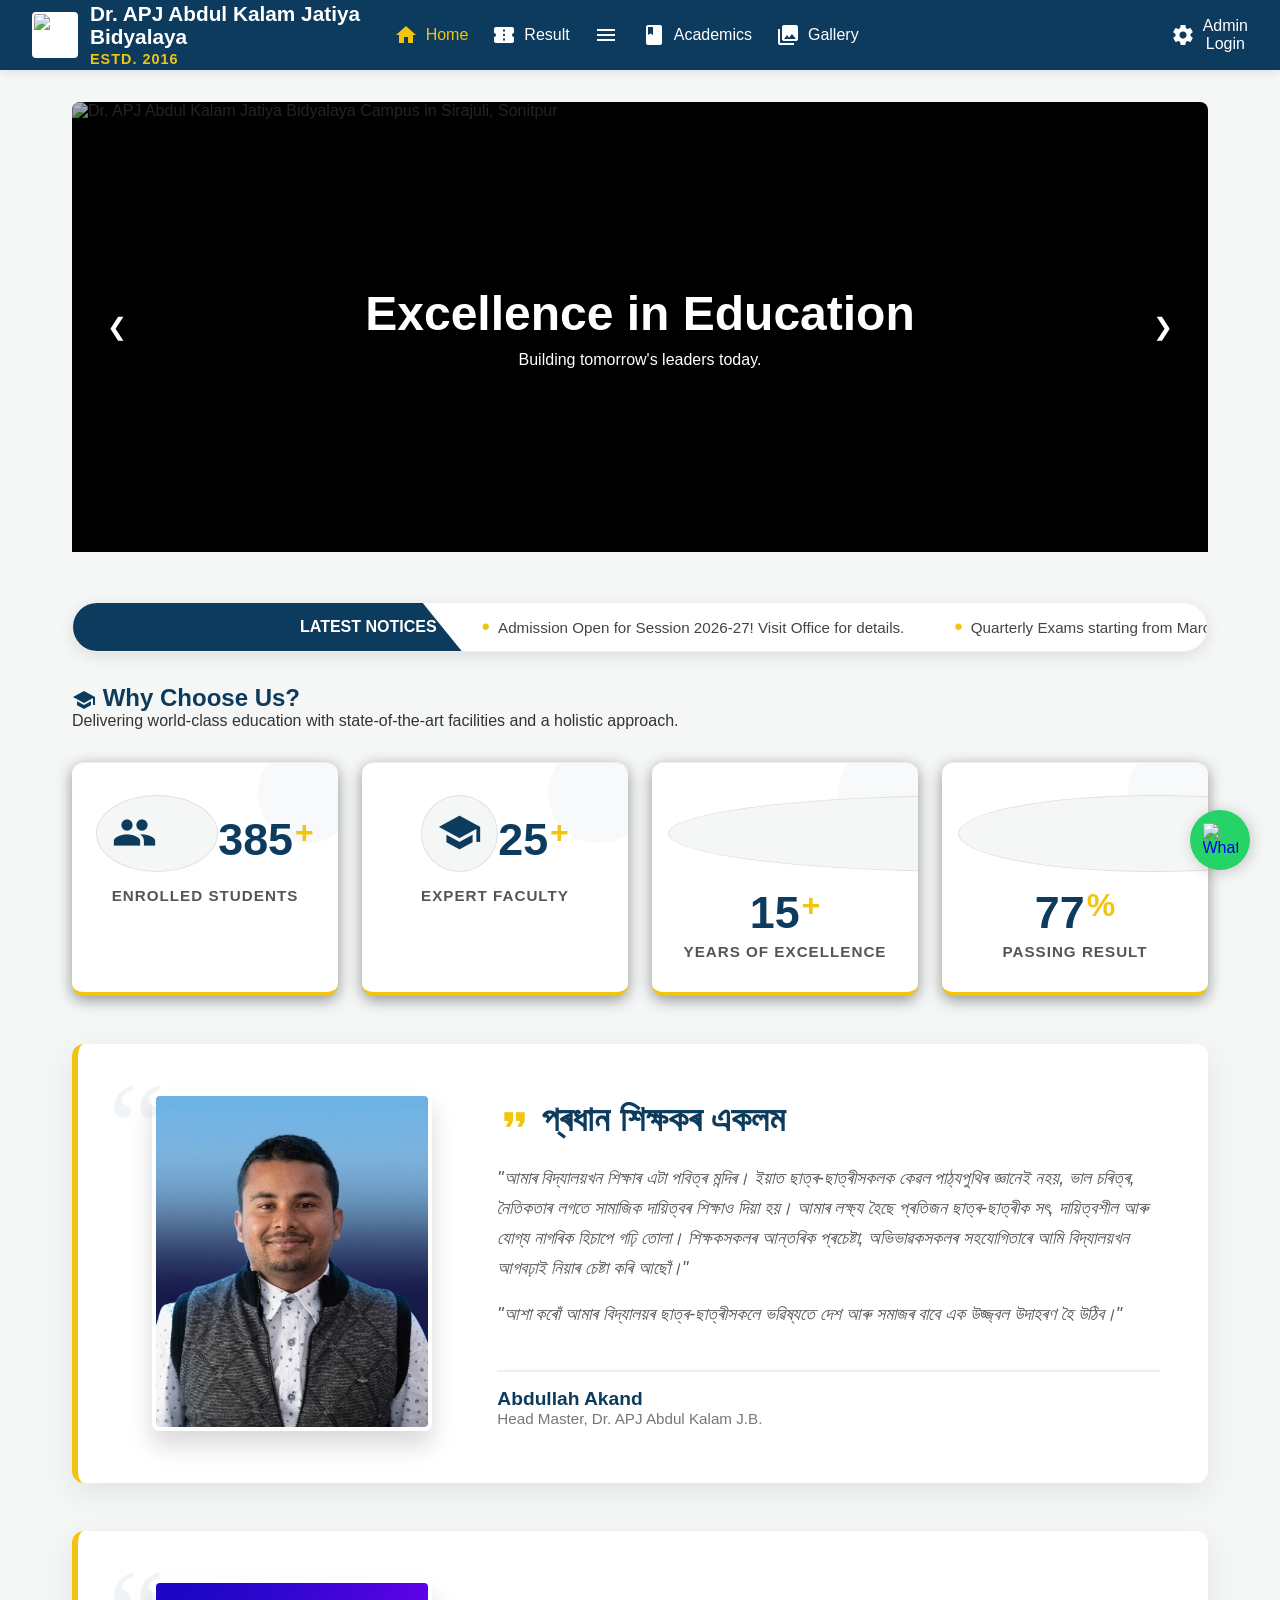
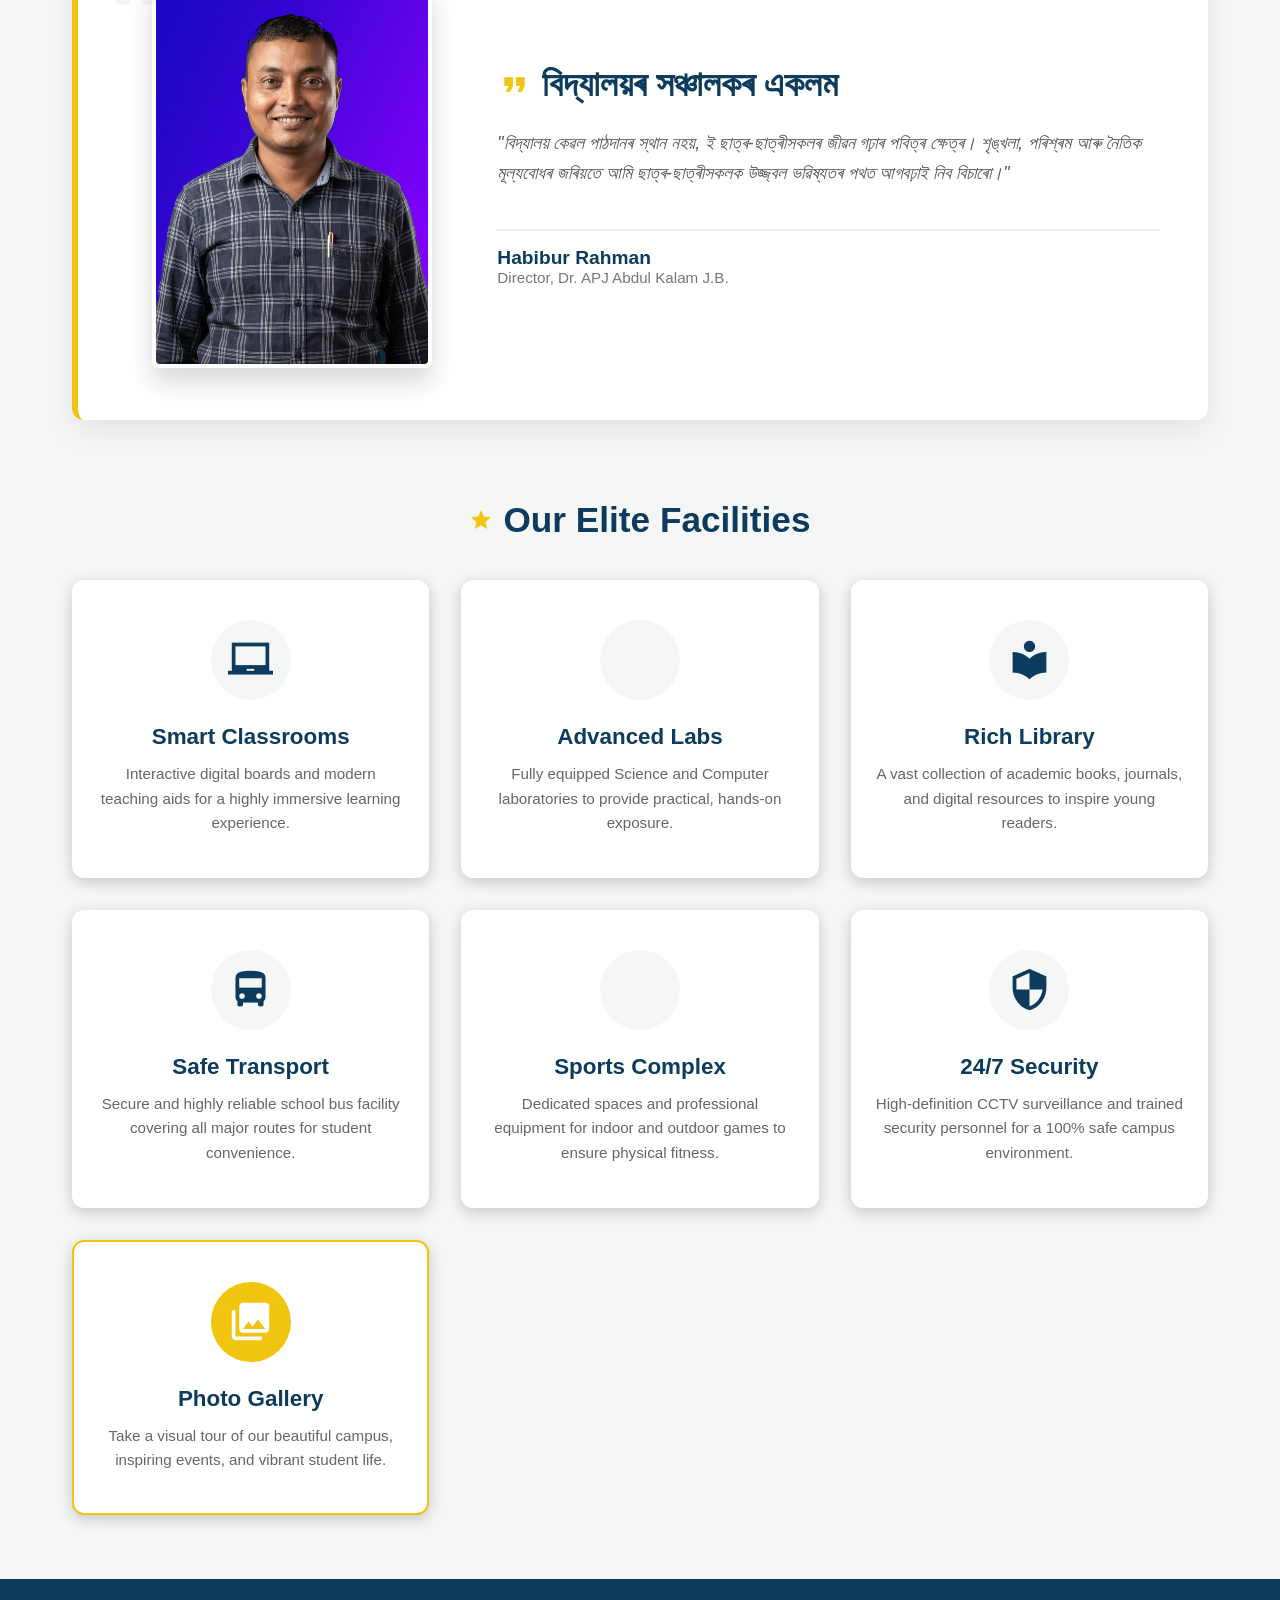
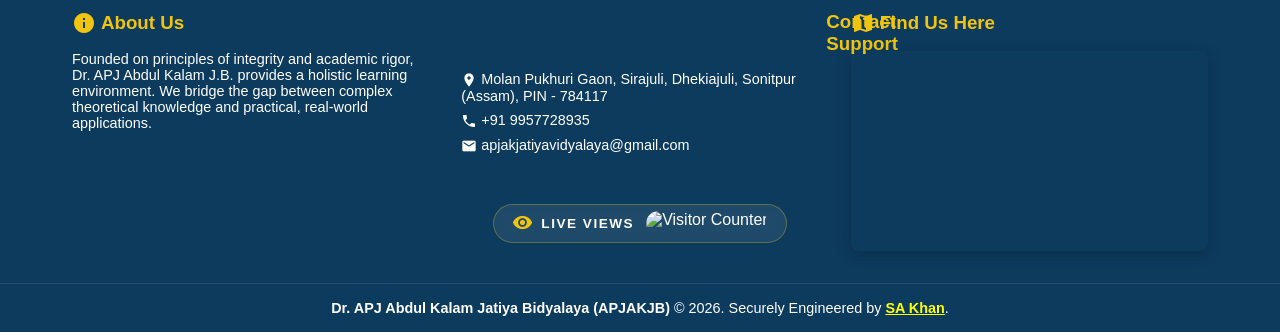
==== index.html @ 25df519a "Update index.html" ====
<!DOCTYPE html>
<html lang="en">
<head>
<meta charset="UTF-8">
    <meta name="viewport" content="width=device-width, initial-scale=1.0">
    
    <link rel="preconnect" href="https://fonts.googleapis.com">
    <link rel="preconnect" href="https://fonts.gstatic.com" crossorigin>
    
    <title>Dr. APJ Abdul Kalam Jatiya Bidyalaya (APJAKJB) | Best School in Sirajuli</title>
    <meta name="description" content="Welcome to APJAKJB - Dr. APJ Abdul Kalam Jatiya Bidyalaya, Sirajuli. We provide world-class education and a secure learning environment in Sonitpur, Assam.">
    <meta name="keywords" content="APJAKJB, apjakjb.in, Dr. APJ Abdul Kalam Jatiya Bidyalaya, Best school in Sirajuli, Schools in Sonitpur Assam, Jatiya Bidyalaya admission">
    <meta name="author" content="Dr. APJ Abdul Kalam Jatiya Bidyalaya">
    
    <meta name="robots" content="index, follow, max-image-preview:large, max-snippet:-1">
    <link rel="canonical" href="https://apjakjb.in/">
    
    <link rel="icon" type="image/png" sizes="512x512" href="https://apjakjb.in/favicon.png">
    <link rel="apple-touch-icon" href="https://apjakjb.in/favicon.png">
    
    <meta property="og:type" content="website">
    <meta property="og:url" content="https://apjakjb.in/">
    <meta property="og:site_name" content="Dr. APJ Abdul Kalam Jatiya Bidyalaya">
    <meta property="og:title" content="Dr. APJ Abdul Kalam Jatiya Bidyalaya (APJAKJB)">
    <meta property="og:description" content="Excellence in Education at Sirajuli, Sonitpur. Discover our smart classrooms, advanced labs, and secure campus.">
    <meta property="og:image" content="https://apjakjb.in/assets/campus-cover.jpg">

    <meta name="twitter:card" content="summary_large_image">
    <meta name="twitter:title" content="Dr. APJ Abdul Kalam Jatiya Bidyalaya (APJAKJB)">
    <meta name="twitter:description" content="Excellence in Education at Sirajuli, Sonitpur. Discover our smart classrooms and secure campus.">
    <meta name="twitter:image" content="https://apjakjb.in/assets/campus-cover.jpg">

    <script type="application/ld+json">
    {
      "@context": "https://schema.org",
      "@type": "EducationalOrganization",
      "name": "Dr. APJ Abdul Kalam Jatiya Bidyalaya",
      "alternateName": "APJAKJB",
      "url": "https://apjakjb.in/",
      "logo": "https://apjakjb.in/logo.png",
      "foundingDate": "2016",
      "telephone": "+91 88227 78233",
      "email": "apjakjatiyavidyalaya@gmail.com",
      "description": "A premier educational institution in Sirajuli, Sonitpur offering world-class facilities and holistic development.",
      "image": "https://apjakjb.in/assets/campus-cover.jpg",
      "address": {
        "@type": "PostalAddress",
        "streetAddress": "Santi Chowk (Sirajuli)",
        "addressLocality": "Sonitpur",
        "addressRegion": "Assam",
        "postalCode": "784117",
        "addressCountry": "IN"
      }
    }
    </script>

    <link href="https://fonts.googleapis.com/icon?family=Material+Icons" rel="stylesheet">
    <style>
        /* --- CORE VARIABLES & RESET --- */
        :root { --primary-color: #0c3b5e; --secondary-color: #f1c40f; --bg-light: #f4f7f6; --text-dark: #333; --header-height: 70px; }
        * { margin: 0; padding: 0; box-sizing: border-box; font-family: 'Segoe UI', Tahoma, sans-serif; }
        body { 
            background-color: var(--bg-light); color: var(--text-dark); display: flex; flex-direction: column; min-height: 100vh; 
            /* 👇 NAYA CODE: Text Selection Disabled 👇 */
            -webkit-user-select: none; /* Safari */
            -moz-user-select: none; /* Firefox */
            -ms-user-select: none; /* IE10+/Edge */
            user-select: none; /* Standard */
        }
        /* Admin forms ke andar typing allow karne ke liye */
        input, textarea, select { -webkit-user-select: auto; -moz-user-select: auto; -ms-user-select: auto; user-select: auto; }

        /* --- HEADER & NAVIGATION --- */
        header { position: fixed; top: 0; width: 100%; height: var(--header-height); background: var(--primary-color); color: white; display: flex; align-items: center; justify-content: space-between; padding: 0 2rem; z-index: 1000; box-shadow: 0 2px 10px rgba(0,0,0,0.1); }
        .logo-area { display: flex; align-items: center; gap: 12px; }
        .school-logo { height: 46px; border-radius: 4px; background: white; padding: 2px; }
        .school-title-box { display: flex; flex-direction: column; justify-content: center; }
        .school-name { font-size: 1.3rem; font-weight: bold; line-height: 1.1; }
        .est-year { font-size: 0.9rem; color: var(--secondary-color); font-weight: 600; letter-spacing: 1px; margin-top: 3px; }
        .top-nav { display: flex; gap: 1.5rem; }
        .top-nav button { background: none; border: none; color: white; font-size: 1rem; cursor: pointer; display: flex; align-items: center; gap: 0.5rem; transition: color 0.3s; }
        .top-nav button:hover, .top-nav button.active-link { color: var(--secondary-color); }
        .mobile-menu-btn { display: none; background: none; border: none; color: white; font-size: 1.5rem; cursor: pointer; }
        [data-auth="private"] { display: none !important; }

        /* --- MAIN LAYOUT --- */
        main { flex: 1; margin-top: var(--header-height);}
        .page { display: none; animation: fadeIn 0.4s ease-in-out; }
        .page.active { display: block; }
        @keyframes fadeIn { from { opacity: 0; transform: translateY(10px); } to { opacity: 1; transform: translateY(0); } }
        .container { max-width: 1200px; margin: 2rem auto; padding: 0 2rem; }

        /* --- FIXED IMAGE SLIDER --- */
        .slider-container { position: relative; height: 450px; border-radius: 8px 8px 0 0; overflow: hidden; background: #000; }
        .slides { display: flex; width: 300%; height: 100%; transition: transform 0.6s ease-in-out; }
        .slide { width: 33.333%; height: 100%; position: relative; }
        .slide img { width: 100%; height: 100%; object-fit: cover; opacity: 0.7; }
        .slide-text { position: absolute; top: 50%; left: 50%; transform: translate(-50%, -50%); color: white; text-align: center; width: 80%; }
        .slide-text h1 { font-size: 3rem; margin-bottom: 10px; text-shadow: 2px 2px 8px rgba(0,0,0,0.8); }
        .slider-btn { position: absolute; top: 50%; transform: translateY(-50%); background: rgba(0,0,0,0.5); color: white; border: none; padding: 15px; cursor: pointer; border-radius: 50%; z-index: 10; font-size: 1.5rem; }
        .slider-btn:hover { background: var(--primary-color); }
        .prev { left: 20px; } .next { right: 20px; }

        /* --- INTERACTIVE NOTICE BOARD --- */
        .notice-container { max-width: 1136px; margin: 2rem auto; display: grid; grid-template-columns: auto 1fr; background: white; border-radius: 50px; overflow: hidden; box-shadow: 0 4px 15px rgba(0,0,0,0.1); border: 1px solid #eee; align-items: center; }
        .notice-title { background: var(--primary-color); color: white; padding: 12px 25px; font-weight: bold; display: flex; align-items: center; gap: 10px; z-index: 2; white-space: nowrap; clip-path: polygon(0 0, 90% 0, 100% 100%, 0% 100%); }
        .notice-content { padding: 10px 20px; overflow: hidden; position: relative; }
        .notice-marquee { display: flex; gap: 50px; white-space: nowrap; animation: marquee-scroll 25s linear infinite; }
        .notice-marquee span { color: #444; font-weight: 500; font-size: 0.95rem; display: flex; align-items: center; gap: 8px; }
        .notice-marquee span::before { content: '•'; color: var(--secondary-color); font-size: 1.5rem; }
        @keyframes marquee-scroll { 0% { transform: translateX(100%); } 100% { transform: translateX(-100%); } }

        /* --- AUTH & DASHBOARD --- */
        .auth-wrapper { position: relative; min-height: calc(100vh - var(--header-height)); display: flex; align-items: center; justify-content: center; padding: 2rem; }
        .auth-bg { position: absolute; top: 0; left: 0; right: 0; bottom: 0; background: url('https://images.unsplash.com/photo-1541339907198-e08756dedf3f?auto=format&fit=crop&w=1920&q=80') center/cover no-repeat; filter: blur(8px); z-index: 1; }
        .auth-overlay { position: absolute; top: 0; left: 0; right: 0; bottom: 0; background: rgba(12, 59, 94, 0.6); z-index: 2; }
        .auth-card { background: white; width: 100%; max-width: 450px; z-index: 3; padding: 2.5rem; border-radius: 8px; box-shadow: 0 10px 30px rgba(0,0,0,0.4); border-top: 5px solid var(--primary-color); }
        .auth-header { text-align: center; margin-bottom: 2rem; color: var(--primary-color); }
        .form-group { margin-bottom: 1.2rem; }
        .form-group label { display: block; font-weight: 500; margin-bottom: 5px; font-size: 0.9rem; }
        .form-control { width: 100%; padding: 0.8rem; border: 1px solid #ccc; border-radius: 4px; font-size: 1rem; }
        .btn-submit { width: 100%; background: var(--primary-color); color: white; border: none; padding: 1rem; font-size: 1rem; font-weight: bold; border-radius: 4px; cursor: pointer; display: flex; justify-content: center; gap: 8px; }
        .btn-submit:hover { background: #082a44; }
        .dashboard-header { background: white; padding: 2rem; border-radius: 8px; box-shadow: 0 4px 10px rgba(0,0,0,0.05); margin-bottom: 2rem; border-left: 5px solid var(--secondary-color); }
        .admin-form-card { background: white; padding: 2rem; border-radius: 8px; box-shadow: 0 4px 15px rgba(0,0,0,0.4); border-top: 5px solid var(--primary-color); }
        .section-title { background: #f0f4f8; padding: 10px; border-left: 4px solid var(--primary-color); margin: 1.5rem 0 1rem; font-weight: bold; color: var(--primary-color); }
        .form-grid { display: grid; grid-template-columns: repeat(auto-fit, minmax(250px, 1fr)); gap: 1rem; }
        .loader { display: none; text-align: center; margin-top: 10px; color: var(--primary-color); font-weight: bold; }

        /* --- STATS, PRINCIPAL & FACILITIES --- */
        .stats-section { 
        max-width: 1200px; /* Baaki container jaisa width */
        margin: 1rem auto 3rem auto; /* Center align karne ke liye auto margin */
        padding: 0 2rem; /* Normal horizontal padding */
        background-color: transparent; 
            }
        .stats-grid { display: grid; grid-template-columns: repeat(auto-fit, minmax(220px, 1fr)); gap: 1.5rem; }
        .stat-item { background: white; padding: 2rem 1rem; border-radius: 12px; text-align: center; box-shadow: 0 4px 15px rgba(0,0,0,0.4); border-bottom: 4px solid var(--secondary-color); border-top: 1px solid #eee; transition: transform 0.3s ease, box-shadow 0.3s ease; position: relative; overflow: hidden; }
        .stat-item:hover { transform: translateY(-10px); box-shadow: 0 12px 25px rgba(0,0,0,0.12); }
        .stat-item::before { content: ''; position: absolute; top: -20px; right: -20px; width: 100px; height: 100px; background: var(--primary-color); opacity: 0.03; border-radius: 50%; z-index: 0; }
        .stat-item .material-icons { font-size: 2.8rem; color: var(--primary-color); margin-bottom: 15px; position: relative; z-index: 1; background: #f4f7f6; padding: 15px; border-radius: 50%; border: 1px solid #e0e0e0; }
        .stat-item h2 { font-size: 2.8rem; color: var(--primary-color); margin-bottom: 5px; font-weight: 800; position: relative; z-index: 1; display: inline-block; }
        .stat-item:not(.percentage) h2::after { content: '+'; color: var(--secondary-color); font-size: 2rem; vertical-align: top; margin-left: 2px; }
        .stat-item.percentage h2::after { content: '%'; color: var(--secondary-color); font-size: 2rem; vertical-align: top; margin-left: 2px; }
        .stat-item p { font-size: 0.95rem; color: #555; text-transform: uppercase; letter-spacing: 1px; font-weight: 600; position: relative; z-index: 1; }

        .principal-desk { display: flex; flex-wrap: wrap; gap: 2.5rem; background: white; padding: 3rem; border-radius: 12px; box-shadow: 0 10px 30px rgba(0,0,0,0.08); max-width: 1136px; margin: 3rem auto; width: calc(100% - 4rem); border-left: 6px solid var(--secondary-color); position: relative; }
        .principal-desk::before { content: '“'; position: absolute; top: 10px; left: 30px; font-size: 8rem; color: var(--primary-color); opacity: 0.05; font-family: serif; }
        .principal-image-box { flex: 1; min-width: 250px; text-align: center; }
        .principal-image-box img { width: 100%; max-width: 280px; border-radius: 8px; box-shadow: 0 15px 25px rgba(0,0,0,0.15); border: 4px solid white; }
        .principal-msg { flex: 2; min-width: 300px; display: flex; flex-direction: column; justify-content: center; z-index: 1; }
        .principal-msg h2 { color: var(--primary-color); margin-bottom: 1.5rem; font-size: 2.2rem; display: flex; align-items: center; gap: 10px; }
        .principal-msg p { font-size: 1.1rem; line-height: 1.7; color: #555; margin-bottom: 1rem; font-style: italic; }
        .principal-signature { margin-top: 1.5rem; border-top: 2px solid #eee; padding-top: 1rem; }
        .principal-signature h4 { font-size: 1.2rem; color: var(--primary-color); font-family: 'Segoe UI', Tahoma, sans-serif; }
        .principal-signature span { font-size: 0.95rem; color: #777; font-weight: 500; }

        .facilities-section { padding: 2rem 0 4rem 0; text-align: center; }
        .facilities-section h2 { color: var(--primary-color); margin-bottom: 2.5rem; font-size: 2.2rem; display: flex; align-items: center; justify-content: center; gap: 10px; }
        .facilities-grid { display: grid; grid-template-columns: repeat(auto-fit, minmax(280px, 1fr)); gap: 2rem; max-width: 1136px; margin: 0 auto; }
        .facility-card { background: white; padding: 2.5rem 1.5rem; border-radius: 12px; box-shadow: 0 4px 15px rgba(0,0,0,0.2); transition: all 0.3s ease; border-bottom: 3px solid transparent; }
        .facility-card:hover { transform: translateY(-8px); box-shadow: 0 15px 30px rgba(0,0,0,0.1); border-bottom: 3px solid var(--secondary-color); }
        .facility-icon { width: 80px; height: 80px; background: #f4f7f6; color: var(--primary-color); border-radius: 50%; display: flex; align-items: center; justify-content: center; margin: 0 auto 1.5rem auto; transition: all 0.3s ease; }
        .facility-card:hover .facility-icon { background: var(--primary-color); color: white; transform: scale(1.1); }
        .facility-icon .material-icons { font-size: 2.8rem; }
        .facility-card h3 { color: var(--primary-color); margin-bottom: 12px; font-size: 1.4rem; }
        .facility-card p { color: #666; font-size: 0.95rem; line-height: 1.6; }

        /* --- ACADEMICS TABBED UI CSS --- */
        .academics-header { text-align: center; margin-bottom: 3rem; }
        .academics-header h1 { color: var(--primary-color); font-size: 2.5rem; margin-bottom: 15px; }
        .academics-header p { color: #666; max-width: 800px; margin: 0 auto; font-size: 1.1rem; line-height: 1.6; }
        .tab-container { max-width: 1000px; margin: 0 auto; background: white; border-radius: 12px; box-shadow: 0 10px 30px rgba(0,0,0,0.08); overflow: hidden; }
        .tab-buttons { display: flex; background: var(--primary-color); }
        .tab-btn { flex: 1; padding: 1.2rem; background: transparent; color: rgba(255,255,255,0.7); border: none; font-size: 1.1rem; font-weight: bold; cursor: pointer; transition: all 0.3s; display: flex; align-items: center; justify-content: center; gap: 8px; }
        .tab-btn:hover { color: white; background: rgba(255,255,255,0.1); }
        .tab-btn.active { background: white; color: var(--primary-color); }
        .tab-content { display: none; padding: 3rem; animation: fadeIn 0.4s; }
        .tab-content.active { display: block; }
        .academic-grid { display: grid; grid-template-columns: 1fr 1fr; gap: 2rem; align-items: center; }
        .academic-text h2 { color: var(--primary-color); margin-bottom: 1rem; font-size: 1.8rem; }
        .academic-text p { color: #555; line-height: 1.7; margin-bottom: 1rem; }
        .academic-text ul { list-style: none; margin-top: 1rem; }
        .academic-text ul li { margin-bottom: 12px; display: flex; align-items: center; gap: 10px; color: #444; font-weight: 500; font-size: 1.05rem; }
        .academic-text ul li::before { content: 'check_circle'; font-family: 'Material Icons'; color: var(--secondary-color); font-size: 1.3rem; }
        .academic-image img { width: 100%; height: 350px; object-fit: cover; border-radius: 8px; box-shadow: 0 10px 20px rgba(0,0,0,0.1); }

        /* --- DATABASE TABLE --- */
        .table-responsive { overflow-x: auto; margin-top: 1.5rem; }
        .data-table { width: 100%; border-collapse: collapse; min-width: 700px; }
        .data-table th, .data-table td { padding: 12px 15px; border: 1px solid #ddd; text-align: left; }
        .data-table th { background-color: var(--primary-color); color: white; font-weight: 500; }
        .data-table tr:nth-child(even) { background-color: #f9f9f9; }
        .data-table tr:hover { background-color: #f1f1f1; }
        .status-badge { padding: 4px 8px; border-radius: 4px; font-size: 0.8rem; font-weight: bold; }
        .status-paid { background: #d4edda; color: #155724; }
        .status-due { background: #f8d7da; color: #721c24; }

        /* --- FOOTER --- */
        footer { background: var(--primary-color); color: white; margin-top: auto; }
        .footer-content { max-width: 1200px; margin: auto; padding: 2rem; display: grid; grid-template-columns: repeat(auto-fit, minmax(300px, 1fr)); gap: 2rem; }
        .footer-col h3 { color: var(--secondary-color); margin-bottom: 1rem; display: flex; align-items: center; gap: 5px; }
        .footer-col p { font-size: 0.9rem; margin-bottom: 0.5rem; }
        .footer-bottom { text-align: center; padding: 1rem; border-top: 1px solid rgba(255,255,255,0.1); font-size: 0.9rem; }

        /* --- FLOATING WHATSAPP & FEE PREVIEW --- */
        .floating-whatsapp { position: fixed; bottom: 30px; right: 30px; width: 60px; height: 60px; background-color: #25d366; border-radius: 50%; box-shadow: 2px 2px 15px rgba(0, 0, 0, 0.2); display: flex; justify-content: center; align-items: center; z-index: 9999; transition: transform 0.3s ease, box-shadow 0.3s ease; text-decoration: none; }
        .floating-whatsapp:hover { transform: scale(1.1); box-shadow: 2px 2px 20px rgba(37, 211, 102, 0.5); }
        .floating-whatsapp img { width: 35px; height: 35px; }

        .receipt-preview { background: #fff; padding: 2rem; border: 1px dashed #ccc; border-radius: 8px; margin-top: 1.5rem; display: none; }
        .receipt-preview h3 { color: var(--primary-color); border-bottom: 2px solid var(--secondary-color); padding-bottom: 5px; margin-bottom: 15px; }
        .preview-row { display: flex; justify-content: space-between; margin-bottom: 8px; font-size: 0.95rem; }
        .preview-row.bold { font-weight: bold; font-size: 1.1rem; color: var(--primary-color); border-top: 1px solid #eee; padding-top: 10px; margin-top: 10px; }
        
        .gpay-overlay { position: fixed; top: 0; left: 0; width: 100%; height: 100%; background: rgba(255,255,255,0.95); z-index: 9999; display: none; flex-direction: column; justify-content: center; align-items: center; }
        .success-checkmark { width: 80px; height: 115px; margin: 0 auto; }
        .check-icon { width: 80px; height: 80px; position: relative; border-radius: 50%; box-sizing: content-box; border: 4px solid #4CAF50; }
        .check-icon::before { top: 3px; left: -2px; width: 30px; transform-origin: 100% 50%; border-radius: 100px 0 0 100px; }
        .check-icon::after { top: 0; left: 30px; width: 60px; transform-origin: 0 50%; border-radius: 0 100px 100px 0; animation: rotateCircle 4.25s ease-in; }
        .check-icon::before, .check-icon::after { content: ''; height: 100px; position: absolute; background: #fff; transform: rotate(-45deg); }
        .icon-line { height: 5px; background-color: #4CAF50; display: block; border-radius: 2px; position: absolute; z-index: 10; }
        .icon-line.line-tip { top: 46px; left: 14px; width: 25px; transform: rotate(45deg); animation: iconLineTip 0.75s; }
        .icon-line.line-long { top: 38px; right: 8px; width: 47px; transform: rotate(-45deg); animation: iconLineLong 0.75s; }
        .icon-circle { top: -4px; left: -4px; z-index: 10; width: 80px; height: 80px; border-radius: 50%; position: absolute; box-sizing: content-box; border: 4px solid rgba(76, 175, 80, 0.5); }
        .icon-fix { top: 8px; width: 5px; left: 26px; z-index: 1; height: 85px; position: absolute; transform: rotate(-45deg); background-color: #fff; }
        @keyframes rotateCircle { 0% { transform: rotate(-45deg); } 5% { transform: rotate(-45deg); } 12% { transform: rotate(-405deg); } 100% { transform: rotate(-405deg); } }
        @keyframes iconLineTip { 0% { width: 0; left: 1px; top: 19px; } 54% { width: 0; left: 1px; top: 19px; } 70% { width: 50px; left: -8px; top: 37px; } 84% { width: 17px; left: 21px; top: 48px; } 100% { width: 25px; left: 14px; top: 46px; } }
        @keyframes iconLineLong { 0% { width: 0; right: 46px; top: 54px; } 65% { width: 0; right: 46px; top: 54px; } 84% { width: 55px; right: 0px; top: 35px; } 100% { width: 47px; right: 8px; top: 38px; } }

        /* --- PREMIUM DOCUMENT UPLOAD UI --- */
        .upload-grid { display: grid; grid-template-columns: repeat(auto-fit, minmax(180px, 1fr)); gap: 1.2rem; margin-top: 1rem; }
        .upload-box { border: 2px dashed #ccc; border-radius: 8px; padding: 1.5rem 1rem; text-align: center; cursor: pointer; transition: all 0.3s ease; background: #fafafa; position: relative; display: flex; flex-direction: column; align-items: center; justify-content: center; min-height: 140px; }
        .upload-box:hover { border-color: var(--primary-color); background: #f0f4f8; transform: translateY(-3px); box-shadow: 0 5px 15px rgba(0,0,0,0.05); }
        .upload-box input[type="file"] { display: none; }
        .upload-icon { font-size: 2.5rem; color: var(--primary-color); margin-bottom: 8px; transition: transform 0.3s; }
        .upload-box:hover .upload-icon { transform: scale(1.1); }
        .upload-text { font-size: 0.85rem; color: #444; font-weight: 600; line-height: 1.3; }
        .upload-status { margin-top: 8px; font-size: 0.8rem; font-weight: bold; display: flex; align-items: center; justify-content: center; gap: 5px; }
        .status-pending { color: #888; }
        .status-uploading { color: #f39c12; }
        .status-success { color: #2ecc71; }
        .status-error { color: #e74c3c; }
        .spinner { animation: spin 1s linear infinite; font-size: 1.2rem !important; }
        @keyframes spin { 100% { transform: rotate(360deg); } }

        @media (max-width: 768px) {
            .top-nav { display: none; flex-direction: column; position: absolute; top: var(--header-height); left: 0; width: 100%; background: var(--primary-color); padding: 1rem 0; }
            .top-nav.show { display: flex !important; }
            .top-nav button { padding: 10px 2rem; width: 100%; justify-content: flex-start; }
            .mobile-menu-btn { display: block; }
            .slide-text h1 { font-size: 2rem; }
            .stats-section { padding: 1rem 1rem 2rem 1rem !important; }
            .notice-container { grid-template-columns: 1fr; border-radius: 10px; margin: 1rem; }
            .notice-title { clip-path: none; justify-content: center; border-radius: 10px 10px 0 0; }
            .tab-buttons { flex-direction: column; }
            .academic-grid { grid-template-columns: 1fr; }
            .tab-content { padding: 1.5rem; }
        }




        /* ========================================== */
        /* PREMIUM RECEIPT PRINT ENGINE               */
        /* ========================================== */
        #premium-receipt-template { display: none; }

        @media print {
            @page { size: A4; margin: 0; }
            
            /* Hide the entire website when printing */
            body * { visibility: hidden; }
            
            /* Show ONLY the receipt template */
            #premium-receipt-template, #premium-receipt-template * { visibility: visible; }
            
            #premium-receipt-template {
                display: block !important;
                position: absolute;
                left: 0;
                top: 0;
                width: 210mm;
                height: 297mm;
                margin: 0;
                padding: 0;
                background: white;
                /* Force background colors and SVG patterns to print */
                -webkit-print-color-adjust: exact !important;
                print-color-adjust: exact !important;
                color-adjust: exact !important;
            }
            
            /* Marksheet Design Border Replicated */
            .receipt-print-wrapper {
                width: 210mm; height: 297mm; background: #0f2c59; padding: 12px; box-sizing: border-box;
            }

            .receipt-print-inner {
                background-color: white; width: 100%; height: 100%; box-sizing: border-box; padding: 35px;
                /* The beautiful SVG Brick Border */
                background-image: url("data:image/svg+xml,%3Csvg xmlns='http://www.w3.org/2000/svg' width='100%25' height='100%25'%3E%3Cdefs%3E%3Cpattern id='h-brick' width='70' height='22' patternUnits='userSpaceOnUse'%3E%3Crect width='70' height='22' fill='%23ffffff' stroke='%230f2c59' stroke-width='1'/%3E%3Ctext x='35' y='15' font-family='monospace' font-size='11' font-weight='bold' fill='%230f2c59' text-anchor='middle'%3EAPJAKJB%3C/text%3E%3C/pattern%3E%3Cpattern id='v-brick' width='22' height='70' patternUnits='userSpaceOnUse'%3E%3Crect width='22' height='70' fill='%23ffffff' stroke='%230f2c59' stroke-width='1'/%3E%3Ctext x='-35' y='15' font-family='monospace' font-size='11' font-weight='bold' fill='%230f2c59' text-anchor='middle' transform='rotate(-90)'%3EAPJAKJB%3C/text%3E%3C/pattern%3E%3C/defs%3E%3Crect x='0' y='0' width='100%25' height='22' fill='url(%23h-brick)'/%3E%3Crect x='0' y='calc(100%25 - 22px)' width='100%25' height='22' fill='url(%23h-brick)'/%3E%3Crect x='0' y='22' width='22' height='calc(100%25 - 44px)' fill='url(%23v-brick)'/%3E%3Crect x='calc(100%25 - 22px)' y='22' width='22' height='calc(100%25 - 44px)' fill='url(%23v-brick)'/%3E%3C/svg%3E");
                background-size: 100% 100%; background-repeat: no-repeat; background-position: center;
            }

            .receipt-print-content {
                background: white; height: 100%; border: 1px solid #c5a880; padding: 30px;
                box-sizing: border-box; display: flex; flex-direction: column; overflow: hidden; 
            }

            .receipt-layer { position: relative; z-index: 1; display: flex; flex-direction: column; height: 100%; }
        }
    </style>
</head>
<body>

<header>
        <div class="logo-area" onclick="navigateTo('home')" style="cursor: pointer;" title="Go to Home">
            <img src="https://lh3.googleusercontent.com/u/0/d/1DDQ6K4IWtRrqop6qW1H_aTr7w2A5sd1S" alt="Logo" class="school-logo" loading="lazy">
            <div class="school-title-box">
                <span class="school-name">Dr. APJ Abdul Kalam Jatiya Bidyalaya</span>
                <span class="est-year">ESTD. 2016</span> 
            </div>
        </div>
        <button class="mobile-menu-btn" onclick="toggleMobileMenu()"><span class="material-icons">menu</span></button>
        <nav class="top-nav" id="top-nav">
            <button class="nav-btn active-link" onclick="navigateTo('home')" data-auth="public"><span class="material-icons">home</span> Home</button>
            <button class="nav-btn" onclick="window.location.href='Marksheet updates.html'" data-auth="public">
                <span class="material-icons">confirmation_number</span> Result
            </button>
            <button class="nav-btn" onclick="navigateTo('academics')" data-auth="public"><span class="material-icons">menu_book</span> Academics</button>
            <button class="nav-btn" onclick="window.location.href='all assets/gallery.html'" data-auth="public">
    <span class="material-icons">photo_library</span> Gallery
</button>
            <button class="nav-btn" onclick="navigateTo('login-section')" data-auth="public" id="nav-login-btn"><span class="material-icons">admin_panel_settings</span> Admin Login</button>
            
            <button class="nav-btn" onclick="navigateTo('admin-dashboard')" data-auth="private"><span class="material-icons">dashboard</span> Dashboard</button>
            <button class="nav-btn" onclick="navigateTo('admission-form-view')" data-auth="private"><span class="material-icons">how_to_reg</span> New Admission</button>
            <button class="nav-btn" onclick="logout()" data-auth="private" style="color: #ff6b6b;"><span class="material-icons">logout</span> Logout</button>
        </nav>
    </header>

    <main>
        <section id="home" class="page active">
            <div class="container">
                <div class="slider-container">
                    <div class="slides" id="slider-track">
                        <div class="slide">
                            <img src="https://lh3.googleusercontent.com/u/0/d/1UDouWfcot0LOeathEC-gBIEIlU49veDp" alt="Dr. APJ Abdul Kalam Jatiya Bidyalaya Campus in Sirajuli, Sonitpur" loading="lazy">
                            <div class="slide-text"><h1>Excellence in Education</h1><p>Building tomorrow's leaders today.</p></div>
                        </div>
                        <div class="slide">
                            <img src="https://lh3.googleusercontent.com/u/0/d/1KdFDjk6ufIgreFUD9HMsFBd9rEw5rKsJ" alt="Smart Classrooms at Best School in Assam" loading="lazy">
                            <div class="slide-text"><h1>Inspirational Events</h1><p>Fostering innovation and critical thinking.</p></div>
                        </div>
                        <div class="slide">
                            <img src="https://lh3.googleusercontent.com/u/0/d/1HTV1Or-XtMWzwByYuKrg6LmdQ1abo0XX" alt="innovation with the motivational speakers" loading="lazy">
                            <div class="slide-text"><h1>A Brighter Future</h1><p>Join our elite academic community.</p></div>
                        </div>
                    </div>
                    <button class="slider-btn prev" onclick="moveSlide(-1)">❮</button>
                    <button class="slider-btn next" onclick="moveSlide(1)">❯</button>
                </div>
                <br>
                <div class="notice-container">
                    <div class="notice-title"><span class="material-icons">campaign</span> LATEST NOTICES</div>
                    <div class="notice-content">
                        <div class="notice-marquee">
                            <span>Admission Open for Session 2026-27! Visit Office for details.</span>
                            <span>Quarterly Exams starting from March 15th. Check syllabus in portal.</span>
                            <span>Annual Sports Meet scheduled for next Friday. Prepare your teams!</span>
                            <span>New Smart Classrooms inaugurated. Tech-driven learning begins.</span>
                        </div>
                    </div>
                </div>

                <h2 style="color:var(--primary-color);"><span class="material-icons" style="vertical-align: middle;">school</span> Why Choose Us?</h2>
                <p>Delivering world-class education with state-of-the-art facilities and a holistic approach.</p>
            </div>

            <div class="stats-section">
                <div class="stats-grid">
                    <div class="stat-item">
                        <span class="material-icons">groups</span><h2 class="counter" data-target="500">0</h2><p>Enrolled Students</p>
                    </div>
                    <div class="stat-item">
                        <span class="material-icons">school</span><h2 class="counter" data-target="25">0</h2><p>Expert Faculty</p>
                    </div>
                    <div class="stat-item">
                        <span class="material-icons">military_tech</span><h2 class="counter" data-target="15">0</h2><p>Years of Excellence</p>
                    </div>
                    <div class="stat-item percentage">
                        <span class="material-icons">emoji_events</span><h2 class="counter" data-target="100">0</h2><p>Passing Result</p>
                    </div>
                </div>
            </div>
        
            <div class="principal-desk">
                <div class="principal-image-box">
                    <img src="images/principals.jpg" alt="The highly qualified principal" loading="lazy">
                </div>
                <div class="principal-msg">
                    <h2><span class="material-icons" style="font-size: 2.2rem; color: var(--secondary-color);">format_quote</span> প্ৰধান শিক্ষকৰ একলম</h2>
                    <p>"আমাৰ বিদ্যালয়খন শিক্ষাৰ এটা পবিত্ৰ মন্দিৰ। ইয়াত ছাত্ৰ-ছাত্ৰীসকলক কেৱল পাঠ্যপুথিৰ জ্ঞানেই নহয়, ভাল চৰিত্ৰ, নৈতিকতাৰ লগতে সামাজিক দায়িত্বৰ শিক্ষাও দিয়া হয়। আমাৰ লক্ষ্য হৈছে প্ৰতিজন ছাত্ৰ-ছাত্ৰীক সৎ, দায়িত্বশীল আৰু যোগ্য নাগৰিক হিচাপে গঢ়ি তোলা। শিক্ষকসকলৰ আন্তৰিক প্ৰচেষ্টা, অভিভাৱকসকলৰ সহযোগিতাৰে আমি বিদ্যালয়খন আগবঢ়াই নিয়াৰ চেষ্টা কৰি আছোঁ।"</p>
                    <p>"আশা কৰোঁ আমাৰ বিদ্যালয়ৰ ছাত্ৰ-ছাত্ৰীসকলে ভৱিষ্যতে দেশ আৰু সমাজৰ বাবে এক উজ্জ্বল উদাহৰণ হৈ উঠিব।"</p>
                    <div class="principal-signature">
                        <h4>Abdullah Akand</h4><span>Head Master, Dr. APJ Abdul Kalam J.B.</span>
                    </div>
                </div>
            </div>

            <div class="principal-desk">
                <div class="principal-image-box">
                    <img src="images/directors.jpg" alt="The highly qualified principal" loading="lazy">
                </div>
                <div class="principal-msg">
                    <h2><span class="material-icons" style="font-size: 2.2rem; color: var(--secondary-color);">format_quote</span> বিদ্যালয়ৰ সঞ্চালকৰ একলম</h2>
                    <p>"বিদ্যালয় কেৱল পাঠদানৰ স্থান নহয়, ই ছাত্ৰ-ছাত্ৰীসকলৰ জীৱন গঢ়াৰ পবিত্ৰ ক্ষেত্ৰ। শৃঙ্খলা, পৰিশ্ৰম আৰু নৈতিক মূল্যবোধৰ জৰিয়তে আমি ছাত্ৰ-ছাত্ৰীসকলক উজ্জ্বল ভৱিষ্যতৰ পথত আগবঢ়াই নিব বিচাৰো।"</p>
                    <div class="principal-signature">
                        <h4>Habibur Rahman</h4><span>Director, Dr. APJ Abdul Kalam J.B.</span>
                    </div>
                </div>
            </div>

            <div class="facilities-section">
                <h2><span class="material-icons" style="color: var(--secondary-color);">star</span> Our Elite Facilities</h2>
                <div class="facilities-grid">
                    <div class="facility-card"><div class="facility-icon"><span class="material-icons">laptop_chromebook</span></div><h3>Smart Classrooms</h3><p>Interactive digital boards and modern teaching aids for a highly immersive learning experience.</p></div>
                    <div class="facility-card"><div class="facility-icon"><span class="material-icons">science</span></div><h3>Advanced Labs</h3><p>Fully equipped Science and Computer laboratories to provide practical, hands-on exposure.</p></div>
                    <div class="facility-card"><div class="facility-icon"><span class="material-icons">local_library</span></div><h3>Rich Library</h3><p>A vast collection of academic books, journals, and digital resources to inspire young readers.</p></div>
                    <div class="facility-card"><div class="facility-icon"><span class="material-icons">directions_bus</span></div><h3>Safe Transport</h3><p>Secure and highly reliable school bus facility covering all major routes for student convenience.</p></div>
                    <div class="facility-card"><div class="facility-icon"><span class="material-icons">sports_soccer</span></div><h3>Sports Complex</h3><p>Dedicated spaces and professional equipment for indoor and outdoor games to ensure physical fitness.</p></div>
                    <div class="facility-card"><div class="facility-icon"><span class="material-icons">security</span></div><h3>24/7 Security</h3><p>High-definition CCTV surveillance and trained security personnel for a 100% safe campus environment.</p></div>

                    <div class="facility-card" style="cursor: pointer; border: 2px solid var(--secondary-color);" onclick="window.location.href='all assets/gallery.html'">
    <div class="facility-icon" style="background: var(--secondary-color); color: white;">
        <span class="material-icons">collections</span>
    </div>
    <h3>Photo Gallery</h3>
    <p>Take a visual tour of our beautiful campus, inspiring events, and vibrant student life.</p>
</div>
                </div>
            </div>

            <a href="https://wa.me/919957728935?text=Hello%20Dr.%20APJ%20Abdul%20Kalam%20J.B.!%20I%20would%20like%20to%20know%20more%20about%20admissions." class="floating-whatsapp" target="_blank"><img src="https://upload.wikimedia.org/wikipedia/commons/6/6b/WhatsApp.svg" alt="WhatsApp-icon" loading="lazy"></a>
        </section>

        <section id="academics" class="page">
            <div class="container">
                <div class="academics-header">
                    <h1><span class="material-icons" style="vertical-align: middle; font-size: 2.5rem; color: var(--secondary-color);">menu_book</span> Academic Programs</h1>
                    <p>At Dr. APJ Abdul Kalam Jatiya Bidyalaya, we follow a scientifically designed curriculum that balances traditional values with modern, tech-driven pedagogy to build tomorrow's innovators.</p>
                </div>

                <div class="tab-container">
                    <div class="tab-buttons">
                        <button class="tab-btn active" onclick="switchTab(event, 'primary-wing')"><span class="material-icons">child_care</span> Primary Wing</button>
                        <button class="tab-btn" onclick="switchTab(event, 'senior-wing')"><span class="material-icons">science</span> Senior Wing</button>
                        <button class="tab-btn" onclick="switchTab(event, 'assessment')"><span class="material-icons">assignment</span> Assessment</button>
                    </div>

                    <div id="primary-wing" class="tab-content active">
                        <div class="academic-grid">
                            <div class="academic-text">
                                <h2>Foundation Years (LKG - Class 5)</h2>
                                <p>Our primary curriculum is designed around the 'Play-Way' method and experiential learning. We focus on building a strong foundation in languages, mathematics, and environmental awareness.</p>
                                <ul>
                                    <li>Activity-based interactive learning modules</li>
                                    <li>Focus on phonetic skills, reading, and writing</li>
                                    <li>Basic computer literacy from an early age</li>
                                    <li>Engagement through Smart Classrooms</li>
                                </ul>
                            </div>
                            <div class="academic-image"><img src="https://images.unsplash.com/photo-1503676260728-1c00da094a0b?auto=format&fit=crop&w=600&q=80" alt="Primary" loading="lazy"></div>
                        </div>
                    </div>

                    <div id="senior-wing" class="tab-content">
                        <div class="academic-grid">
                            <div class="academic-text">
                                <h2>Middle & Senior Years (Class 6 - 10)</h2>
                                <p>As students transition to higher classes, our focus shifts to concept-based learning, critical thinking, and practical applications in Science and Mathematics.</p>
                                <ul>
                                    <li>Strictly aligned with state educational boards</li>
                                    <li>Practical experiments in Advanced Laboratories</li>
                                    <li>IT skill development and logic building</li>
                                    <li>Debates, seminars, and personality development</li>
                                </ul>
                            </div>
                            <div class="academic-image"><img src="https://images.unsplash.com/photo-1427504494785-3a9ca7044f45?auto=format&fit=crop&w=600&q=80" alt="Senior" loading="lazy"></div>
                        </div>
                    </div>

                    <div id="assessment" class="tab-content">
                        <div class="academic-grid">
                            <div class="academic-text">
                                <h2>Examination & Evaluation</h2>
                                <p>We believe in Continuous and Comprehensive Evaluation (CCE) to ensure students are learning effectively without the stress of rote memorization.</p>
                                <ul>
                                    <li>Weekly unit tests for continuous tracking</li>
                                    <li>Half-yearly and Annual Term Examinations</li>
                                    <li>Project-based internal assignments</li>
                                    <li>Regular Parent-Teacher Meetings (PTMs)</li>
                                </ul>
                            </div>
                            <div class="academic-image"><img src="https://images.unsplash.com/photo-1434030216411-0b793f4b4173?auto=format&fit=crop&w=600&q=80" alt="Exams" loading="lazy"></div>
                        </div>
                    </div>
                </div>
            </div>
        </section>

        <section id="login-section" class="page" data-nosnippet>
            <div class="auth-wrapper">
                <div class="auth-bg"></div><div class="auth-overlay"></div>
                <div class="auth-card">
                    <div class="auth-header"><h2><span class="material-icons" style="font-size: 2.2rem;">admin_panel_settings</span> Secure Login</h2><p style="color:#666; font-size:0.9rem;">Authorized Personnel Only</p></div>
                    <form onsubmit="handleLogin(event)">
                        <div class="form-group"><label>Admin Email ID</label><input type="email" id="loginEmail" class="form-control" required placeholder="admin@sakhanacademy.edu"></div>
                        <div class="form-group"><label>Password</label><input type="password" id="loginPass" class="form-control" required placeholder="••••••••"></div>
                        <button type="submit" class="btn-submit"><span class="material-icons">lock_open</span> Authenticate</button>
                        <div class="loader" id="loginLoader">Verifying Credentials...</div>
                    </form>
                </div>
            </div>
        </section>

        <section id="admin-dashboard" class="page" data-nosnippet>
            <div style="text-align: center; margin-top: 30px; display: flex; justify-content: center; gap: 15px; flex-wrap: wrap;">
                    <button onclick="openQrModal()" style="background: linear-gradient(135deg, #4a6bff, #3b5bdb); color: white; border: none; padding: 15px 30px; border-radius: 12px; cursor: pointer; font-weight: 600; font-size: 1.1rem; box-shadow: 0 4px 15px rgba(74, 107, 255, 0.3); transition: transform 0.2s;">
                        <span class="material-icons" style="vertical-align: middle;">qr_code_2</span> Generate Daily QR
                    </button>

                    <button onclick="declareSchoolOff(event)" style="background: linear-gradient(135deg, #e74c3c, #c0392b); color: white; border: none; padding: 15px 30px; border-radius: 12px; cursor: pointer; font-weight: 600; font-size: 1.1rem; box-shadow: 0 4px 15px rgba(231, 76, 60, 0.3); transition: transform 0.2s;">
                        <span class="material-icons" style="vertical-align: middle;">event_busy</span> Declare School Off
                    </button>
                </div>

                <div id="qrModalOverlay" style="display: none; position: fixed; top: 0; left: 0; width: 100vw; height: 100vh; background: rgba(0, 0, 0, 0.4); backdrop-filter: blur(5px); z-index: 1000; align-items: center; justify-content: center; opacity: 0; transition: opacity 0.3s ease;">
                    
                    <div id="qrModalBox" style="background: white; width: 90%; max-width: 380px; padding: 30px; border-radius: 24px; box-shadow: 0 20px 50px rgba(0,0,0,0.2); text-align: center; transform: translateY(20px); transition: transform 0.3s ease;">
                        
                        <h2 style="color: var(--primary-color); margin-bottom: 5px; font-weight: 700; font-size: 1.4rem;">Staff Attendance</h2>
                        <p id="qrDateText" style="color: #888; font-size: 0.9rem; margin-bottom: 20px; font-weight: 500;">Generating secure code...</p>
                        
                        <div style="background: #f8f9fc; padding: 20px; border-radius: 16px; margin-bottom: 25px; border: 1px dashed #caddff;">
                            <div class="loader" id="qrLoader" style="border: 3px solid #f3f3f3; border-top: 3px solid #4a6bff; border-radius: 50%; width: 30px; height: 30px; animation: spin 1s linear infinite; margin: 50px auto; display: block;"></div>
                            <img id="qrImage" src="" alt="Secure QR" style="display: none; width: 100%; max-width: 220px; height: auto; margin: 0 auto; border-radius: 8px;">
                        </div>
                        
                        <button onclick="printQR()" style="width: 100%; background: #2ecc71; color: white; border: none; padding: 14px; border-radius: 12px; cursor: pointer; font-weight: 600; font-size: 1rem; margin-bottom: 10px; box-shadow: 0 4px 15px rgba(46, 204, 113, 0.3);">
                            <span class="material-icons" style="vertical-align: middle; font-size: 1.2rem;">print</span> Print For Today
                        </button>
                        
                        <button onclick="closeQrModal()" style="width: 100%; background: #f1f3f5; color: #555; border: none; padding: 14px; border-radius: 12px; cursor: pointer; font-weight: 600; font-size: 1rem;">
                            Close
                        </button>
                    </div>
                </div>
            <div class="container">
                <div class="dashboard-header">
                    <h1 style="color:var(--primary-color); margin-bottom: 5px;"><span class="material-icons">dashboard</span> Admin Dashboard</h1><p style="color: #555;">Welcome to the secure control panel. Your session is active.</p>
                </div>
                <div class="form-grid">
                    <div class="admin-form-card" style="text-align: center; cursor: pointer;" onclick="navigateTo('admission-form-view')"><span class="material-icons" style="font-size: 4rem; color: var(--primary-color);">person_add</span><h3 style="margin-top: 10px; color: var(--primary-color);">New Admission</h3><p style="font-size: 0.9rem; color: #666;">Enroll a new student and generate receipt</p></div>
                    <div class="admin-form-card" style="text-align: center; cursor: pointer;" onclick="navigateTo('receipt-download-view')"><span class="material-icons" style="font-size: 4rem; color: var(--primary-color);">receipt_long</span><h3 style="margin-top: 10px; color: var(--primary-color);">Admission Receipt</h3><p style="font-size: 0.9rem; color: #666;">Search by Class & ID to print</p></div>
                    <div class="admin-form-card" style="text-align: center; cursor: pointer;" onclick="navigateTo('database-records-view')"><span class="material-icons" style="font-size: 4rem; color: var(--primary-color);">inventory</span><h3 style="margin-top: 10px; color: var(--primary-color);">Student Records</h3><p style="font-size: 0.9rem; color: #666;">View all admitted students list</p></div>
                    <div class="admin-form-card" style="text-align: center; cursor: pointer;" onclick="navigateTo('monthly-fee-view')"><span class="material-icons" style="font-size: 4rem; color: var(--primary-color);">payments</span><h3 style="margin-top: 10px; color: var(--primary-color);">Student Monthly Fee</h3><p style="font-size: 0.9rem; color: #666;">Collect fees & generate receipt</p></div>
                    <div class="admin-form-card" style="text-align: center; cursor: pointer;" onclick="navigateTo('staff-management-menu')">
                        <span class="material-icons" style="font-size: 4rem; color: var(--primary-color);">badge</span>
                        <h3 style="margin-top: 10px; color: var(--primary-color);">Staff Management</h3>
                        <p style="font-size: 0.9rem; color: #666;">View all staff facilities</p>
                    </div>
                </div>
            </div>
        </section>

        <section id="admission-form-view" class="page">
            <div class="container">
                <div class="admin-form-card">
                    <h2 style="color:var(--primary-color); display:flex; align-items:center; gap:10px; border-bottom: 2px solid #eee; padding-bottom: 10px;"><span class="material-icons" style="font-size: 2rem;">how_to_reg</span> Official Admission Form</h2>
                    <form onsubmit="handleAdmissionSubmit(event)" style="margin-top: 1.5rem;">
                        <div class="section-title">Section A: Personal Details</div>
                        <div class="form-grid">
                            <div class="form-group"><label>Student Full Name</label><input type="text" id="stuName" class="form-control" required></div>
                            <div class="form-group"><label>Date of Birth</label><input type="date" id="stuDob" class="form-control" required></div>
                            <div class="form-group"><label>Father's Name</label><input type="text" id="fatName" class="form-control" required></div>
                            <div class="form-group"><label>Mother's Name</label><input type="text" id="motName" class="form-control" required></div>
                            <div class="form-group"><label>Parent Mobile No.</label><input type="tel" id="mobile" class="form-control" required pattern="[0-9]{10}"></div>
                            <div class="form-group"><label>Aadhaar Card No.</label><input type="text" id="aadhaar" class="form-control" required></div>
                            <div class="form-group" style="grid-column: 1 / -1;"><label>Present Address</label><input type="text" id="address" class="form-control" required></div>
                            <div class="form-group">
                                <label>Admission Class</label>
                                <select id="admClass" class="form-control" required>
                                    <option value="">-- Select Class --</option>
                                    <option value="LKG">LKG</option><option value="UKG">UKG</option>
                                    <option value="Class 1">Class 1</option><option value="Class 2">Class 2</option>
                                    <option value="Class 3">Class 3</option><option value="Class 4">Class 4</option>
                                    <option value="Class 5">Class 5</option><option value="Class 6">Class 6</option>
                                    <option value="Class 7">Class 7</option><option value="Class 8">Class 8</option>
                                    <option value="Class 9">Class 9</option><option value="Class 10">Class 10</option>
                                </select>
                            </div>
                        </div>

                        <div class="section-title">Section B: Fee Structure (₹)</div>
                        <div class="form-grid">
                            <div class="form-group"><label>Admission Fee</label><input type="number" id="adFee" class="form-control fee-input" value="0" min="0" required></div>
                            <div class="form-group"><label>Book Fee</label><input type="number" id="bkFee" class="form-control fee-input" value="0" min="0" required></div>
                            <div class="form-group"><label>Computer Class Fee</label><input type="number" id="cpFee" class="form-control fee-input" value="0" min="0" required></div>
                            <div class="form-group"><label>Other Fee</label><input type="number" id="otFee" class="form-control fee-input" value="0" min="0" required></div>
                            <div class="form-group"><label>Total Fee (Auto)</label><input type="number" id="totalFee" class="form-control" value="0" readonly style="background:#eee; font-weight:bold;"></div>
                            <div class="form-group"><label>Paid Amount</label><input type="number" id="paidFee" class="form-control" value="0" min="0" required></div>
                        </div>

                        <div class="section-title">Section C: Document Uploads</div>
                        <p style="font-size: 0.85rem; color: #666; margin-bottom: 15px;">Files will automatically upload to the secure server when selected. Max size: 1MB per file.</p>
                        
                        <div class="upload-grid">
                            <label class="upload-box" id="box-urlDob">
                                <input type="file" accept="image/*,.pdf" onchange="handleAsyncUpload(this, 'urlDob', 'DOB')">
                                <span class="material-icons upload-icon">child_care</span>
                                <div class="upload-text">Student Birth Certificate</div>
                                <div class="upload-status status-pending" id="status-urlDob"><span class="material-icons" style="font-size:1rem;">touch_app</span> Select File</div>
                            </label>

                            <label class="upload-box" id="box-urlStuAadhaar">
                                <input type="file" accept="image/*,.pdf" onchange="handleAsyncUpload(this, 'urlStuAadhaar', 'STU_AADHAAR')">
                                <span class="material-icons upload-icon">badge</span>
                                <div class="upload-text">Student Aadhaar Card</div>
                                <div class="upload-status status-pending" id="status-urlStuAadhaar"><span class="material-icons" style="font-size:1rem;">touch_app</span> Select File</div>
                            </label>

                            <label class="upload-box" id="box-urlPhoto">
                                <input type="file" accept="image/*" onchange="handleAsyncUpload(this, 'urlPhoto', 'PHOTO')">
                                <span class="material-icons upload-icon">add_a_photo</span>
                                <div class="upload-text">Student Passport Photo</div>
                                <div class="upload-status status-pending" id="status-urlPhoto"><span class="material-icons" style="font-size:1rem;">touch_app</span> Select File</div>
                            </label>

                            <label class="upload-box" id="box-urlFatherAadhaar">
                                <input type="file" accept="image/*,.pdf" onchange="handleAsyncUpload(this, 'urlFatherAadhaar', 'FATHER_AADHAAR')">
                                <span class="material-icons upload-icon">person</span>
                                <div class="upload-text">Father's Aadhaar Card</div>
                                <div class="upload-status status-pending" id="status-urlFatherAadhaar"><span class="material-icons" style="font-size:1rem;">touch_app</span> Select File</div>
                            </label>

                            <label class="upload-box" id="box-urlMotherAadhaar">
                                <input type="file" accept="image/*,.pdf" onchange="handleAsyncUpload(this, 'urlMotherAadhaar', 'MOTHER_AADHAAR')">
                                <span class="material-icons upload-icon">face_3</span>
                                <div class="upload-text">Mother's Aadhaar Card</div>
                                <div class="upload-status status-pending" id="status-urlMotherAadhaar"><span class="material-icons" style="font-size:1rem;">touch_app</span> Select File</div>
                            </label>
                        </div>


                        <button type="submit" class="btn-submit" style="margin-top: 1rem;"><span class="material-icons">save</span> Submit to Database & Print Receipt</button>
                        <div class="loader" id="admLoader">Uploading Database & Generating Receipt...</div>
                    </form>
                </div>
            </div>
        </section>

        <section id="receipt-download-view" class="page">
            <div class="container">
                <div class="admin-form-card" style="max-width: 500px; margin: 0 auto;">
                    <h2 style="color:var(--primary-color); display:flex; align-items:center; gap:10px; border-bottom: 2px solid #eee; padding-bottom: 10px;"><span class="material-icons" style="font-size: 2rem;">search</span> Find & Download Receipt</h2>
                    <form onsubmit="handleReceiptDownload(event)" style="margin-top: 1.5rem;">
                        <div class="form-group">
                            <label>Admission Class</label>
                            <select id="searchClass" class="form-control" required>
                                <option value="">-- Select Class --</option>
                                <option value="LKG">LKG</option><option value="UKG">UKG</option>
                                <option value="Class 1">Class 1</option><option value="Class 2">Class 2</option>
                                <option value="Class 3">Class 3</option><option value="Class 4">Class 4</option>
                                <option value="Class 5">Class 5</option><option value="Class 6">Class 6</option>
                                <option value="Class 7">Class 7</option><option value="Class 8">Class 8</option>
                                <option value="Class 9">Class 9</option><option value="Class 10">Class 10</option>
                            </select>
                        </div>
                        <div class="form-group"><label>Student ID</label><input type="number" id="searchId" class="form-control" required placeholder="e.g. 101"></div>
                        <button type="submit" class="btn-submit" style="margin-top: 1rem;"><span class="material-icons">download</span> Fetch & Download PDF</button>
                        <div class="loader" id="searchLoader">Searching Database... Please wait.</div>
                    </form>
                </div>
            </div>
        </section>

        <section id="database-records-view" class="page">
            <div class="container">
                <div class="admin-form-card">
                    <h2 style="color:var(--primary-color); display:flex; align-items:center; gap:10px; border-bottom: 2px solid #eee; padding-bottom: 10px;"><span class="material-icons" style="font-size: 2rem;">inventory</span> Class-wise Complete Student Records</h2>
                    <form onsubmit="handleFetchRecords(event)" style="margin-top: 1.5rem; display: flex; gap: 1rem; align-items: flex-end; flex-wrap: wrap;">
                        <div class="form-group" style="flex: 1; min-width: 250px; margin-bottom: 0;">
                            <label>Select Class to View</label>
                            <select id="viewClass" class="form-control" required>
                                <option value="">-- Select Class --</option>
                                <option value="LKG">LKG</option><option value="UKG">UKG</option>
                                <option value="Class 1">Class 1</option><option value="Class 2">Class 2</option>
                                <option value="Class 3">Class 3</option><option value="Class 4">Class 4</option>
                                <option value="Class 5">Class 5</option><option value="Class 6">Class 6</option>
                                <option value="Class 7">Class 7</option><option value="Class 8">Class 8</option>
                                <option value="Class 9">Class 9</option><option value="Class 10">Class 10</option>
                            </select>
                        </div>
                        <button type="submit" class="btn-submit" style="width: auto; padding: 0.8rem 1.5rem;"><span class="material-icons">visibility</span> View Records</button>
                    </form>
                    
                    <div class="loader" id="dbLoader">Fetching records from secure database...</div>
                    <div id="table-container" class="table-responsive" style="display: none;">
                        <table class="data-table" id="studentTable">
                            <thead><tr><th>Date</th><th>Student ID</th><th>Name</th><th>Mobile No.</th><th>Total Fee (Till Now)</th><th>Paid Fee (Overall)</th><th>Status</th></tr></thead>
                            <tbody id="studentTableBody"></tbody>
                        </table>
                    </div>
                </div>
            </div>
        </section>

        <section id="monthly-fee-view" class="page">
            <div class="container">
                <div class="admin-form-card" style="max-width: 600px; margin: 0 auto;">
                    <h2 style="color:var(--primary-color); display:flex; align-items:center; gap:10px; border-bottom: 2px solid #eee; padding-bottom: 10px;"><span class="material-icons" style="font-size: 2rem;">payments</span> Collect Monthly Fee</h2>
                    
                    <form onsubmit="handleFeeSearch(event)" style="margin-top: 1.5rem;">
                        <div class="form-grid">
                            <div class="form-group">
                                <label>Admission Class</label>
                                <select id="feeClass" class="form-control" required>
                                    <option value="">-- Select Class --</option>
                                    <option value="LKG">LKG</option><option value="UKG">UKG</option>
                                    <option value="Class 1">Class 1</option><option value="Class 2">Class 2</option>
                                    <option value="Class 3">Class 3</option><option value="Class 4">Class 4</option>
                                    <option value="Class 5">Class 5</option><option value="Class 6">Class 6</option>
                                    <option value="Class 7">Class 7</option><option value="Class 8">Class 8</option>
                                    <option value="Class 9">Class 9</option><option value="Class 10">Class 10</option>
                                </select>
                            </div>
                            <div class="form-group"><label>Student ID</label><input type="number" id="feeStudentId" class="form-control" required placeholder="e.g. 101"></div>
                        </div>
                        <button type="submit" class="btn-submit"><span class="material-icons">search</span> Find Student Dues</button>
                        <div class="loader" id="feeLoader">Fetching records...</div>
                    </form>

                    <div id="receiptPreview" class="receipt-preview">
                        <h3>Section A (Student Details)</h3>
                        <div class="preview-row"><span>Student Name:</span> <strong id="prevName"></strong></div>
                        <div class="preview-row"><span>Parent's Name:</span> <strong id="prevParent"></strong></div>
                        <div class="preview-row"><span>Class & ID:</span> <strong id="prevClassId"></strong></div>
                        
                        <h3 style="margin-top: 20px;">Section B (Fee Structure)</h3>
                        <div class="preview-row"><span>Admission Due Fee:</span> <strong id="prevAdTotal"></strong></div>
                        <div id="prevMonthsBreakdown"></div>
                        
                        <div class="preview-row bold"><span>Total Due Fee:</span> <span id="prevTotalDue" style="color: red;"></span></div>
                        
                        <form onsubmit="processFeePayment(event)" style="margin-top: 20px;">
                            <div class="form-group">
                                <label style="color: var(--primary-color); font-weight: bold;">Enter Amount Received (Rs.)</label>
                                <input type="number" id="feeAmountReceived" class="form-control" required min="1" oninput="calculateIndexedDue()">
                            </div>
                            <div class="preview-row bold" style="background: #eef; padding: 10px; border-radius: 4px;">
                                <span>Automatic Total Due Fee Indexed:</span> <span id="prevIndexedDue" style="color: var(--primary-color);"></span>
                            </div>
                            <input type="hidden" id="feeRowIndex">
                            <button type="submit" class="btn-submit" style="background: #28a745; margin-top:15px;"><span class="material-icons">verified</span> Payment Received</button>
                        </form>
                    </div>
                </div>
            </div>
            
            <div id="gpayOverlay" class="gpay-overlay">
                <div class="success-checkmark">
                    <div class="check-icon"><span class="icon-line line-tip"></span><span class="icon-line line-long"></span><div class="icon-circle"></div><div class="icon-fix"></div></div>
                </div>
                <h2 style="color:#4CAF50; margin-top:20px; font-family:sans-serif;">Payment Successful!</h2><p>Downloading Receipt...</p>
            </div>
        </section>

        <section id="staff-management-menu" class="page">
            <div class="container">
                <div class="dashboard-header" style="display:flex; justify-content:space-between; align-items:center; flex-wrap: wrap; gap: 15px;">
                    <div>
                        <h1 style="color:var(--primary-color); margin-bottom: 5px;"><span class="material-icons">badge</span> Staff Management System</h1>
                        <p style="color: #555;">Manage employee enrollment, records, and payroll from here.</p>
                    </div>
                    <button onclick="navigateTo('admin-dashboard')" class="btn-submit" style="width:auto; padding:10px 20px; background:#6c757d; border-radius: 8px;">
                        <span class="material-icons">arrow_back</span> Back to Dashboard
                    </button>
                </div>
                
                <div class="form-grid">
                    <div class="admin-form-card" style="text-align: center; cursor: pointer;" onclick="navigateTo('staff-enrollment-view')">
                        <span class="material-icons" style="font-size: 4rem; color: var(--primary-color);">person_add_alt_1</span>
                        <h3 style="margin-top: 10px; color: var(--primary-color);">Staff Enrollment</h3>
                        <p style="font-size: 0.9rem; color: #666;">Register a new teacher or staff</p>
                    </div>
                    <div class="admin-form-card" style="text-align: center; cursor: pointer;" onclick="navigateTo('staff-records-view'); fetchStaffRecords();">
                        <span class="material-icons" style="font-size: 4rem; color: var(--primary-color);">groups</span>
                        <h3 style="margin-top: 10px; color: var(--primary-color);">View All Staff</h3>
                        <p style="font-size: 0.9rem; color: #666;">Check staff list & details</p>
                    </div>
                </div>
            </div>
        </section>

        <section id="staff-enrollment-view" class="page">
            <div class="container">
                <div class="dashboard-header" style="display:flex; justify-content:space-between; align-items:center; flex-wrap: wrap; gap: 15px;">
                    <div>
                        <h1 style="color:var(--primary-color); margin-bottom: 5px;"><span class="material-icons">person_add</span> Staff Enrollment</h1>
                        <p style="color: #555;">Create a new profile and generate app login credentials.</p>
                    </div>
                    <button onclick="navigateTo('staff-management-menu')" class="btn-submit" style="width:auto; padding:10px 20px; background:#6c757d; border-radius: 8px;">
                        <span class="material-icons">arrow_back</span> Back to Menu
                    </button>
                </div>
                
                <div class="admin-form-card">
                    <form onsubmit="handleStaffEnrollment(event)" style="margin-top: 1rem;">
                        <div class="section-title">Official Details</div>
                        <div class="form-grid">
                            <div class="form-group"><label>Staff Full Name</label><input type="text" id="staffName" class="form-control" required placeholder="e.g. John Doe"></div>
                            <div class="form-group"><label>Mobile Number (App Login ID)</label><input type="tel" id="staffPhone" class="form-control" required pattern="[0-9]{10}" placeholder="10-digit mobile no"></div>
                            <div class="form-group"><label>App Login Password</label><input type="text" id="staffPass" class="form-control" required placeholder="Set a secure password"></div>
                            <div class="form-group">
                                <label>Designation / Role</label>
                                <select id="staffRole" class="form-control" required>
                                    <option value="">-- Select Role --</option>
                                    <option value="Teacher">Teacher</option>
                                    <option value="Accountant">Accountant</option>
                                    <option value="Admin Staff">Admin Staff</option>
                                    <option value="Support Staff">Support Staff</option>
                                </select>
                            </div>
                            <div class="form-group"><label>Basic Salary (₹)</label><input type="number" id="staffSalary" class="form-control" required min="0" placeholder="e.g. 15000"></div>
                        </div>
                        <button type="submit" class="btn-submit" style="margin-top: 1rem;">
                            <span class="material-icons">how_to_reg</span> Register Staff Member
                        </button>
                        <div class="loader" id="staffLoader" style="display:none; text-align:center; margin-top:10px; color:var(--primary-color);">Encrypting & Saving to Database...</div>
                    </form>
                </div>
            </div>
        </section>

        <section id="staff-records-view" class="page">
            <div class="container">
                <div class="dashboard-header" style="display:flex; justify-content:space-between; align-items:center; flex-wrap: wrap; gap: 15px;">
                    <div>
                        <h1 style="color:var(--primary-color); margin-bottom: 5px;"><span class="material-icons">groups</span> Staff Records</h1>
                        <p style="color: #555;">Complete list of all registered teachers and staff members.</p>
                    </div>
                    <div>
                        <button onclick="fetchStaffRecords()" class="btn-submit" style="display:inline-flex; width:auto; padding:10px 15px; background:#2ecc71; margin-right:10px; border-radius: 8px;">
                            <span class="material-icons">refresh</span> Refresh
                        </button>
                        <button onclick="navigateTo('staff-management-menu')" class="btn-submit" style="display:inline-flex; width:auto; padding:10px 15px; background:#6c757d; border-radius: 8px;">
                            <span class="material-icons">arrow_back</span> Back
                        </button>
                    </div>
                </div>
                
                <div class="admin-form-card">
                    <div class="loader" id="staffListLoader" style="display:none; text-align:center; color:var(--primary-color);">Fetching secure records...</div>
                    <div id="staffTableContainer" class="table-responsive" style="display: none;">
                        <table class="data-table" id="staffTable">
                            <thead>
                                <tr>
                                    <th>ID</th>
                                    <th>Name</th>
                                    <th>Mobile (Login ID)</th>
                                    <th>App Password</th>
                                    <th>Designation</th>
                                    <th>Basic Salary</th>
                                    <th style="text-align: center;">Action</th>
                                </tr>
                            </thead>
                            <tbody id="staffTableBody"></tbody>
                        </table>
                    </div>
                </div>
            </div>
        </section>

    </main>

    <div id="customConfirmOverlay" style="display: none; position: fixed; top: 0; left: 0; width: 100vw; height: 100vh; background: rgba(0, 0, 0, 0.5); backdrop-filter: blur(5px); z-index: 9999; align-items: center; justify-content: center; opacity: 0; transition: opacity 0.3s ease;">
        <div id="customConfirmBox" style="background: white; width: 90%; max-width: 400px; padding: 30px; border-radius: 20px; box-shadow: 0 20px 50px rgba(0,0,0,0.2); text-align: center; transform: translateY(20px); transition: transform 0.3s ease;">
            <span class="material-icons" id="confirmIcon" style="font-size: 4.5rem; color: #e74c3c; margin-bottom: 10px;">warning_amber</span>
            <h2 id="confirmTitle" style="color: #333; margin-bottom: 10px; font-weight: 700; font-size: 1.5rem;">Are you sure?</h2>
            <p id="confirmMessage" style="color: #666; margin-bottom: 25px; line-height: 1.5; font-size: 0.95rem;">Action cannot be undone.</p>
            <div style="display: flex; gap: 15px; justify-content: center;">
                <button id="confirmCancelBtn" style="flex: 1; background: #f1f3f5; color: #555; border: none; padding: 14px; border-radius: 12px; cursor: pointer; font-weight: 600; font-size: 1rem; transition: background 0.2s;">Cancel</button>
                <button id="confirmProceedBtn" style="flex: 1; background: #e74c3c; color: white; border: none; padding: 14px; border-radius: 12px; cursor: pointer; font-weight: 600; font-size: 1rem; box-shadow: 0 4px 15px rgba(231, 76, 60, 0.3); transition: transform 0.2s;">Yes, Proceed</button>
            </div>
        </div>
    </div>

    <div id="customAlertOverlay" style="display: none; position: fixed; top: 0; left: 0; width: 100vw; height: 100vh; background: rgba(0, 0, 0, 0.5); backdrop-filter: blur(5px); z-index: 9999; align-items: center; justify-content: center; opacity: 0; transition: opacity 0.3s ease;">
        <div id="customAlertBox" style="background: white; width: 90%; max-width: 380px; padding: 30px; border-radius: 20px; box-shadow: 0 20px 50px rgba(0,0,0,0.2); text-align: center; transform: translateY(20px); transition: transform 0.3s ease;">
            <span class="material-icons" id="alertIcon" style="font-size: 4.5rem; margin-bottom: 10px;">info</span>
            <h2 id="alertTitle" style="margin-bottom: 10px; font-weight: 700; font-size: 1.5rem;">Notice</h2>
            <p id="alertMessage" style="color: #666; margin-bottom: 25px; line-height: 1.5; font-size: 0.95rem;">Message goes here.</p>
            <button onclick="closeCustomAlert()" style="width: 100%; background: #4a6bff; color: white; border: none; padding: 14px; border-radius: 12px; cursor: pointer; font-weight: 600; font-size: 1rem; box-shadow: 0 4px 15px rgba(74, 107, 255, 0.3);">OK</button>
        </div>
    </div>








    <div id="premium-receipt-template" style="display: none;">
        <div class="receipt-print-wrapper">
            <div class="receipt-print-inner">
                <div class="receipt-print-content">
                    <div class="receipt-layer">
                        
                        <div style="text-align: center; margin-bottom: 10px; width: 100%;">
                            <h1 style="font-family: 'Playfair Display', serif; color: #0f2c59; font-size: 38px; margin: 0; font-weight: 700;">Dr. APJ ABDUL KALAM J.B.</h1>
                        </div>

                        <div style="display: flex; justify-content: space-between; align-items: center; border-bottom: 2px solid #0f2c59; padding-bottom: 15px; margin-bottom: 20px; margin-top: 15px;">
                            
                            <div style="width: 100px; height: 100px; border: 2px dashed #e2e8f0; border-radius: 50%; display: flex; align-items: center; justify-content: center; overflow: hidden; background: white; padding: 5px;">
                                <img src="https://lh3.googleusercontent.com/u/0/d/1DDQ6K4IWtRrqop6qW1H_aTr7w2A5sd1S" alt="School Logo" style="width: 100%; height: 100%; object-fit: contain;">
                            </div>
                            
                            <div style="flex: 1; text-align: center; padding: 0 15px;">
                                <p style="margin: 0; font-size: 15px; color: #4b5563; font-weight: bold;">ESTD - 2016</p>
                                <p style="margin: 5px 0; font-size: 14px; color: #4b5563;">Molanpukhuri, Sirajuli, Sonitpur, Assam - 784117</p>
                                <p style="margin-top: 15px; font-weight: 800; letter-spacing: 3px; color: #c5a880; font-size: 24px; margin-bottom: 0;">OFFICIAL ADMISSION RECEIPT</p>
                            </div>

                            <div style="display: flex; flex-direction: column; align-items: center;">
                                <div style="width: 90px; height: 110px; border: 2px solid #0f2c59; background: #f8fafc; padding: 3px; box-shadow: 0 4px 6px rgba(0,0,0,0.1);">
                                    <img id="print-photo" src="" alt="Student Photo" style="width: 100%; height: 100%; object-fit: cover; display: none;">
                                    <div id="print-photo-placeholder" style="width: 100%; height: 100%; display: flex; align-items: center; justify-content: center; color: #ccc; font-size: 10px; text-align: center;">No Photo<br>Uploaded</div>
                                </div>
                                <div style="font-size: 10px; font-weight: 700; color: #4b5563; margin-top: 5px;">STUDENT ID</div>
                                <div id="print-id" style="font-family: monospace; font-size: 16px; font-weight: 700; color: #ef4444;">---</div>
                            </div>
                        </div>

                        <div style="text-align: right; font-weight: bold; color: #0f2c59; font-size: 14px; margin-bottom: 15px;">
                            Date: <span id="print-date"></span>
                        </div>

                        <div style="display: grid; grid-template-columns: 1fr 1fr; column-gap: 40px; row-gap: 15px; margin-bottom: 30px; background: rgba(255, 255, 255, 0.8);">
                            <div style="display: flex; font-size: 14px; border-bottom: 1px solid #e2e8f0; padding-bottom: 4px;">
                                <strong style="width: 130px; color: #0f2c59;">Student Name:</strong><span id="print-name" style="flex: 1; color: #1f2937; font-weight: 600;"></span>
                            </div>
                            <div style="display: flex; font-size: 14px; border-bottom: 1px solid #e2e8f0; padding-bottom: 4px;">
                                <strong style="width: 130px; color: #0f2c59;">Admission Class:</strong><span id="print-class" style="flex: 1; color: #1f2937; font-weight: 600;"></span>
                            </div>
                            <div style="display: flex; font-size: 14px; border-bottom: 1px solid #e2e8f0; padding-bottom: 4px;">
                                <strong style="width: 130px; color: #0f2c59;">Date of Birth:</strong><span id="print-dob" style="flex: 1; color: #1f2937; font-weight: 600;"></span>
                            </div>
                            <div style="display: flex; font-size: 14px; border-bottom: 1px solid #e2e8f0; padding-bottom: 4px;">
                                <strong style="width: 130px; color: #0f2c59;">Mobile No:</strong><span id="print-mobile" style="flex: 1; color: #1f2937; font-weight: 600;"></span>
                            </div>
                            <div style="display: flex; font-size: 14px; border-bottom: 1px solid #e2e8f0; padding-bottom: 4px;">
                                <strong style="width: 130px; color: #0f2c59;">Father's Name:</strong><span id="print-father" style="flex: 1; color: #1f2937; font-weight: 600;"></span>
                            </div>
                            <div style="display: flex; font-size: 14px; border-bottom: 1px solid #e2e8f0; padding-bottom: 4px;">
                                <strong style="width: 130px; color: #0f2c59;">Mother's Name:</strong><span id="print-mother" style="flex: 1; color: #1f2937; font-weight: 600;"></span>
                            </div>
                        </div>

                        <table style="width: 100%; border-collapse: collapse; margin-bottom: 40px; background: rgba(255, 255, 255, 0.9);">
                            <thead>
                                <tr>
                                    <th style="background: #E0DEDE; color: #0646A1; font-weight: 600; padding: 12px; font-size: 14px; border: 1px solid grey; text-align: left;">Fee Particulars</th>
                                    <th style="background: #E0DEDE; color: #0646A1; font-weight: 600; padding: 12px; font-size: 14px; border: 1px solid grey; text-align: center; width: 150px;">Amount (₹)</th>
                                </tr>
                            </thead>
                            <tbody>
                                <tr>
                                    <td style="border: 1px solid #cbd5e0; padding: 10px 12px; font-size: 14px; color: #1f2937;">Admission Fee</td>
                                    <td style="border: 1px solid #cbd5e0; padding: 10px 12px; font-size: 14px; color: #1f2937; text-align: center;" id="print-adFee"></td>
                                </tr>
                                <tr style="background-color: rgba(243, 244, 246, 0.4);">
                                    <td style="border: 1px solid #cbd5e0; padding: 10px 12px; font-size: 14px; color: #1f2937;">Book Fee</td>
                                    <td style="border: 1px solid #cbd5e0; padding: 10px 12px; font-size: 14px; color: #1f2937; text-align: center;" id="print-bkFee"></td>
                                </tr>
                                <tr>
                                    <td style="border: 1px solid #cbd5e0; padding: 10px 12px; font-size: 14px; color: #1f2937;">Computer Class Fee</td>
                                    <td style="border: 1px solid #cbd5e0; padding: 10px 12px; font-size: 14px; color: #1f2937; text-align: center;" id="print-cpFee"></td>
                                </tr>
                                <tr style="background-color: rgba(243, 244, 246, 0.4);">
                                    <td style="border: 1px solid #cbd5e0; padding: 10px 12px; font-size: 14px; color: #1f2937;">Other Fee</td>
                                    <td style="border: 1px solid #cbd5e0; padding: 10px 12px; font-size: 14px; color: #1f2937; text-align: center;" id="print-otFee"></td>
                                </tr>
                                <tr style="background-color: rgba(248, 250, 252, 0.9); font-weight: 700;">
                                    <td style="border: 1px solid #cbd5e0; padding: 10px 12px; font-size: 14px; color: #0f2c59; text-align: right;">GRAND TOTAL</td>
                                    <td style="border: 1px solid #cbd5e0; padding: 10px 12px; font-size: 16px; color: #0f2c59; text-align: center;" id="print-totalFee"></td>
                                </tr>
                                <tr style="background-color: rgba(248, 250, 252, 0.9); font-weight: 700;">
                                    <td style="border: 1px solid #cbd5e0; padding: 10px 12px; font-size: 14px; color: #059669; text-align: right;">AMOUNT PAID</td>
                                    <td style="border: 1px solid #cbd5e0; padding: 10px 12px; font-size: 16px; color: #059669; text-align: center;" id="print-paidFee"></td>
                                </tr>
                            </tbody>
                        </table>

                        <div style="display: flex; justify-content: space-between; margin-top: auto; padding-top: 50px;">
                            <div style="text-align: center; width: 250px;">
                                <div style="border-top: 1px solid #0f2c59; padding-top: 8px; font-size: 14px; font-weight: 600; color: #0f2c59;">Parent/Guardian Signature</div>
                            </div>
                            <div style="text-align: center; width: 250px;">
                                <div style="border-top: 1px solid #0f2c59; padding-top: 8px; font-size: 14px; font-weight: 600; color: #0f2c59;">Authorized Signature</div>
                                <div style="font-size: 11px; color: #4b5563; margin-top: 3px;">Dr. APJ Abdul Kalam J.B.</div>
                            </div>
                        </div>

                        <div style="display: flex; justify-content: space-between; align-items: center; margin-top: 30px; padding-top: 15px; border-top: 1px dashed #c5a880; font-size: 13px; color: #0f2c59;">
                            <span style="font-weight: 600; color: #1f2937;">* Keep this receipt safely for future reference.</span>
                            <span style="font-family: 'Playfair Display', serif; font-style: italic;">Official Website: https://apjakjb.in/</span>
                        </div>

                    </div>
                </div>
            </div>
        </div>
    </div>






















    <footer>
        <div class="footer-content">
            <div class="footer-col">
                <h3><span class="material-icons">info</span> About Us</h3>
                <p>Founded on principles of integrity and academic rigor, Dr. APJ Abdul Kalam J.B. provides a holistic learning environment. We bridge the gap between complex theoretical knowledge and practical, real-world applications.</p>
            </div>
            <div class="footer-col">
                <h3><span class="material-icons">contact_support</span> Contact Support</h3>
                <p><span class="material-icons" style="font-size:1rem; vertical-align:middle;">location_on</span> Molan Pukhuri Gaon, Sirajuli, Dhekiajuli, Sonitpur (Assam), PIN - 784117</p>
                <p><span class="material-icons" style="font-size:1rem; vertical-align:middle;">phone</span> +91 9957728935</p>
                <p><span class="material-icons" style="font-size:1rem; vertical-align:middle;">email</span> apjakjatiyavidyalaya@gmail.com</p>

                <div style="display: flex; justify-content: center; margin-top: 50px;">
                    <div style="display: inline-flex; align-items: center; background: rgba(255, 255, 255, 0.08); padding: 6px 18px; border-radius: 50px; border: 1px solid rgba(241, 196, 15, 0.3);  backdrop-filter: blur(5px); transition: transform 0.3s ease; cursor: default;" onmouseover="this.style.transform='translateY(-3px)'" onmouseout="this.style.transform='translateY(0)'">
        
                    <span class="material-icons" style="color: #f1c40f; font-size: 1.3rem; margin-right: 8px;">visibility</span>
        
                    <span style="color: #ffffff; font-size: 0.85rem; font-weight: 600; letter-spacing: 1.5px; margin-right: 12px; font-family: 'Segoe UI', sans-serif;">LIVE VIEWS</span>
        
                    <img src="https://api.visitorbadge.io/api/visitors?path=https%3A%2F%2Fapjakjb.in%2Fofficial&countColor=%23f1c40f&style=flat-square " alt="Visitor Counter" style="border-radius: 15px; height: 25px;">       
                    </div>
                </div>



                
            </div>
            <div class="footer-col">
                <h3><span class="material-icons">map</span> Find Us Here</h3>
                <div class="map-container" style="margin-top: 10px; border-radius: 8px; overflow: hidden; box-shadow: 0 4px 15px rgba(0,0,0,0.2);">
                    <iframe 
                        src="https://www.google.com/maps/embed?pb=!1m18!1m12!1m3!1d3564.2749242098466!2d92.4004951!3d26.7036627!2m3!1f0!2f0!3f0!3m2!1i1024!2i768!4f13.1!3m3!1m2!1s0x375b350b772fe137%3A0x7f23698f76a529e3!2sDr.%20APJ%20ABDUL%20KALAM%20JATIYA%20BIDYALAYA!5e0!3m2!1sen!2sin!4v1772785703672!5m2!1sen!2sin" 
                        width="100%" 
                        height="200" 
                        style="border:0; display: block;" 
                        allowfullscreen="" 
                        loading="lazy" 
                        referrerpolicy="no-referrer-when-downgrade">
                    </iframe>
                </div>
            </div>
        </div>
        <div class="footer-bottom"> <strong>Dr. APJ Abdul Kalam Jatiya Bidyalaya (APJAKJB)</strong> © 2026. Securely Engineered by <a href="https://www.instagram.com/sahabbarali_08/" target="_blank" rel="noopener noreferrer" style="color: yellow;"><strong>SA Khan</strong></a>.</div>
    </footer>

    <script>
        // ------------------------------------
        // CONFIG: PASTE GOOGLE SCRIPT URL HERE
        // ------------------------------------
        const APPS_SCRIPT_URL = "https://script.google.com/macros/s/AKfycbz4sL62kyi7ptnjT-eiY4lRfcW-8oJuNrvkzhaW47bnVTn6Fe6qMFwdVIYDWUKnex_pBg/exec"; 
        
        function checkAuth() { return sessionStorage.getItem('isLoggedIn') === 'true'; }

        function updateNavUI() {
            if (checkAuth()) {
                document.querySelectorAll('[data-auth="public"]').forEach(el => { if(el.id === 'nav-login-btn') el.style.setProperty('display', 'none', 'important'); });
                document.querySelectorAll('[data-auth="private"]').forEach(el => { el.style.setProperty('display', 'flex', 'important'); });
            } else {
                document.querySelectorAll('[data-auth="private"]').forEach(el => el.style.setProperty('display', 'none', 'important'));
                const loginBtn = document.getElementById('nav-login-btn');
                if(loginBtn) loginBtn.style.setProperty('display', 'flex', 'important');
            }
        }

        // ==========================================
        // 🌟 GLOBAL CUSTOM POPUP LOGIC
        // ==========================================
        function showCustomAlert(title, message, type = 'info') {
            const overlay = document.getElementById('customAlertOverlay');
            const box = document.getElementById('customAlertBox');
            const icon = document.getElementById('alertIcon');
            const titleEl = document.getElementById('alertTitle');
            
            titleEl.innerText = title;
            document.getElementById('alertMessage').innerText = message;
            
            if(type === 'success') { icon.innerText = 'task_alt'; icon.style.color = '#2ecc71'; titleEl.style.color = '#2ecc71'; }
            else if(type === 'error') { icon.innerText = 'error_outline'; icon.style.color = '#e74c3c'; titleEl.style.color = '#e74c3c'; }
            else { icon.innerText = 'info'; icon.style.color = '#4a6bff'; titleEl.style.color = '#4a6bff'; }
            
            overlay.style.display = 'flex';
            setTimeout(() => { overlay.style.opacity = '1'; box.style.transform = 'translateY(0)'; }, 10);
        }

        function closeCustomAlert() {
            const overlay = document.getElementById('customAlertOverlay');
            const box = document.getElementById('customAlertBox');
            overlay.style.opacity = '0'; box.style.transform = 'translateY(20px)';
            setTimeout(() => { overlay.style.display = 'none'; }, 300);
        }

        function showCustomConfirm(title, message, proceedCallback) {
            const overlay = document.getElementById('customConfirmOverlay');
            const box = document.getElementById('customConfirmBox');
            
            document.getElementById('confirmTitle').innerText = title;
            document.getElementById('confirmMessage').innerText = message;
            
            const cancelBtn = document.getElementById('confirmCancelBtn');
            const proceedBtn = document.getElementById('confirmProceedBtn');
            
            const newCancelBtn = cancelBtn.cloneNode(true);
            const newProceedBtn = proceedBtn.cloneNode(true);
            cancelBtn.parentNode.replaceChild(newCancelBtn, cancelBtn);
            proceedBtn.parentNode.replaceChild(newProceedBtn, proceedBtn);
            
            newCancelBtn.onclick = () => {
                overlay.style.opacity = '0'; box.style.transform = 'translateY(20px)';
                setTimeout(() => { overlay.style.display = 'none'; }, 300);
            };
            
            newProceedBtn.onclick = () => {
                overlay.style.opacity = '0'; box.style.transform = 'translateY(20px)';
                setTimeout(() => { overlay.style.display = 'none'; proceedCallback(); }, 300);
            };
            
            overlay.style.display = 'flex';
            setTimeout(() => { overlay.style.opacity = '1'; box.style.transform = 'translateY(0)'; }, 10);
        }

        // --- ACADEMICS TAB LOGIC ---
        function switchTab(evt, tabName) {
            const tabContents = document.querySelectorAll(".tab-content");
            tabContents.forEach(tab => tab.classList.remove("active"));
            const tabBtns = document.querySelectorAll(".tab-btn");
            tabBtns.forEach(btn => btn.classList.remove("active"));
            
            document.getElementById(tabName).classList.add("active");
            evt.currentTarget.classList.add("active");
        }

        let currentSlide = 0; const sliderTrack = document.getElementById('slider-track'); let slideInterval;
        function updateSlider() { sliderTrack.style.transform = `translateX(-${currentSlide * 33.333}%)`; }
        function moveSlide(direction) { currentSlide = (currentSlide + direction + 3) % 3; updateSlider(); resetSliderTimer(); }
        function resetSliderTimer() { clearInterval(slideInterval); slideInterval = setInterval(() => { moveSlide(1); }, 4000); }
        resetSliderTimer(); 

        function toggleMobileMenu() { document.getElementById('top-nav').classList.toggle('show'); }

        function navigateTo(pageId) {
            const privatePages = ['admin-dashboard', 'admission-form-view', 'receipt-download-view', 'database-records-view', 'monthly-fee-view', 'staff-management-menu', 'staff-enrollment-view', 'staff-records-view'];
            if (privatePages.includes(pageId) && !checkAuth()) { 
                showCustomAlert("Restricted Area", "Please login to access this panel.", "error"); 
                pageId = 'login-section'; 
            }
            
            // 👇 NAYA SEO HASH ROUTING 👇
            if (window.location.hash !== '#' + pageId) {
                window.location.hash = pageId; 
            }
            
            sessionStorage.setItem('currentPage', pageId);
            document.querySelectorAll('.page').forEach(page => page.classList.remove('active'));
            document.getElementById(pageId).classList.add('active');
            document.querySelectorAll('.nav-btn').forEach(btn => {
                btn.classList.remove('active-link');
                if(btn.getAttribute('onclick') && btn.getAttribute('onclick').includes(pageId)) btn.classList.add('active-link');
            });
            document.getElementById('top-nav').classList.remove('show');
            window.scrollTo({ top: 0, behavior: 'smooth' });
        }

        async function handleLogin(e) {
            e.preventDefault();
            const email = document.getElementById('loginEmail').value; 
            const pass = document.getElementById('loginPass').value;
            
            if(APPS_SCRIPT_URL === "YOUR_WEB_APP_URL_HERE") { 
                showCustomAlert("Developer Error", "Please paste Apps Script URL in HTML.", "error"); 
                return; 
            }
            
            document.getElementById('loginLoader').style.display = 'block';
            
            try {
                const response = await fetch(APPS_SCRIPT_URL, { 
                    method: 'POST', 
                    body: JSON.stringify({ action: 'login', email: email, password: pass }) 
                });
                const result = await response.json();
                document.getElementById('loginLoader').style.display = 'none';
                
                if (result.status === 'success') {
                    // --- THE CORRECT LOGIN SUCCESS LOGIC ---
                    sessionStorage.setItem('isLoggedIn', 'true');
                    sessionStorage.setItem('authToken', result.token);
                    updateNavUI();
                    document.getElementById('loginEmail').value = '';
                    document.getElementById('loginPass').value = '';
                    showCustomAlert("Access Granted", "Welcome to the Admin Dashboard.", "success");
                    navigateTo('admin-dashboard');
                } else { 
                    showCustomAlert("Access Denied", result.message, "error"); 
                }
            } catch (err) { 
                document.getElementById('loginLoader').style.display = 'none'; 
                showCustomAlert("System Error", "Could not complete login. Please try again.", "error"); 
            }
        }

        function logout() { 
            sessionStorage.removeItem('isLoggedIn'); 
            sessionStorage.removeItem('currentPage'); 
            sessionStorage.removeItem('authToken'); 
            updateNavUI(); 
            showCustomAlert("Logged Out", "Securely logged out.", "success"); 
            navigateTo('home'); 
        }

        document.querySelectorAll('.fee-input').forEach(input => {
            input.addEventListener('input', () => {
                const total = ['adFee', 'bkFee', 'cpFee', 'otFee'].reduce((sum, id) => sum + (parseFloat(document.getElementById(id).value) || 0), 0);
                document.getElementById('totalFee').value = total;
            });
        });

        // ==========================================
        // DOCUMENT UPLOAD SYSTEM ENGINE
        // ==========================================
        
        // Object to store the final Drive URLs of the uploaded documents
        const uploadedDocuments = {
            urlDob: "", urlStuAadhaar: "", urlPhoto: "", urlFatherAadhaar: "", urlMotherAadhaar: ""
        };

        // Helper: Convert File to Base64 for Google Apps Script
        function getBase64(file) {
            return new Promise((resolve, reject) => {
                const reader = new FileReader();
                reader.readAsDataURL(file);
                reader.onload = () => resolve(reader.result.split(',')[1]); // Extract base64 part
                reader.onerror = error => reject(error);
            });
        }

        // Main Async Upload Function triggered when a file is selected
        async function handleAsyncUpload(inputElement, docKey, prefix) {
            const file = inputElement.files[0];
            if (!file) return;

            // UI Update: Switch to "Uploading..." State
            const statusDiv = document.getElementById(`status-${docKey}`);
            const boxDiv = document.getElementById(`box-${docKey}`);
            statusDiv.className = "upload-status status-uploading";
            statusDiv.innerHTML = `<span class="material-icons spinner">autorenew</span> Uploading...`;
            boxDiv.style.borderColor = "#f39c12";

            try {
                const base64Data = await getBase64(file);
                const payload = {
                    action: 'upload_async',
                    token: sessionStorage.getItem('authToken'), // Securing the upload
                    fileData: base64Data,
                    mimeType: file.type,
                    fileName: file.name,
                    prefix: prefix
                };

                const response = await fetch(APPS_SCRIPT_URL, {
                    method: 'POST',
                    body: JSON.stringify(payload)
                });
                
                const result = await response.json();

                if (result.status === 'success') {
                    // UI Update: Switch to "Success" State
                    uploadedDocuments[docKey] = result.fileUrl;
                    statusDiv.className = "upload-status status-success";
                    statusDiv.innerHTML = `<span class="material-icons" style="font-size:1.2rem;">task_alt</span> Uploaded`;
                    boxDiv.style.borderColor = "#2ecc71";
                    boxDiv.style.background = "#eafaf1";
                } else {
                    throw new Error(result.message);
                }
            } catch (error) {
                // UI Update: Switch to "Error" State
                statusDiv.className = "upload-status status-error";
                statusDiv.innerHTML = `<span class="material-icons" style="font-size:1.2rem;">error</span> Failed`;
                boxDiv.style.borderColor = "#e74c3c";
                showCustomAlert("Upload Failed", "Could not upload document. Please try again.", "error");
            }
        }

        async function handleAdmissionSubmit(e) {
            e.preventDefault();
            if(!checkAuth()) return;
            document.getElementById('admLoader').style.display = 'block';
            
            const payload = {
                action: 'admission_final', 
                token: sessionStorage.getItem('authToken'),
                studentName: document.getElementById('stuName').value, 
                dob: document.getElementById('stuDob').value,
                fatherName: document.getElementById('fatName').value, 
                motherName: document.getElementById('motName').value,
                mobile: document.getElementById('mobile').value, 
                aadhaar: document.getElementById('aadhaar').value, 
                address: document.getElementById('address').value,
                className: document.getElementById('admClass').value, 
                admissionFee: document.getElementById('adFee').value, 
                bookFee: document.getElementById('bkFee').value,
                computerFee: document.getElementById('cpFee').value, 
                otherFee: document.getElementById('otFee').value, 
                totalFee: document.getElementById('totalFee').value,
                paidFee: document.getElementById('paidFee').value,
                urlDob: uploadedDocuments.urlDob,
                urlStuAadhaar: uploadedDocuments.urlStuAadhaar,
                urlPhoto: uploadedDocuments.urlPhoto,
                urlFatherAadhaar: uploadedDocuments.urlFatherAadhaar,
                urlMotherAadhaar: uploadedDocuments.urlMotherAadhaar
            };
            
            try {
                const response = await fetch(APPS_SCRIPT_URL, { method: 'POST', body: JSON.stringify(payload) });
                const result = await response.json();
                document.getElementById('admLoader').style.display = 'none';
                
                if (result.status === 'success') {
                    showCustomAlert("Admission Successful!", "Student ID: " + result.studentId + "\nGenerating PDF Receipt...", "success");
                    
                    // 1. Generate PDF
                    generatePDFReceipt(payload, result.studentId);
                    
                    // 2. Reset Main Form
                    e.target.reset(); 
                    document.getElementById('totalFee').value = 0; 
                    
                    // 3. Reset Section C Upload Boxes
                    Object.keys(uploadedDocuments).forEach(key => uploadedDocuments[key] = "");
                    document.querySelectorAll('.upload-status').forEach(el => {
                        el.className = 'upload-status status-pending';
                        el.innerHTML = '<span class="material-icons" style="font-size:1rem;">touch_app</span> Select File';
                    });
                    document.querySelectorAll('.upload-box').forEach(box => {
                        box.style.borderColor = '#ccc';
                        box.style.background = '#fafafa';
                    });

                    // 4. Redirect
                    navigateTo('admin-dashboard');
                } else { 
                    showCustomAlert("Database Error", result.message, "error"); 
                }
            } catch (err) { 
                document.getElementById('admLoader').style.display = 'none'; 
                showCustomAlert("Network Error", "Data could not be sent.", "error"); 
            }
        }

        async function handleReceiptDownload(e) {
            e.preventDefault(); if(!checkAuth()) return;
            const searchClass = document.getElementById('searchClass').value; const searchId = document.getElementById('searchId').value;
            document.getElementById('searchLoader').style.display = 'block';
            try {
                const response = await fetch(APPS_SCRIPT_URL, { method: 'POST', body: JSON.stringify({ action: 'get_student', token: sessionStorage.getItem('authToken'), className: searchClass, studentId: searchId }) });
                const result = await response.json();
                document.getElementById('searchLoader').style.display = 'none';
                if (result.status === 'success') {
                    generatePDFReceipt(result.data, searchId); 
                    showCustomAlert("Success", "Receipt Found & Downloaded Successfully!", "success"); 
                    e.target.reset(); 
                } else { 
                    showCustomAlert("Not Found", result.message, "error"); 
                }
            } catch (err) { 
                document.getElementById('searchLoader').style.display = 'none'; 
                showCustomAlert("Network Error", "Please try again.", "error"); 
            }
        }



        function generatePDFReceipt(data, id) {
            // 1. Populate Text Data
            document.getElementById('print-id').innerText = id;
            document.getElementById('print-date').innerText = new Date().toLocaleDateString('en-GB');
            document.getElementById('print-name').innerText = (data.studentName || data.name).toUpperCase();
            document.getElementById('print-class').innerText = (data.className).toUpperCase();
            let rawDob = data.dob || "";
            let formattedDob = rawDob;
            if (rawDob.includes("-")) {
                let parts = rawDob.split("T")[0].split("-");
                if (parts.length === 3) {
                    // Agar format YYYY-MM-DD hai, toh usko DD/MM/YYYY bana do
                    formattedDob = `${parts[2]}/${parts[1]}/${parts[0]}`;
                }
            }
            document.getElementById('print-dob').innerText = formattedDob;
            document.getElementById('print-mobile').innerText = data.mobile;
            document.getElementById('print-father').innerText = (data.fatherName).toUpperCase();
            document.getElementById('print-mother').innerText = (data.motherName).toUpperCase();
            
            document.getElementById('print-adFee').innerText = data.admissionFee;
            document.getElementById('print-bkFee').innerText = data.bookFee;
            document.getElementById('print-cpFee').innerText = data.computerFee;
            document.getElementById('print-otFee').innerText = data.otherFee;
            document.getElementById('print-totalFee').innerText = data.totalFee;
            document.getElementById('print-paidFee').innerText = data.paidFee;

            // 2. Handle the Student Passport Photo dynamically (100% WORKING LOGIC)
            const photoEl = document.getElementById('print-photo');
            const placeholderEl = document.getElementById('print-photo-placeholder');
            const photoInput = document.querySelector('#box-urlPhoto input[type="file"]');
            
            // PRIORITY 1: New Admission (Immediate Print se pehle local file show karo - Super Fast)
            if (photoInput && photoInput.files && photoInput.files[0]) {
                photoEl.src = URL.createObjectURL(photoInput.files[0]);
                photoEl.style.display = 'block';
                placeholderEl.style.display = 'none';
            } 
            // PRIORITY 2: Old Receipt Download (Database se Drive link fetch karo)
            else if (data.urlPhoto && data.urlPhoto.trim() !== "") {
                let match = data.urlPhoto.match(/[-\w]{25,}/);
                if (match) {
                    // Google Drive ka secure thumbnail API use kiya hai taaki block na ho
                    photoEl.src = "https://drive.google.com/thumbnail?id=" + match[0] + "&sz=w400";
                    photoEl.style.display = 'block';
                    placeholderEl.style.display = 'none';
                }
            } 
            // FALLBACK: Agar photo nahi hai
            else {
                photoEl.style.display = 'none';
                placeholderEl.style.display = 'flex';
            }

            // 3. Trigger High-Quality Native Print
            setTimeout(() => {
                window.print();
            }, 800); // 800ms ka delay diya hai taaki HD photo properly render ho jaye print se pehle
        }

        window.onload = () => {
            updateNavUI();
            
            // 👇 NAYA SEO BROWSER BACK BUTTON FIX 👇
            const hashPage = window.location.hash.substring(1); 
            const savedPage = hashPage || sessionStorage.getItem('currentPage') || 'home';
            
            const privatePages = ['admin-dashboard', 'admission-form-view', 'receipt-download-view', 'database-records-view', 'monthly-fee-view', 'staff-management-menu', 'staff-enrollment-view', 'staff-records-view'];
            if (privatePages.includes(savedPage) && !checkAuth()) { navigateTo('home'); } else { navigateTo(savedPage); }
        };

        // 👇 BROWSER BACK BUTTON EVENT LISTENER 👇
        window.addEventListener('hashchange', () => {
            const hashPage = window.location.hash.substring(1) || 'home';
            if (sessionStorage.getItem('currentPage') !== hashPage) {
                navigateTo(hashPage);
            }
        });

        async function handleFetchRecords(e) {
            e.preventDefault(); if(!checkAuth()) return;
            const viewClass = document.getElementById('viewClass').value;
            document.getElementById('dbLoader').style.display = 'block'; document.getElementById('table-container').style.display = 'none';
            try {
                const response = await fetch(APPS_SCRIPT_URL, { method: 'POST', body: JSON.stringify({ action: 'get_all_students', token: sessionStorage.getItem('authToken'), className: viewClass }) });
                const result = await response.json();
                document.getElementById('dbLoader').style.display = 'none';
                if (result.status === 'success') {
                    const tbody = document.getElementById('studentTableBody'); tbody.innerHTML = '';
                    if (result.data.length === 0) { tbody.innerHTML = '<tr><td colspan="7" style="text-align:center;">No students found in this class.</td></tr>'; } 
                    else {
                        result.data.forEach(student => {
                            let statusHtml = "";
                            if (student.remainingDue < 0) { statusHtml = `<span class="status-badge" style="background:#d4edda; color:#155724;">Advance: Rs. ${Math.abs(student.remainingDue)}</span>`; } 
                            else if (student.remainingDue === 0) { statusHtml = `<span class="status-badge status-paid">Clear</span>`; } 
                            else { statusHtml = `<span class="status-badge status-due">Due: Rs. ${student.remainingDue}</span>`; }
                            const row = `<tr><td>${student.date}</td><td><strong>${student.id}</strong></td><td>${student.name}</td><td>${student.mobile}</td><td style="font-weight:bold; color:var(--primary-color);">Rs. ${student.totalFeeTillNow}</td><td style="font-weight:bold; color:green;">Rs. ${student.paidFee}</td><td>${statusHtml}</td></tr>`;
                            tbody.innerHTML += row;
                        });
                    }
                    document.getElementById('table-container').style.display = 'block';
                } else { 
                    showCustomAlert("Notice", result.message, "info"); 
                }
            } catch (err) { 
                document.getElementById('dbLoader').style.display = 'none'; 
                showCustomAlert("Network Error", "Please try again.", "error"); 
            }
        }

        let currentStudentData = null;

        async function handleFeeSearch(e) {
            e.preventDefault(); if(!checkAuth()) return;
            const className = document.getElementById('feeClass').value; const studentId = document.getElementById('feeStudentId').value;
            document.getElementById('feeLoader').style.display = 'block'; document.getElementById('receiptPreview').style.display = 'none';
            try {
                const response = await fetch(APPS_SCRIPT_URL, { method: 'POST', body: JSON.stringify({ action: 'get_fee_details', token: sessionStorage.getItem('authToken'), className: className, studentId: studentId }) });
                const result = await response.json();
                document.getElementById('feeLoader').style.display = 'none';
                if (result.status === 'success') {
                    currentStudentData = result.data; currentStudentData.studentId = studentId; currentStudentData.className = className;
                    document.getElementById('prevName').innerText = result.data.name; document.getElementById('prevParent').innerText = result.data.fatherName; document.getElementById('prevClassId').innerText = className + " | ID: " + studentId;

                    let remainingPaid = parseFloat(result.data.totalPaidSoFar) || 0; let admTotal = parseFloat(result.data.admissionTotal) || 0;
                    let admDue = admTotal - remainingPaid;
                    if (admDue < 0) { remainingPaid = Math.abs(admDue); admDue = 0; } else { remainingPaid = 0; }
                    document.getElementById('prevAdTotal').innerText = "Rs. " + admDue;
                    
                    let breakdownHtml = "";
                    result.data.breakdown.forEach(b => {
                        let monthAmount = parseFloat(b.amount); let monthDue = monthAmount - remainingPaid;
                        if (monthDue < 0) { remainingPaid = Math.abs(monthDue); monthDue = 0; } else { remainingPaid = 0; }
                        breakdownHtml += `<div class="preview-row"><span>${b.month} Due Fee:</span> <strong>Rs. ${monthDue}</strong></div>`;
                    });
                    document.getElementById('prevMonthsBreakdown').innerHTML = breakdownHtml;

                    let totalRemaining = parseFloat(result.data.currentRemainingDue) || 0; let totalDueEl = document.getElementById('prevTotalDue');
                    if (totalRemaining < 0) { totalDueEl.innerText = "Advance: Rs. " + Math.abs(totalRemaining); totalDueEl.style.color = "green"; } 
                    else { totalDueEl.innerText = "Rs. " + totalRemaining; totalDueEl.style.color = "red"; }
                    
                    document.getElementById('feeRowIndex').value = result.data.rowIndex; document.getElementById('feeAmountReceived').value = '';
                    
                    let initialIndexed = parseFloat(result.data.currentRemainingDue) || 0;
                    let indexedEl = document.getElementById('prevIndexedDue'); let labelEl = indexedEl.previousElementSibling;
                    
                    if (initialIndexed < 0) { labelEl.innerText = "Current Advance Balance:"; labelEl.style.color = "green"; indexedEl.innerText = "Rs. " + Math.abs(initialIndexed); indexedEl.style.color = "green"; } 
                    else { labelEl.innerText = "Automatic Total Due Fee Indexed:"; labelEl.style.color = "var(--primary-color)"; indexedEl.innerText = "Rs. " + initialIndexed; indexedEl.style.color = "var(--primary-color)"; }
                    document.getElementById('receiptPreview').style.display = 'block'; 
                } else { 
                    showCustomAlert("Not Found", result.message, "error"); 
                }
            } catch (err) { 
                document.getElementById('feeLoader').style.display = 'none'; 
                showCustomAlert("Network Error", "Could not fetch details.", "error"); 
            }
        }

        function calculateIndexedDue() {
            const received = parseFloat(document.getElementById('feeAmountReceived').value) || 0;
            const totalDue = parseFloat(currentStudentData.currentRemainingDue) || 0;
            let indexed = totalDue - received;
            let indexedEl = document.getElementById('prevIndexedDue'); let labelEl = indexedEl.previousElementSibling; 
            
            if (indexed < 0) {
                labelEl.innerText = "New Advance Balance:"; labelEl.style.color = "green";
                indexedEl.innerText = "Rs. " + Math.abs(indexed); indexedEl.style.color = "green";
            } else {
                labelEl.innerText = "Automatic Total Due Fee Indexed:"; labelEl.style.color = "var(--primary-color)";
                indexedEl.innerText = "Rs. " + indexed; indexedEl.style.color = "var(--primary-color)";
            }
        }

        async function processFeePayment(e) {
            e.preventDefault(); if(!checkAuth() || !currentStudentData) return;
            const amountPaid = document.getElementById('feeAmountReceived').value;
            document.getElementById('gpayOverlay').style.display = 'flex'; 
            try {
                const response = await fetch(APPS_SCRIPT_URL, { 
                    method: 'POST', 
                    body: JSON.stringify({ 
                        action: 'pay_fee', 
                        token: sessionStorage.getItem('authToken'), 
                        className: currentStudentData.className, 
                        studentId: currentStudentData.studentId, 
                        amountPaid: amountPaid 
                    }) 
                });
                const result = await response.json();
                if (result.status === 'success') {
                    setTimeout(() => { 
                        generateMonthlyFeePDF(currentStudentData, amountPaid, result.totalPaidNow); 
                        document.getElementById('gpayOverlay').style.display = 'none'; 
                        document.getElementById('receiptPreview').style.display = 'none'; 
                        document.getElementById('feeAmountReceived').value = ''; 
                    }, 2500); 
                } else {
                    document.getElementById('gpayOverlay').style.display = 'none';
                    showCustomAlert("Error", result.message, "error");
                }
            } catch (err) { 
                document.getElementById('gpayOverlay').style.display = 'none'; 
                showCustomAlert("Payment Failed", "Network Error.", "error"); 
            }
        }

        function generateMonthlyFeePDF(data, amountPaid, newTotalPaid) {
            const doc = new window.jspdf.jsPDF();
            doc.setFontSize(24); doc.setTextColor(12, 59, 94); doc.text("Dr. APJ ABDUL KALAM J.B.", 105, 20, null, null, "center"); 
            doc.setFontSize(10); doc.setTextColor(100); doc.text("Santi Chowk (Sirajuli), Sonitpur (Assm) - 17", 105, 28, null, null, "center"); doc.setDrawColor(12, 59, 94); doc.setLineWidth(0.5); doc.line(14, 35, 196, 35);
            doc.setFontSize(16); doc.setTextColor(0); doc.setFont("helvetica", "bold"); doc.text("MONTHLY FEE RECEIPT", 105, 45, null, null, "center");
            doc.setFontSize(11); doc.setFont("helvetica", "normal"); doc.text(`Date: ${new Date().toLocaleDateString('en-GB')}`, 14, 55); doc.setFont("helvetica", "bold"); doc.text(`Student ID: ${data.studentId}`, 140, 55);
            doc.autoTable({ startY: 60, theme: 'grid', headStyles: { fillColor: [12, 59, 94] }, head: [['Section A - Student Details', '']], body: [ ['Student Name:', data.name], ["Parents Name:", data.fatherName], ['Class & Student ID:', `${data.className} | ID: ${data.studentId}`] ] });

            let remainingPaidPDF = parseFloat(data.totalPaidSoFar) || 0; let admTotalPDF = parseFloat(data.admissionTotal) || 0;
            let admDuePDF = admTotalPDF - remainingPaidPDF;
            if (admDuePDF < 0) { remainingPaidPDF = Math.abs(admDuePDF); admDuePDF = 0; } else { remainingPaidPDF = 0; }
            let feeBody = [['Admission Due Fee', `Rs. ${admDuePDF}`]];
            
            data.breakdown.forEach(b => {
                let monthAmount = parseFloat(b.amount); let monthDuePDF = monthAmount - remainingPaidPDF;
                if (monthDuePDF < 0) { remainingPaidPDF = Math.abs(monthDuePDF); monthDuePDF = 0; } else { remainingPaidPDF = 0; }
                feeBody.push([`${b.month} Due Fee`, `Rs. ${monthDuePDF}`]);
            });

            let currentRemPDF = parseFloat(data.currentRemainingDue) || 0;
            if (currentRemPDF < 0) { feeBody.push([{content: 'Previous Advance Balance', styles: {fontStyle: 'bold', textColor: [0, 128, 0]}}, {content: `Rs. ${Math.abs(currentRemPDF)}`, styles: {fontStyle: 'bold', textColor: [0, 128, 0]}}]); } 
            else { feeBody.push([{content: 'Total Due Fee', styles: {fontStyle: 'bold'}}, {content: `Rs. ${currentRemPDF}`, styles: {fontStyle: 'bold'}}]); }
            
            feeBody.push([{content: 'Total Amount Received Today', styles: {fontStyle: 'bold', textColor: [0, 128, 0]}}, {content: `Rs. ${amountPaid}`, styles: {fontStyle: 'bold', textColor: [0, 128, 0]}}]);
            
            let indexedDuePDF = currentRemPDF - parseFloat(amountPaid);
            if(indexedDuePDF < 0) { feeBody.push([{content: 'New Advance Balance', styles: {fontStyle: 'bold', textColor: [0, 128, 0]}}, {content: `Rs. ${Math.abs(indexedDuePDF)}`, styles: {fontStyle: 'bold', textColor: [0, 128, 0]}}]); } 
            else { feeBody.push([{content: 'Automatic Total Due Fee Indexed', styles: {fontStyle: 'bold', textColor: [200, 0, 0]}}, {content: `Rs. ${indexedDuePDF}`, styles: {fontStyle: 'bold', textColor: [200, 0, 0]}}]);  }

            doc.autoTable({ startY: doc.lastAutoTable.finalY + 10, theme: 'grid', headStyles: { fillColor: [12, 59, 94] }, head: [['Section B - Fee Structure', 'Amount']], body: feeBody });
            const finalY = doc.lastAutoTable.finalY + 30; doc.setFont("helvetica", "normal"); doc.text("_______________________", 20, finalY); doc.text("Parents Signature", 20, finalY + 5); doc.text("_______________________", 140, finalY); doc.text("Authorized Signature", 145, finalY + 5); 
            doc.save(`Fee_Receipt_${data.studentId}_${new Date().getTime()}.pdf`);
        }

        const counters = document.querySelectorAll('.counter'); const speed = 100;
        const animateCounters = () => {
            counters.forEach(counter => {
                const updateCount = () => {
                    const target = +counter.getAttribute('data-target'); const count = +counter.innerText; const inc = target / speed;
                    if (count < target) { counter.innerText = Math.ceil(count + inc); setTimeout(updateCount, 30); } else { counter.innerText = target; }
                };
                updateCount();
            });
        };
        const statsSection = document.querySelector('.stats-section');
        if(statsSection) { const observer = new IntersectionObserver((entries) => { if(entries[0].isIntersecting) { animateCounters(); observer.disconnect(); } }, { threshold: 0.5 }); observer.observe(statsSection); }

        async function handleStaffEnrollment(e) {
            e.preventDefault();
            if(!checkAuth()) return;
            
            const loader = document.getElementById('staffLoader');
            if(loader) loader.style.display = 'block';
            
            const payload = {
                action: 'add_staff', 
                token: sessionStorage.getItem('authToken'),
                staffName: document.getElementById('staffName').value,
                staffPhone: document.getElementById('staffPhone').value,
                staffPass: document.getElementById('staffPass').value,
                staffRole: document.getElementById('staffRole').value,
                staffSalary: document.getElementById('staffSalary').value
            };
            
            try {
                const response = await fetch(APPS_SCRIPT_URL, { method: 'POST', body: JSON.stringify(payload) });
                const result = await response.json();
                
                if(loader) loader.style.display = 'none';
                
                if (result.status === 'success') {
                    showCustomAlert("Staff Registered Successfully!", "Generated Teacher ID: " + result.newStaffId, "success");
                    e.target.reset(); 
                    navigateTo('staff-management-menu');
                } else { 
                    showCustomAlert("Database Error", result.message, "error"); 
                }
            } catch (err) { 
                if(loader) loader.style.display = 'none'; 
                showCustomAlert("Network Error", "Data could not be sent. Check your connection.", "error"); 
            }
        }

        async function fetchStaffRecords() {
            if(!checkAuth()) return;
            
            document.getElementById('staffListLoader').style.display = 'block';
            document.getElementById('staffTableContainer').style.display = 'none';
            
            const payload = {
                action: 'get_all_staff', 
                token: sessionStorage.getItem('authToken')
            };
            
            try {
                const response = await fetch(APPS_SCRIPT_URL, { method: 'POST', body: JSON.stringify(payload) });
                const result = await response.json();
                
                document.getElementById('staffListLoader').style.display = 'none';
                
                if (result.status === 'success') {
                    const tbody = document.getElementById('staffTableBody');
                    tbody.innerHTML = '';
                    
                    if (result.data.length === 0) {
                        tbody.innerHTML = '<tr><td colspan="7" style="text-align:center;">No staff records found. Please add a staff member first.</td></tr>';
                    } else {
                        result.data.forEach(staff => {
                            const row = `<tr>
                                <td><strong>${staff.id}</strong></td>
                                <td>${staff.name}</td>
                                <td>${staff.phone}</td>
                                <td style="color:#e74c3c; font-family:monospace; font-weight:bold;">${staff.password}</td>
                                <td><span class="status-badge" style="background:#e3f2fd; color:#0d47a1;">${staff.post}</span></td>
                                <td style="font-weight:bold; color:green;">₹ ${staff.salary}</td>
                                <td style="text-align:center;">
                                    <button onclick="removeStaff('${staff.id}', '${staff.name}')" style="background: #ffebee; color: #d32f2f; border: 1px solid #ffcdd2; padding: 6px 12px; border-radius: 6px; cursor: pointer; font-weight: bold; transition: 0.2s;">
                                        <span class="material-icons" style="font-size: 1rem; vertical-align: middle;">delete</span> Remove
                                    </button>
                                </td>
                            </tr>`;
                            tbody.innerHTML += row;
                        });
                    }
                    document.getElementById('staffTableContainer').style.display = 'block';
                } else { 
                    showCustomAlert("Database Error", result.message, "error"); 
                }
            } catch (err) { 
                document.getElementById('staffListLoader').style.display = 'none';
                showCustomAlert("Network Error", "Could not fetch staff records.", "error"); 
            }
        }

        // ==========================================
        // ADMIN: REMOVE STAFF MEMBER
        // ==========================================
        function removeStaff(staffId, staffName) {
            if(!checkAuth()) return;
            
            showCustomConfirm(
                "Remove Staff Member?", 
                `Are you sure you want to permanently delete the record of ${staffName} (ID: ${staffId})?\n\nThey will immediately lose access to the Staff Portal App. This cannot be undone.`, 
                async () => {
                    document.getElementById('staffListLoader').style.display = 'block';
                    document.getElementById('staffTableContainer').style.display = 'none';

                    const payload = {
                        action: 'remove_staff',
                        token: sessionStorage.getItem('authToken'),
                        staffId: staffId
                    };

                    try {
                        const response = await fetch(APPS_SCRIPT_URL, { method: 'POST', body: JSON.stringify(payload) });
                        const result = await response.json();
                        
                        if (result.status === 'success') {
                            showCustomAlert("Deleted Successfully!", result.message, "success");
                            fetchStaffRecords(); 
                        } else { 
                            showCustomAlert("Database Error", result.message, "error");
                            document.getElementById('staffListLoader').style.display = 'none';
                            document.getElementById('staffTableContainer').style.display = 'block';
                        }
                    } catch (err) { 
                        showCustomAlert("Network Error", "Could not connect to the server.", "error"); 
                        document.getElementById('staffListLoader').style.display = 'none';
                        document.getElementById('staffTableContainer').style.display = 'block';
                    }
                }
            );
        }

        // ==========================================
        // ADMIN: DECLARE SCHOOL OFF (BULK PRESENT)
        // ==========================================
        function declareSchoolOff(e) {
            if(!checkAuth()) return;
            
            const btn = e.currentTarget; 
            
            showCustomConfirm(
                "Declare School Off?", 
                "Are you sure you want to mark today as a holiday?\n\nAll teachers who haven't scanned their QR yet will automatically be marked 'Present' (Reason: School Off).", 
                async () => {
                    const originalText = btn.innerHTML;
                    btn.innerHTML = `<span class="material-icons" style="vertical-align: middle; animation: spin 1s linear infinite;">hourglass_top</span> Processing...`;
                    btn.style.pointerEvents = 'none';

                    const payload = {
                        action: 'admin_school_off',
                        token: sessionStorage.getItem('authToken') 
                    };

                    try {
                        const response = await fetch(APPS_SCRIPT_URL, { method: 'POST', body: JSON.stringify(payload) });
                        const result = await response.json();
                        
                        btn.innerHTML = originalText;
                        btn.style.pointerEvents = 'auto';

                        if (result.status === 'success') {
                            showCustomAlert("Action Completed!", result.message, "success");
                        } else { 
                            showCustomAlert("Database Error", result.message, "error"); 
                        }
                    } catch (err) { 
                        btn.innerHTML = originalText;
                        btn.style.pointerEvents = 'auto';
                        showCustomAlert("Network Error", "Could not connect to the secure server. Check your connection.", "error"); 
                    }
                }
            );
        }

    </script>

    <script>
    // ==========================================
    // ADMIN: MODAL CONTROLS & DYNAMIC QR LOGIC
    // ==========================================
    function openQrModal() {
        const overlay = document.getElementById('qrModalOverlay');
        const modalBox = document.getElementById('qrModalBox');
        
        overlay.style.display = 'flex';
        generateAttendanceQR();
        

        setTimeout(() => {
            overlay.style.opacity = '1';
            modalBox.style.transform = 'translateY(0)';
        }, 10);
    }

    function closeQrModal() {
        const overlay = document.getElementById('qrModalOverlay');
        const modalBox = document.getElementById('qrModalBox');
        
        overlay.style.opacity = '0';
        modalBox.style.transform = 'translateY(20px)';
        
        setTimeout(() => {
            overlay.style.display = 'none';
        }, 300);
    }

    function generateAttendanceQR() {
        document.getElementById('qrImage').style.display = 'none';
        document.getElementById('qrLoader').style.display = 'block';

        const today = new Date();
        const dd = String(today.getDate()).padStart(2, '0');
        const mm = String(today.getMonth() + 1).padStart(2, '0');
        const yyyy = today.getFullYear();
        const dynamicDateString = `${dd}_${mm}_${yyyy}`;
        
        document.getElementById('qrDateText').innerText = `Valid strictly for ${dd}/${mm}/${yyyy}`;
        
        const secretData = "SA_KHAN_QR_" + dynamicDateString;
        const qrUrl = `https://api.qrserver.com/v1/create-qr-code/?size=300x300&data=${encodeURIComponent(secretData)}&color=0c3b5e&bgcolor=ffffff`;
        
        const imgElement = document.getElementById('qrImage');
        
        imgElement.onload = function() {
            document.getElementById('qrLoader').style.display = 'none';
            imgElement.style.display = 'block';
        };
        imgElement.src = qrUrl;
    }

    function printQR() {
        const qrSrc = document.getElementById('qrImage').src;
        const dateText = document.getElementById('qrDateText').innerText;
        const printWindow = window.open('', '_blank');
        
        printWindow.document.write(`
            <html>
            <head>
                <title>Print - Daily Attendance QR</title>
                <style>
                    body { text-align: center; font-family: 'Segoe UI', Tahoma, Geneva, Verdana, sans-serif; padding-top: 40px; }
                    .qr-box { border: 4px dashed #0c3b5e; padding: 30px; display: inline-block; border-radius: 20px; }
                    h1 { margin-bottom: 5px; color: #111; font-size: 32px; text-transform: uppercase; letter-spacing: 1px; }
                    h3 { margin-top: 0; color: #555; font-size: 20px; font-weight: 500; }
                    img { width: 350px; height: 350px; margin: 25px 0; border: 2px solid #eee; border-radius: 10px; }
                    p.scan-text { font-weight: bold; font-size: 20px; color: #333; margin-bottom: 5px; }
                    p.date-text { color: #e74c3c; font-size: 16px; font-weight: 600; background: #fdf0ed; display: inline-block; padding: 5px 15px; border-radius: 20px; }
                </style>
            </head>
            <body>
                <div class="qr-box">
                    <h1>Dr. APJ Abdul Kalam J.B.</h1>
                    <h3>Staff Attendance System</h3>
                    <img src="${qrSrc}" alt="QR Code">
                    <p class="scan-text">Scan using Staff Portal App</p>
                    <p class="date-text">${dateText}</p>
                </div>
                <script>
                    setTimeout(() => { window.print(); window.close(); }, 800);
                <\/script>
            </body>
            </html>
        `);
    }
    </script>
    <script>
        // 1. Right-Click (Context Menu) Disable
        document.addEventListener('contextmenu', function(e) {
            e.preventDefault();
            showCustomAlert("Security Notice", "Right-click is disabled on this portal for security reasons.", "info");
        });

        // 2. Keyboard Shortcuts Disable (F12, Ctrl+U, Ctrl+Shift+I/J, Ctrl+S)
        document.addEventListener('keydown', function(e) {
            // Block F12
            if (e.key === 'F12' || e.keyCode === 123) {
                e.preventDefault();
            }
            // Block Ctrl+U (View Source)
            if (e.ctrlKey && (e.key === 'u' || e.key === 'U')) {
                e.preventDefault();
            }
            // Block Ctrl+S (Save Page)
            if (e.ctrlKey && (e.key === 's' || e.key === 'S')) {
                e.preventDefault();
            }
            // Block Ctrl+Shift+I / Ctrl+Shift+J / Ctrl+Shift+C (Inspect Element)
            if (e.ctrlKey && e.shiftKey && (e.key === 'i' || e.key === 'I' || e.key === 'j' || e.key === 'J' || e.key === 'c' || e.key === 'C')) {
                e.preventDefault();
            }
        });

        // 3. Dragging Images Disable (Taki koi image utha ke na le jaye)
        document.addEventListener('dragstart', function(e) {
            if (e.target.nodeName.toUpperCase() === "IMG") {
                e.preventDefault();
            }
        });
    </script>

</body>
</html>
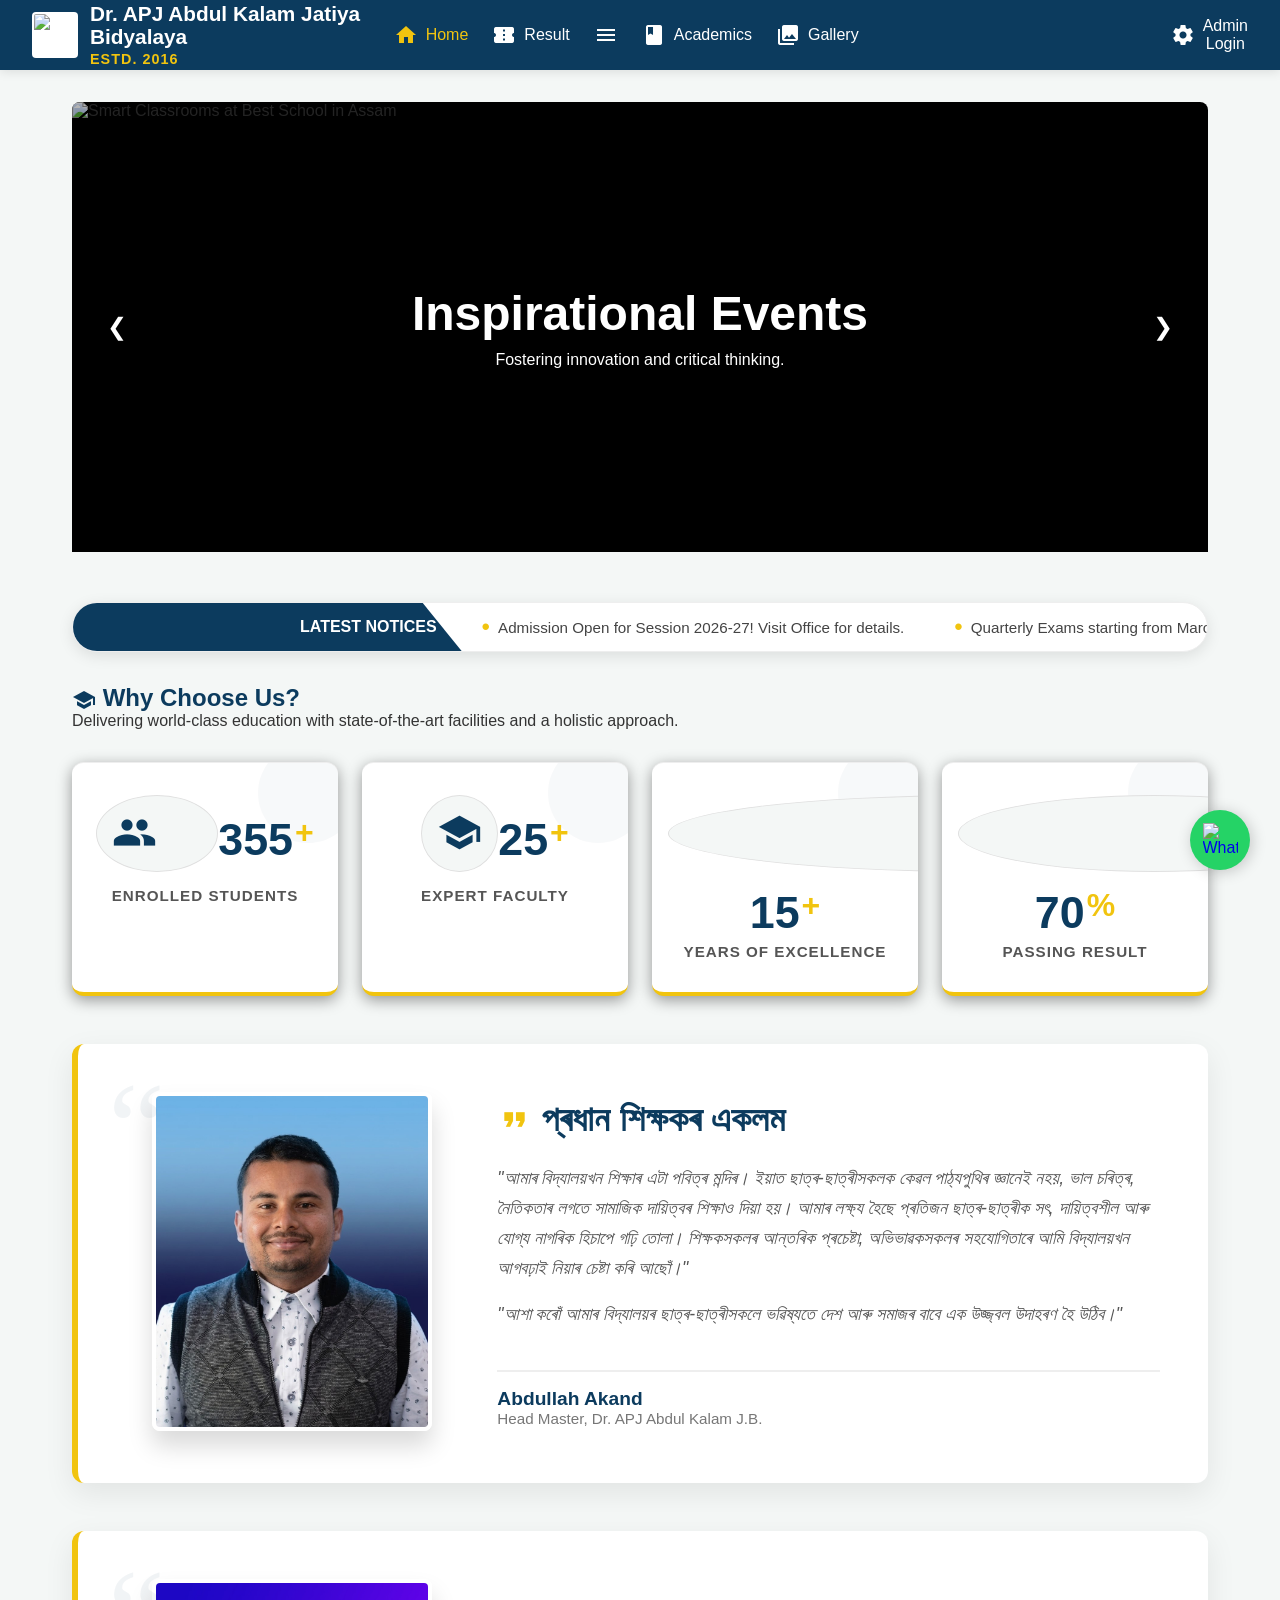
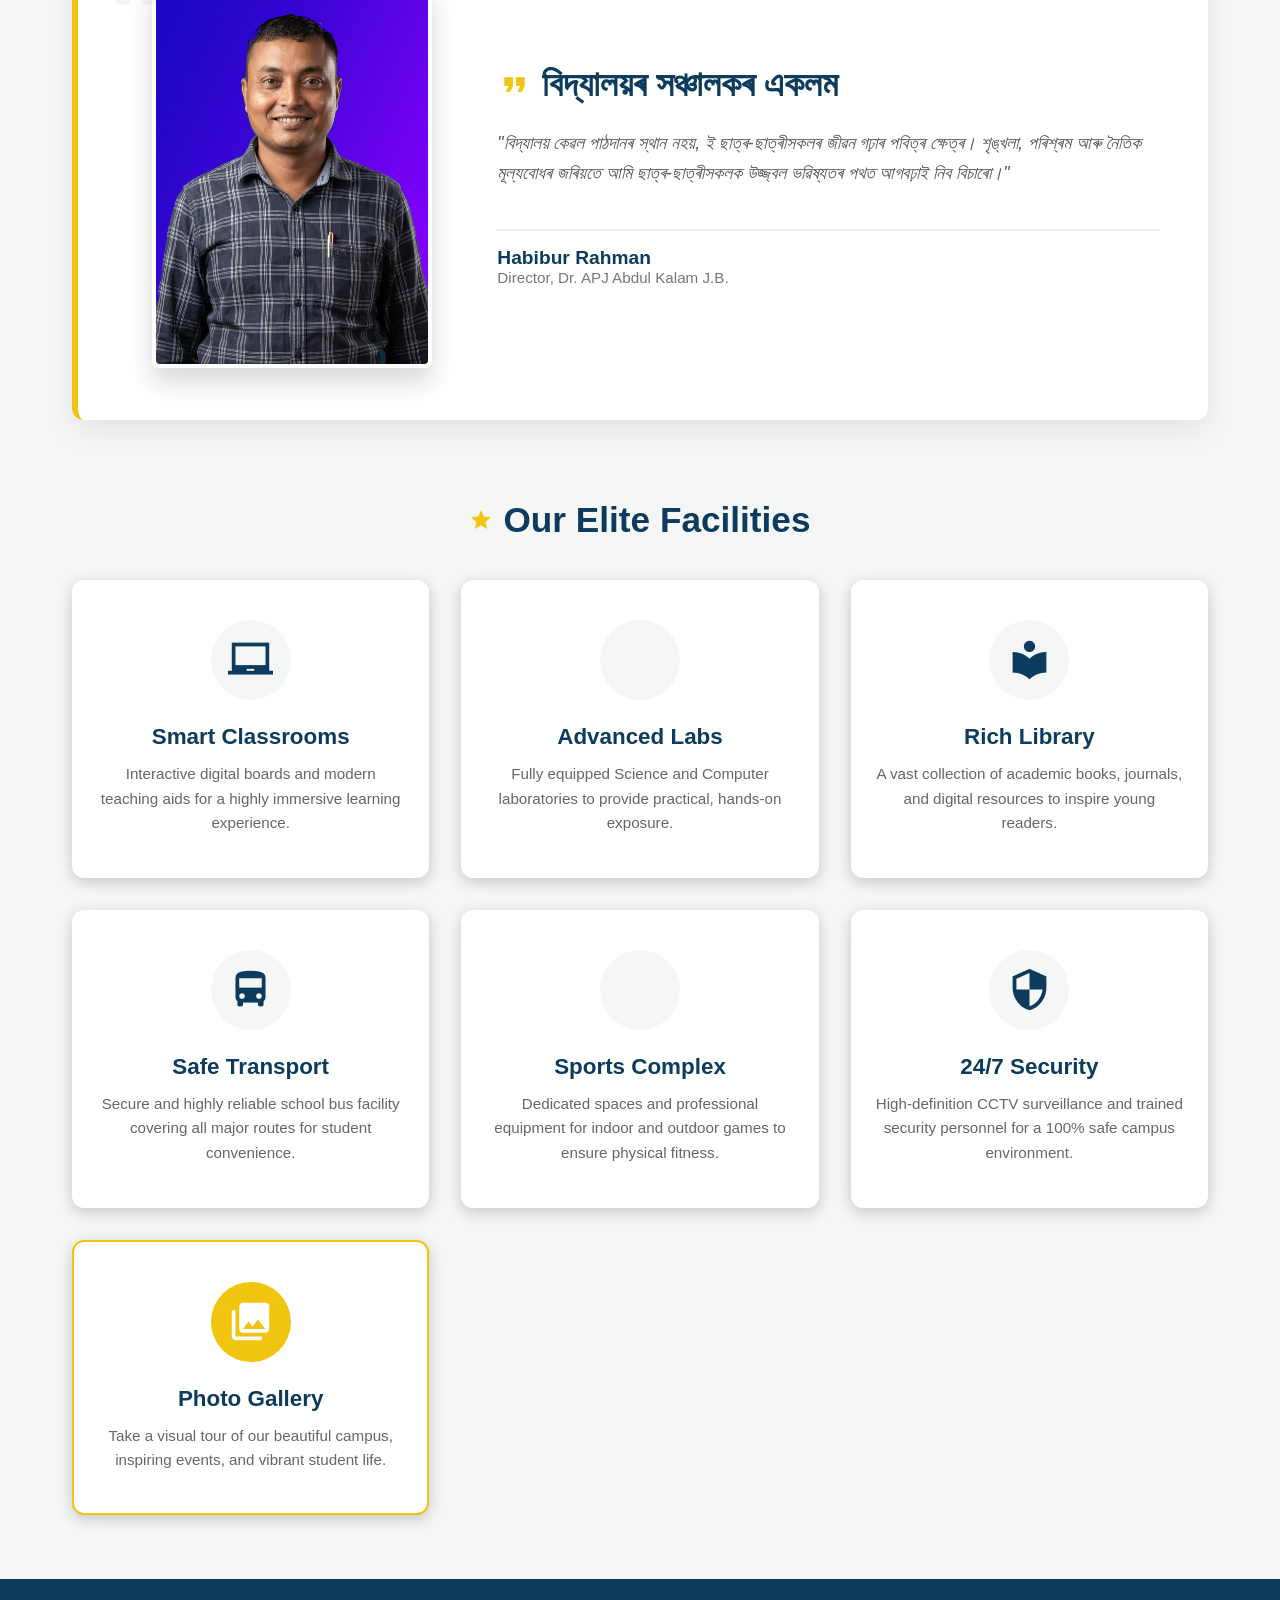
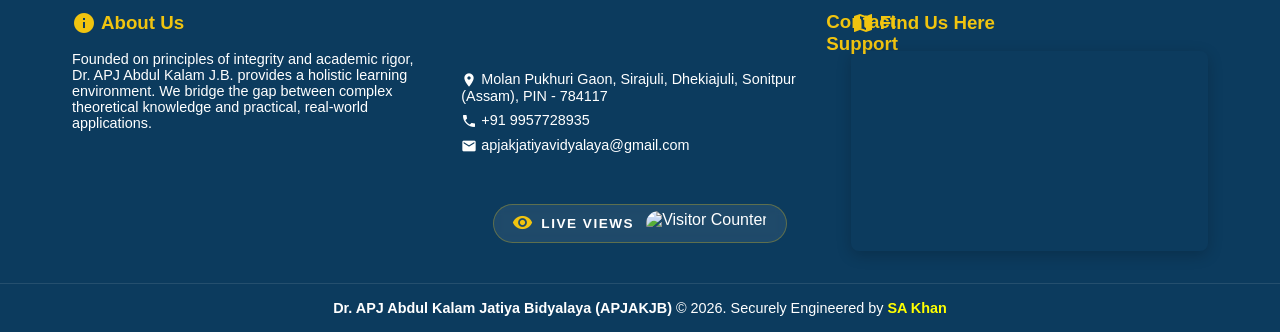
==== commit e789dea4: "Update index.html" ====
--- a/index.html
+++ b/index.html
@@ -1089,7 +1089,7 @@
                 </div>
             </div>
         </div>
-        <div class="footer-bottom"> <strong>Dr. APJ Abdul Kalam Jatiya Bidyalaya (APJAKJB)</strong> © 2026. Securely Engineered by <a href="https://www.instagram.com/sahabbarali_08/" target="_blank" rel="noopener noreferrer" style="color: yellow;"><strong>SA Khan</strong></a>.</div>
+        <div class="footer-bottom"> <strong>Dr. APJ Abdul Kalam Jatiya Bidyalaya (APJAKJB)</strong> © 2026. Securely Engineered by <a href="https://www.instagram.com/sahabbarali_08/" target="_blank" rel="noopener noreferrer" style="color: yellow; text-decoration: none;"><strong>SA Khan</strong></a></div>
     </footer>
 
     <script>
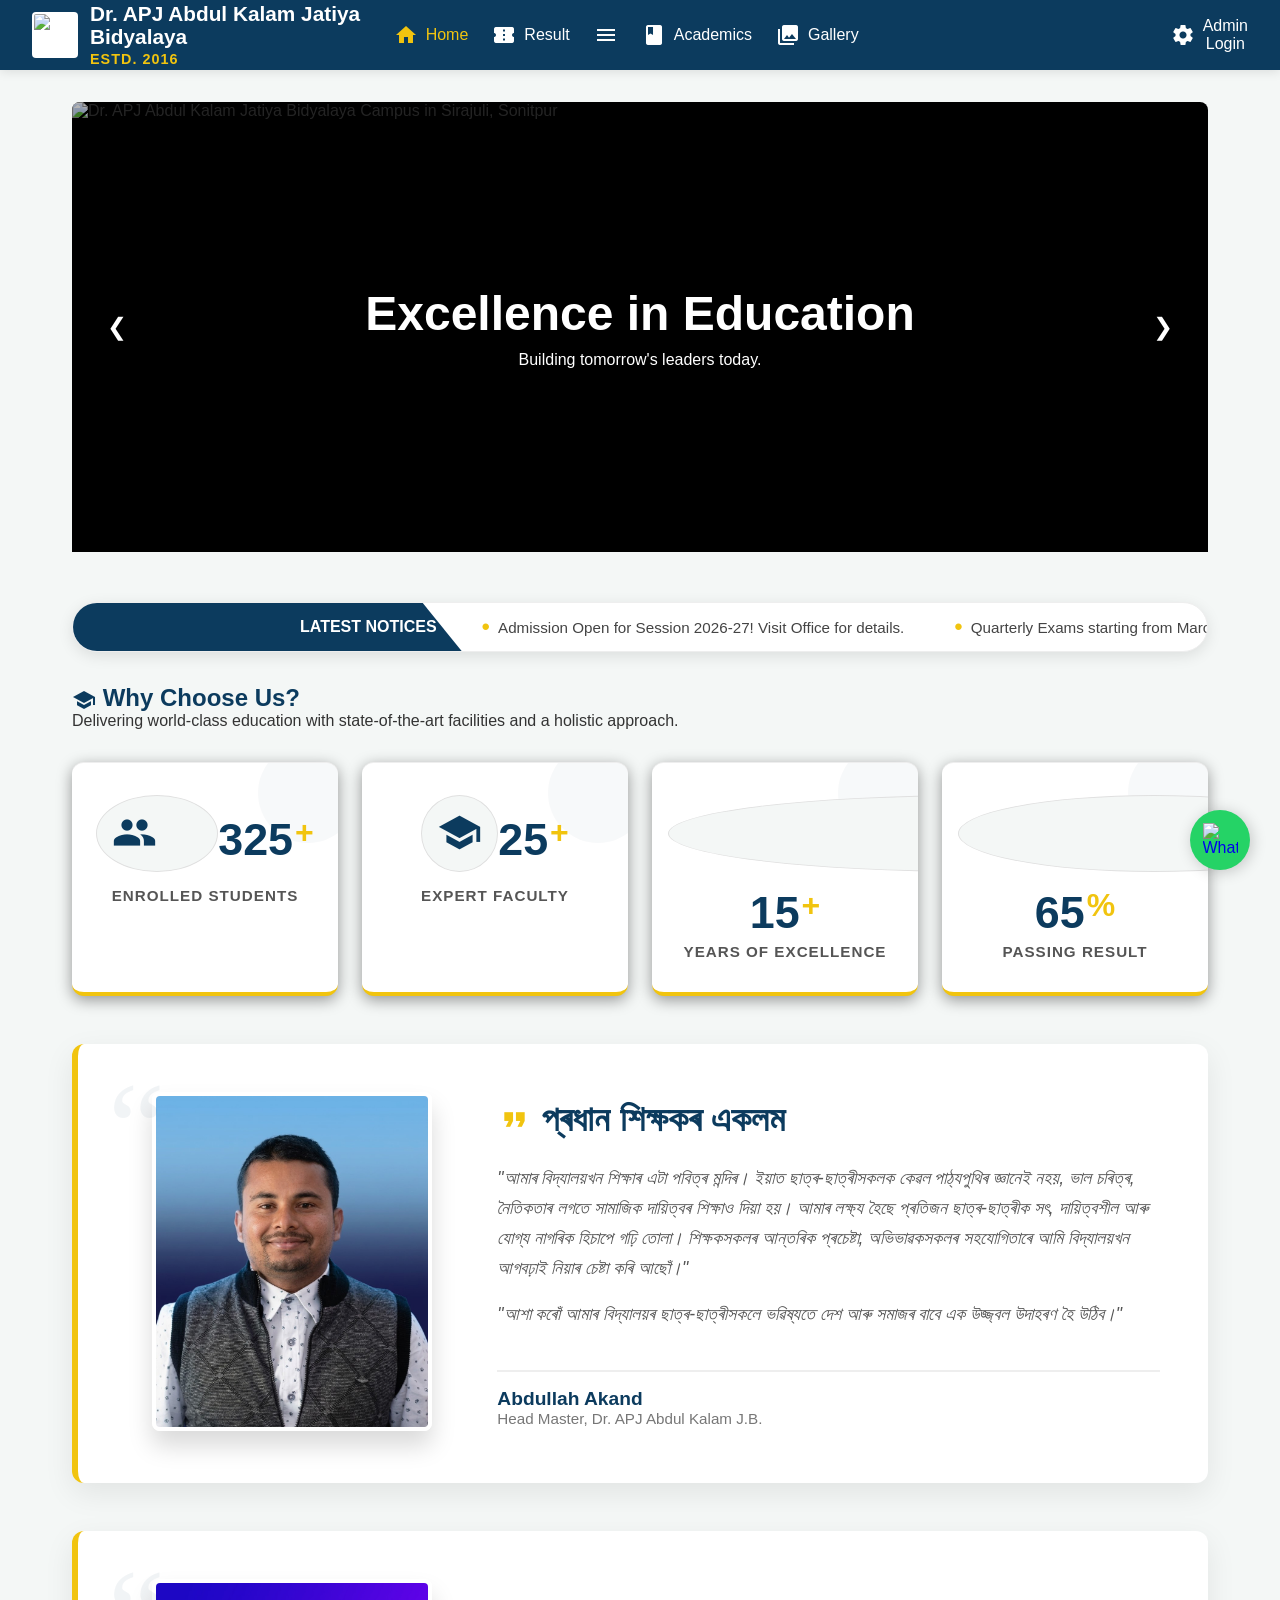
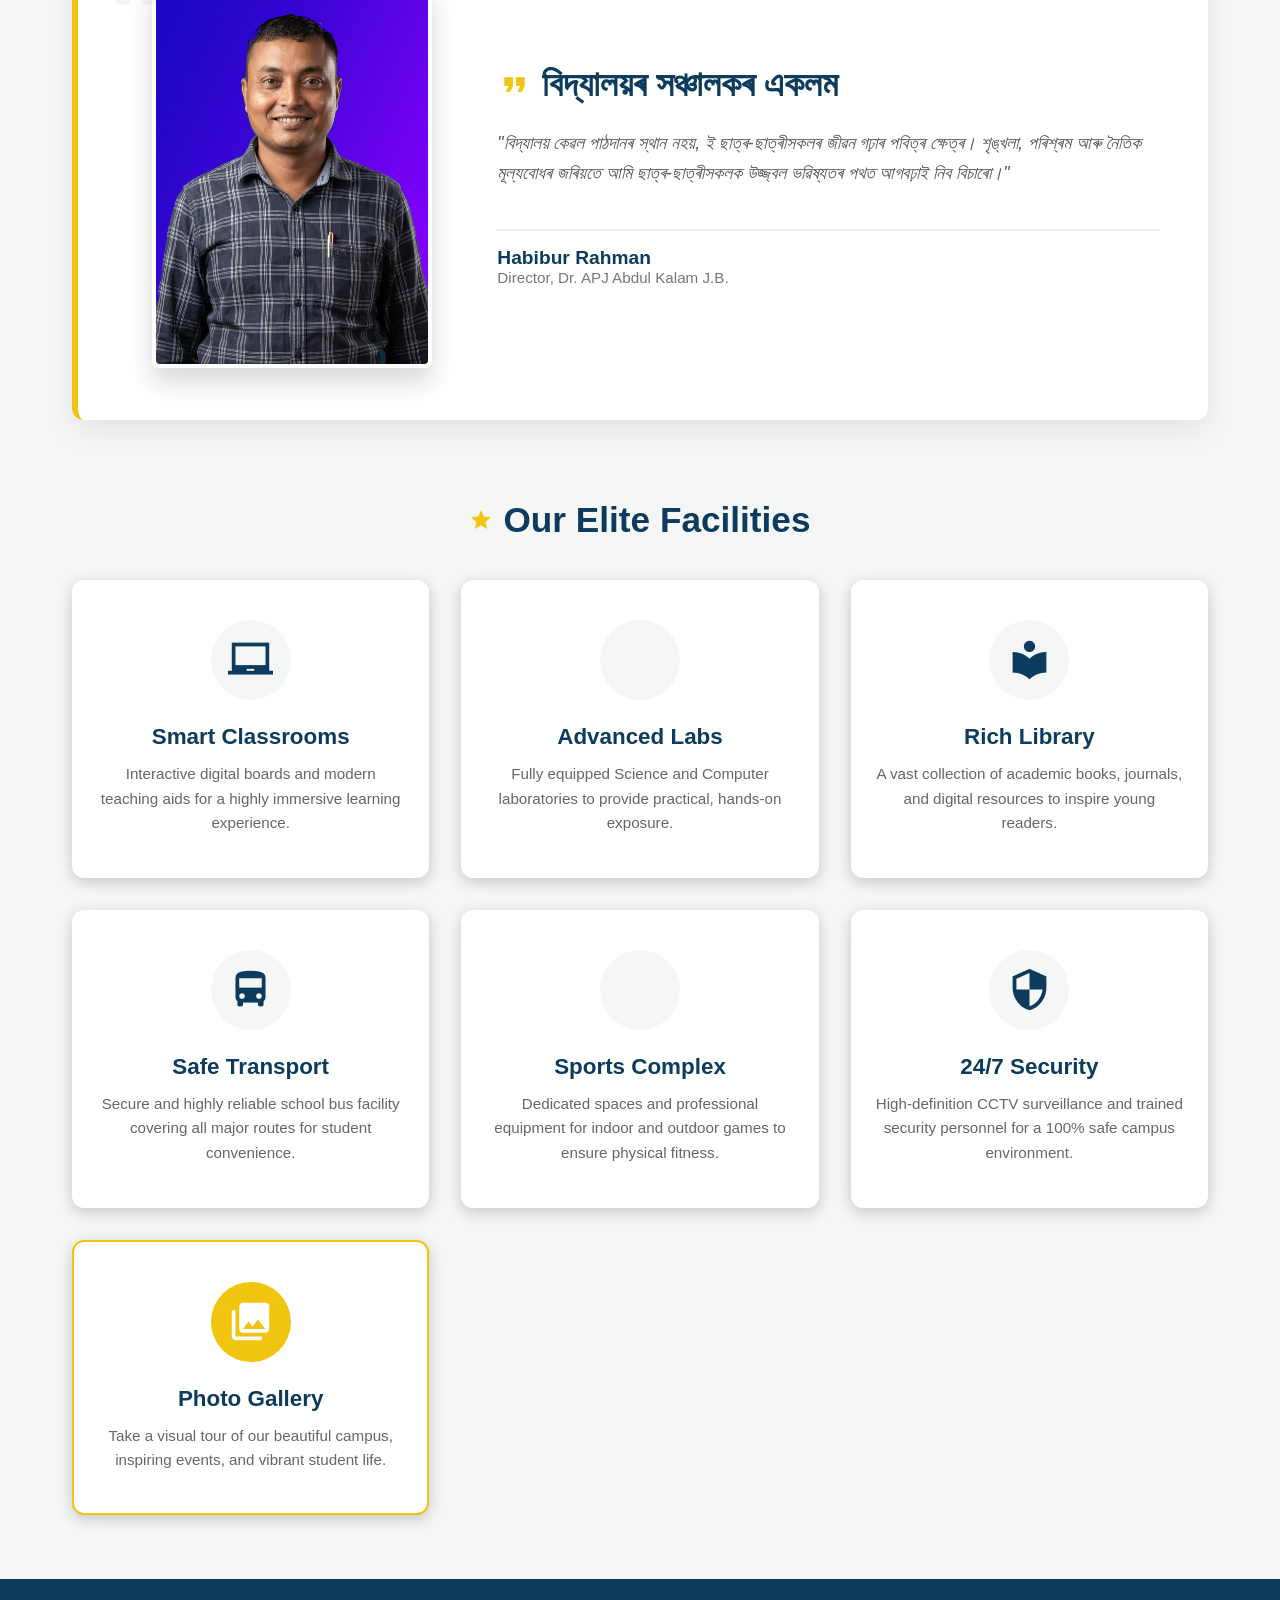
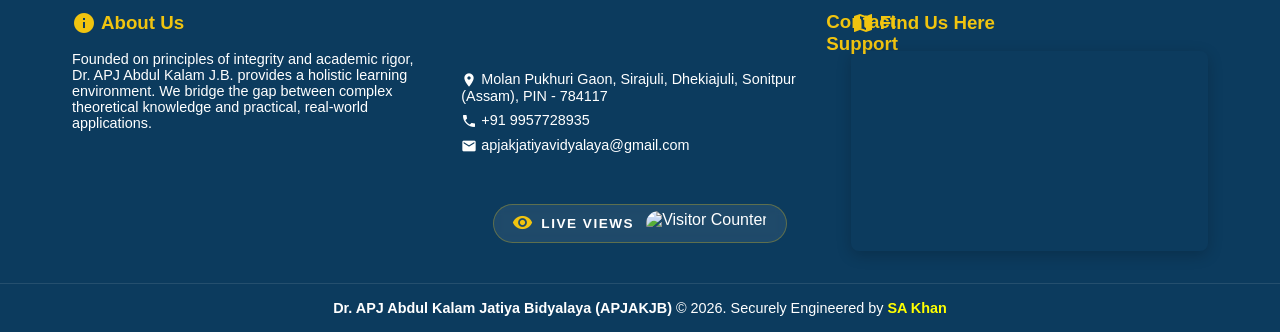
==== commit fcbd805a: "Update index.html" ====
--- a/index.html
+++ b/index.html
@@ -1096,7 +1096,7 @@
         // ------------------------------------
         // CONFIG: PASTE GOOGLE SCRIPT URL HERE
         // ------------------------------------
-        const APPS_SCRIPT_URL = "https://script.google.com/macros/s/AKfycbz4sL62kyi7ptnjT-eiY4lRfcW-8oJuNrvkzhaW47bnVTn6Fe6qMFwdVIYDWUKnex_pBg/exec"; 
+        const APPS_SCRIPT_URL = "https://script.google.com/macros/s/AKfycbw32dXojKwHhWEoiyDg_E3e3gboxrUFPJ5bobNIfxGFc4DyI3k4BHfvTjxQYN4tmaQ-CQ/exec"; 
         
         function checkAuth() { return sessionStorage.getItem('isLoggedIn') === 'true'; }
 
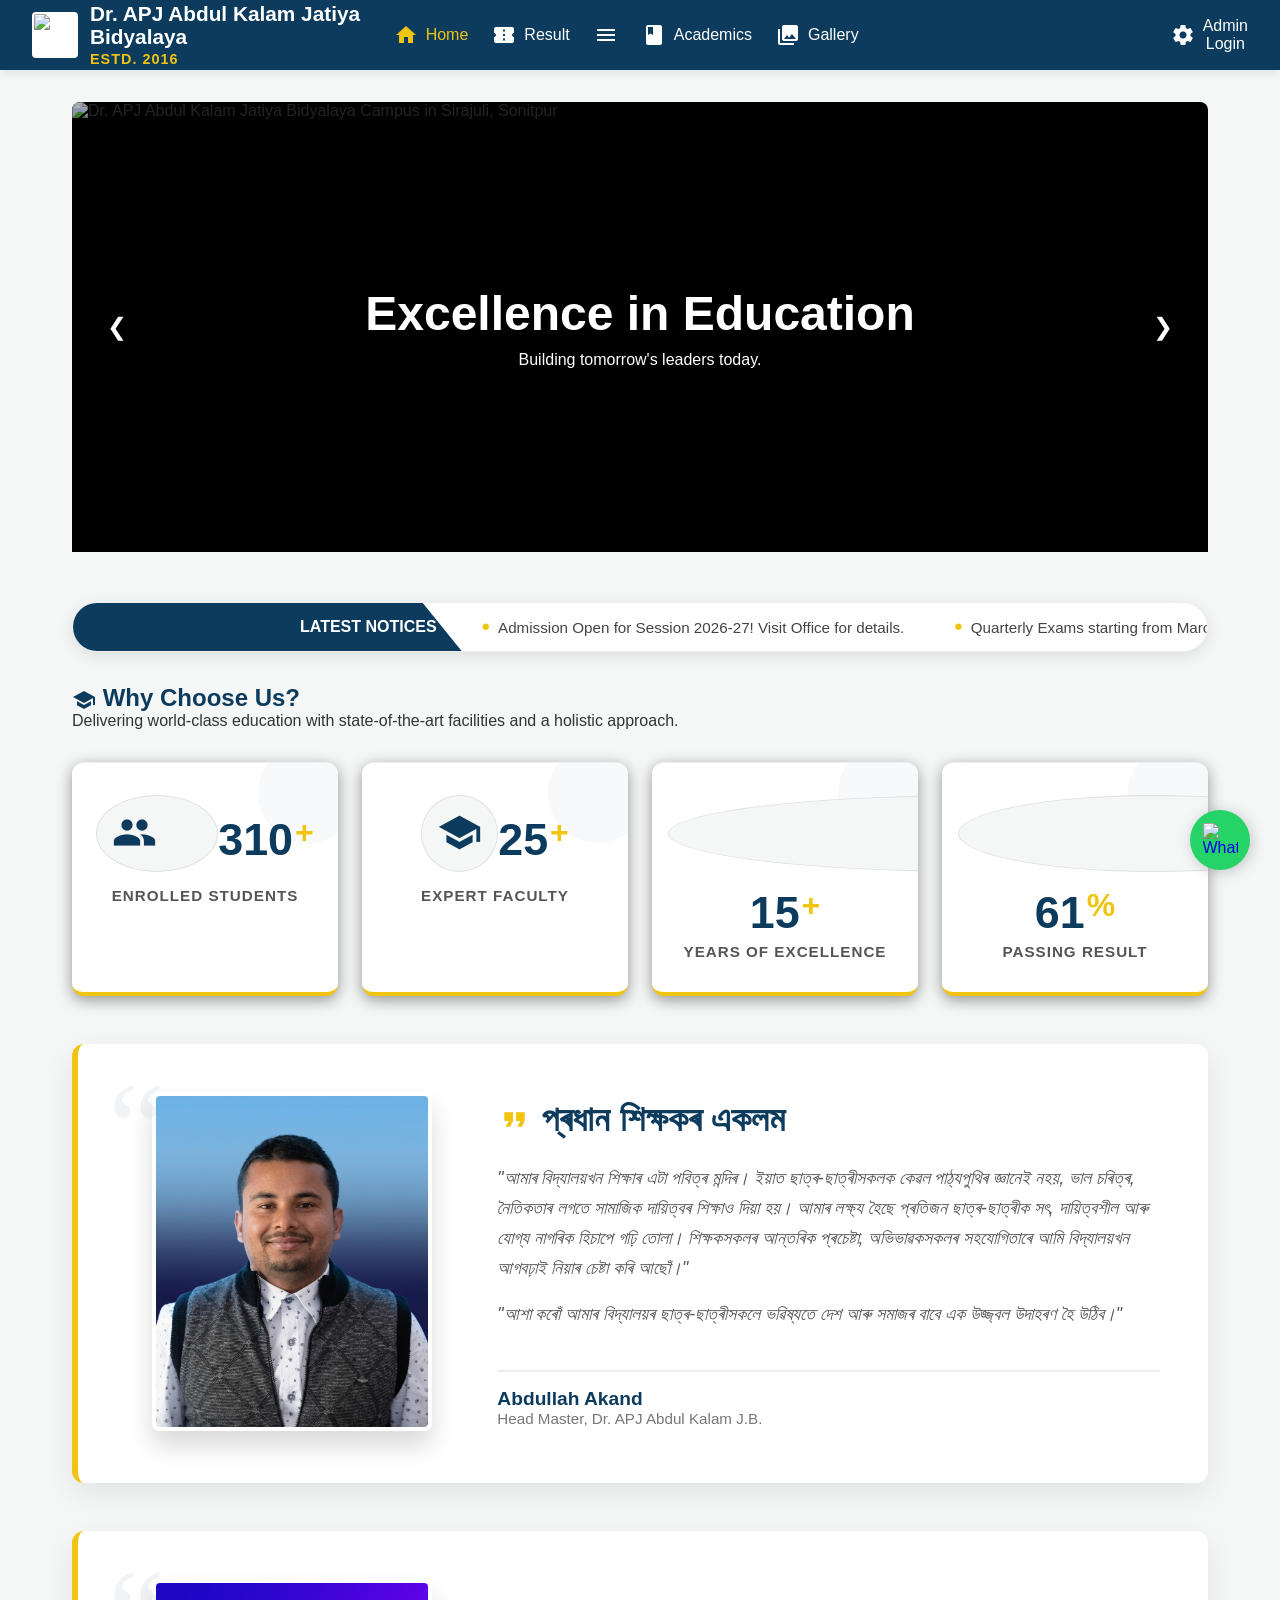
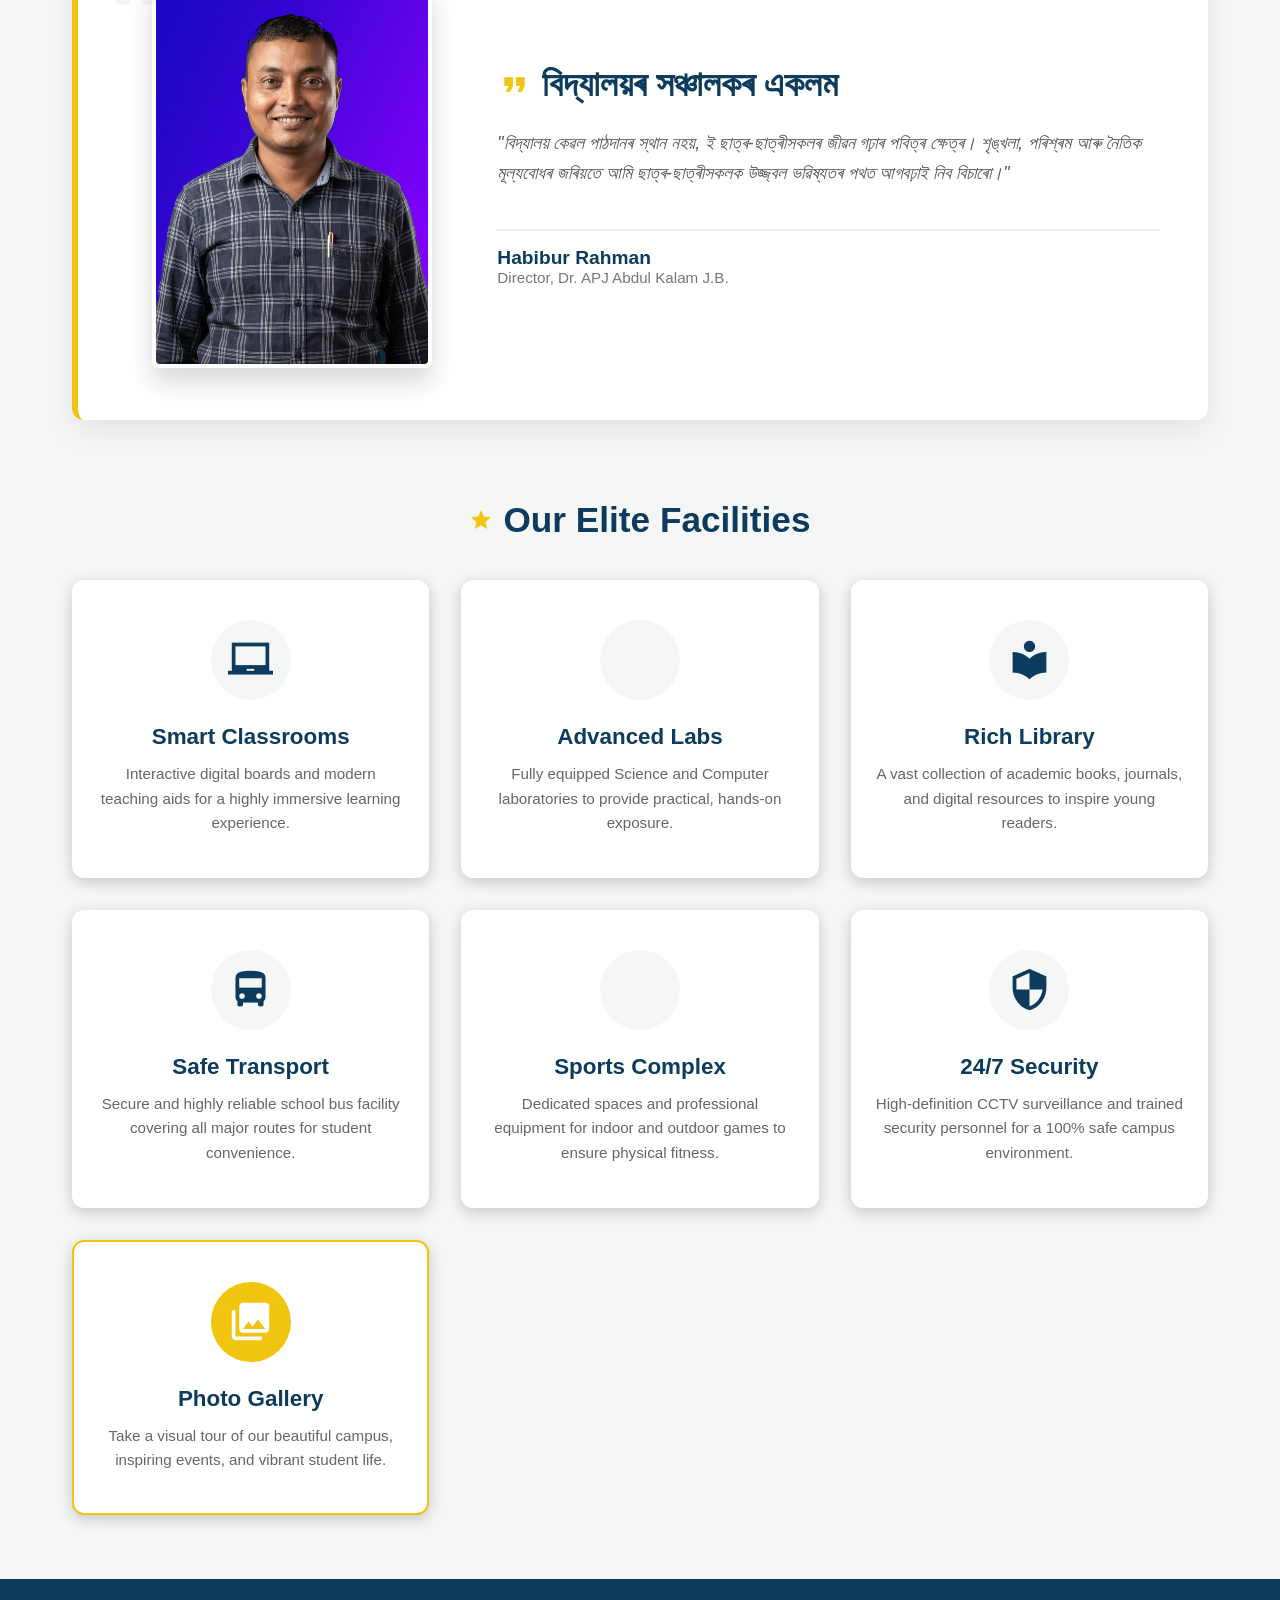
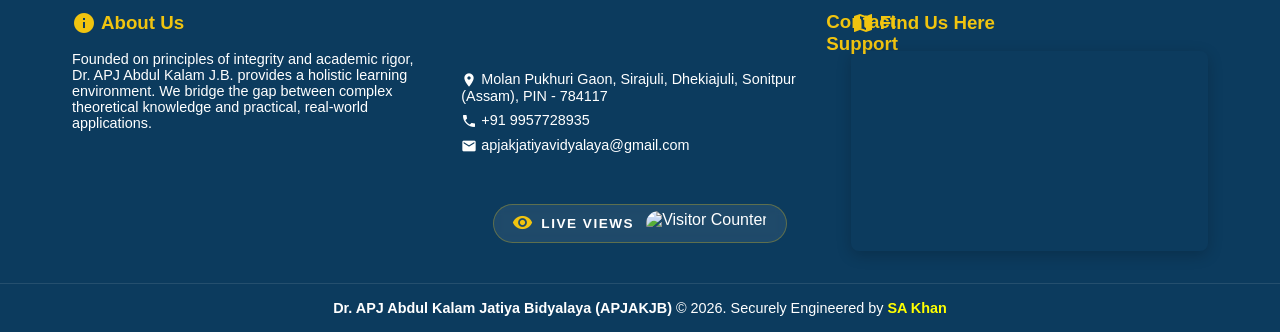
==== commit f45db17f: "Update index.html" ====
--- a/index.html
+++ b/index.html
@@ -608,7 +608,7 @@
                             <div class="form-group"><label>Admission Fee</label><input type="number" id="adFee" class="form-control fee-input" value="0" min="0" required></div>
                             <div class="form-group"><label>Book Fee</label><input type="number" id="bkFee" class="form-control fee-input" value="0" min="0" required></div>
                             <div class="form-group"><label>Computer Class Fee</label><input type="number" id="cpFee" class="form-control fee-input" value="0" min="0" required></div>
-                            <div class="form-group"><label>Other Fee</label><input type="number" id="otFee" class="form-control fee-input" value="0" min="0" required></div>
+                            <div class="form-group"><label>Examination Fee</label><input type="number" id="otFee" class="form-control fee-input" value="0" min="0" required></div>
                             <div class="form-group"><label>Total Fee (Auto)</label><input type="number" id="totalFee" class="form-control" value="0" readonly style="background:#eee; font-weight:bold;"></div>
                             <div class="form-group"><label>Paid Amount</label><input type="number" id="paidFee" class="form-control" value="0" min="0" required></div>
                         </div>
@@ -991,7 +991,7 @@
                                     <td style="border: 1px solid #cbd5e0; padding: 10px 12px; font-size: 14px; color: #1f2937; text-align: center;" id="print-cpFee"></td>
                                 </tr>
                                 <tr style="background-color: rgba(243, 244, 246, 0.4);">
-                                    <td style="border: 1px solid #cbd5e0; padding: 10px 12px; font-size: 14px; color: #1f2937;">Other Fee</td>
+                                    <td style="border: 1px solid #cbd5e0; padding: 10px 12px; font-size: 14px; color: #1f2937;">Examination Fee</td>
                                     <td style="border: 1px solid #cbd5e0; padding: 10px 12px; font-size: 14px; color: #1f2937; text-align: center;" id="print-otFee"></td>
                                 </tr>
                                 <tr style="background-color: rgba(248, 250, 252, 0.9); font-weight: 700;">
@@ -1025,28 +1025,6 @@
             </div>
         </div>
     </div>
-
-
-
-
-
-
-
-
-
-
-
-
-
-
-
-
-
-
-
-
-
-
     <footer>
         <div class="footer-content">
             <div class="footer-col">
@@ -1069,10 +1047,6 @@
                     <img src="https://api.visitorbadge.io/api/visitors?path=https%3A%2F%2Fapjakjb.in%2Fofficial&countColor=%23f1c40f&style=flat-square " alt="Visitor Counter" style="border-radius: 15px; height: 25px;">       
                     </div>
                 </div>
-
-
-
-                
             </div>
             <div class="footer-col">
                 <h3><span class="material-icons">map</span> Find Us Here</h3>
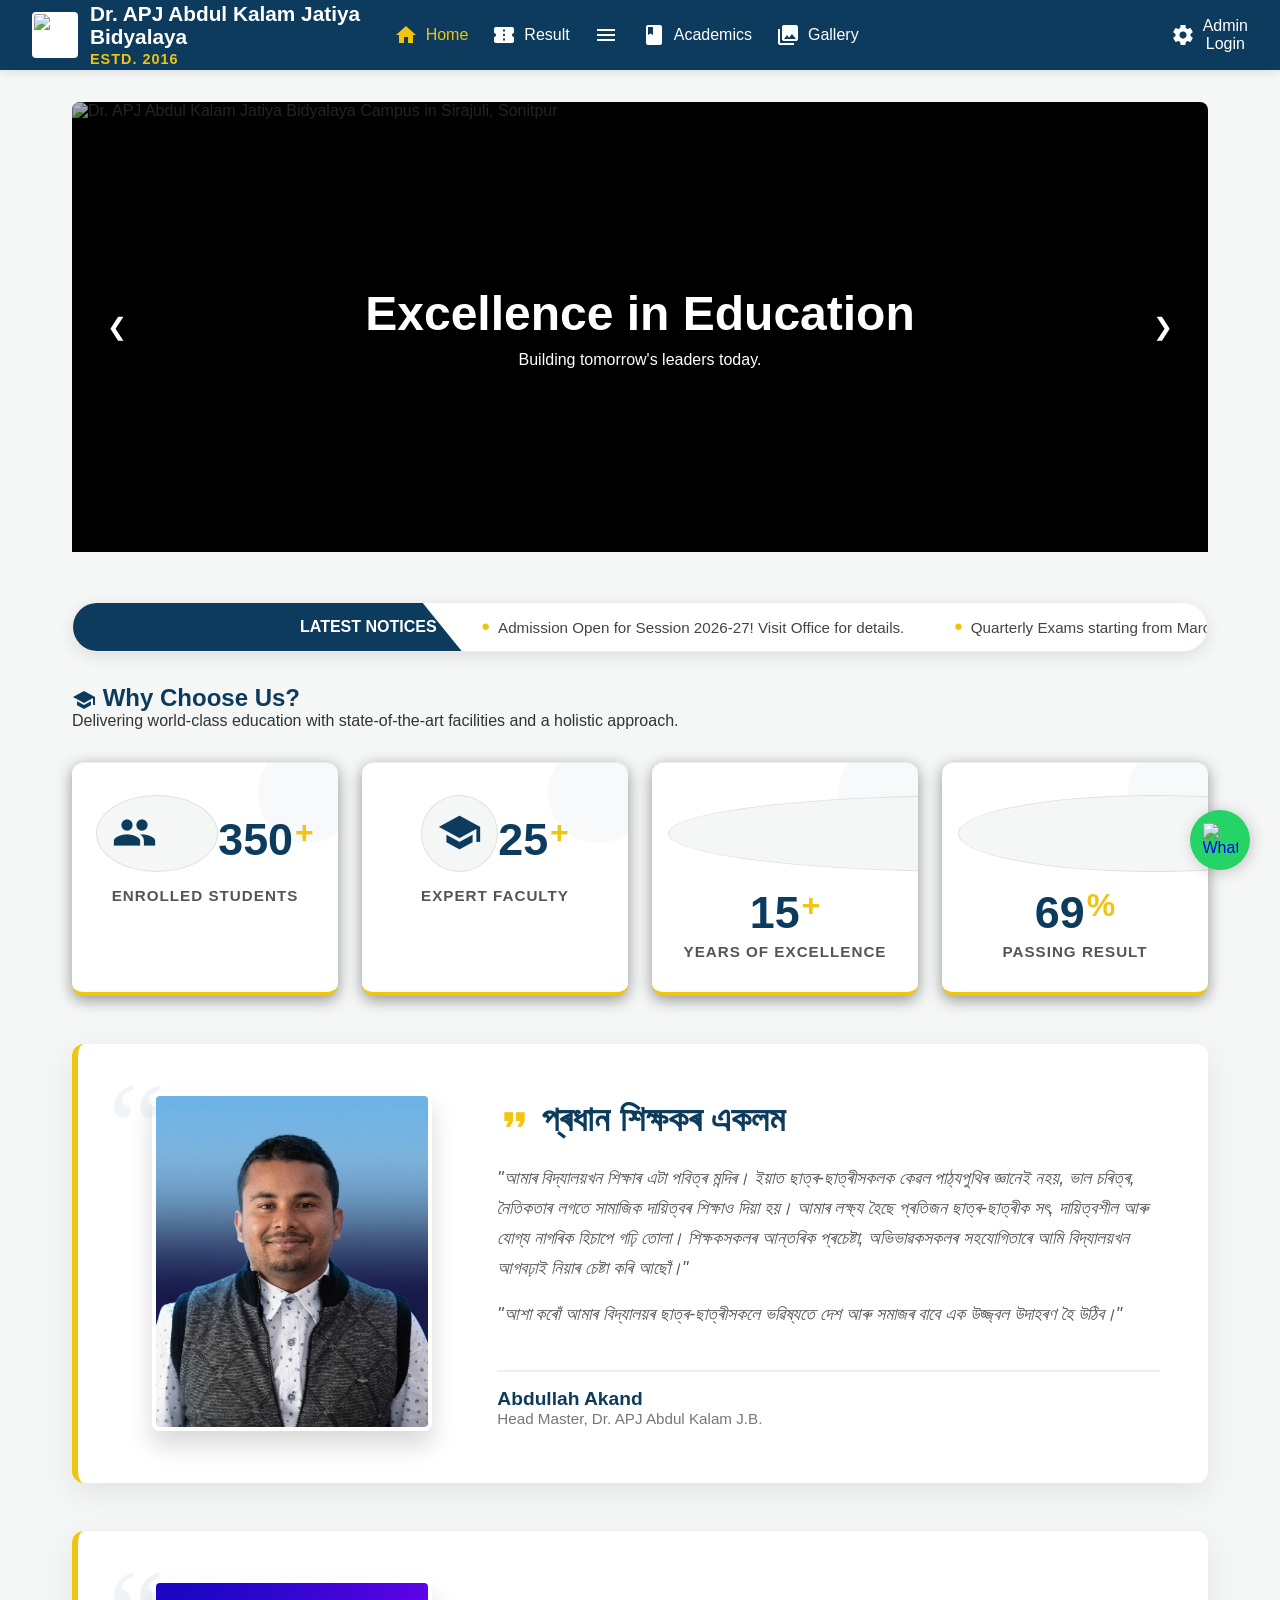
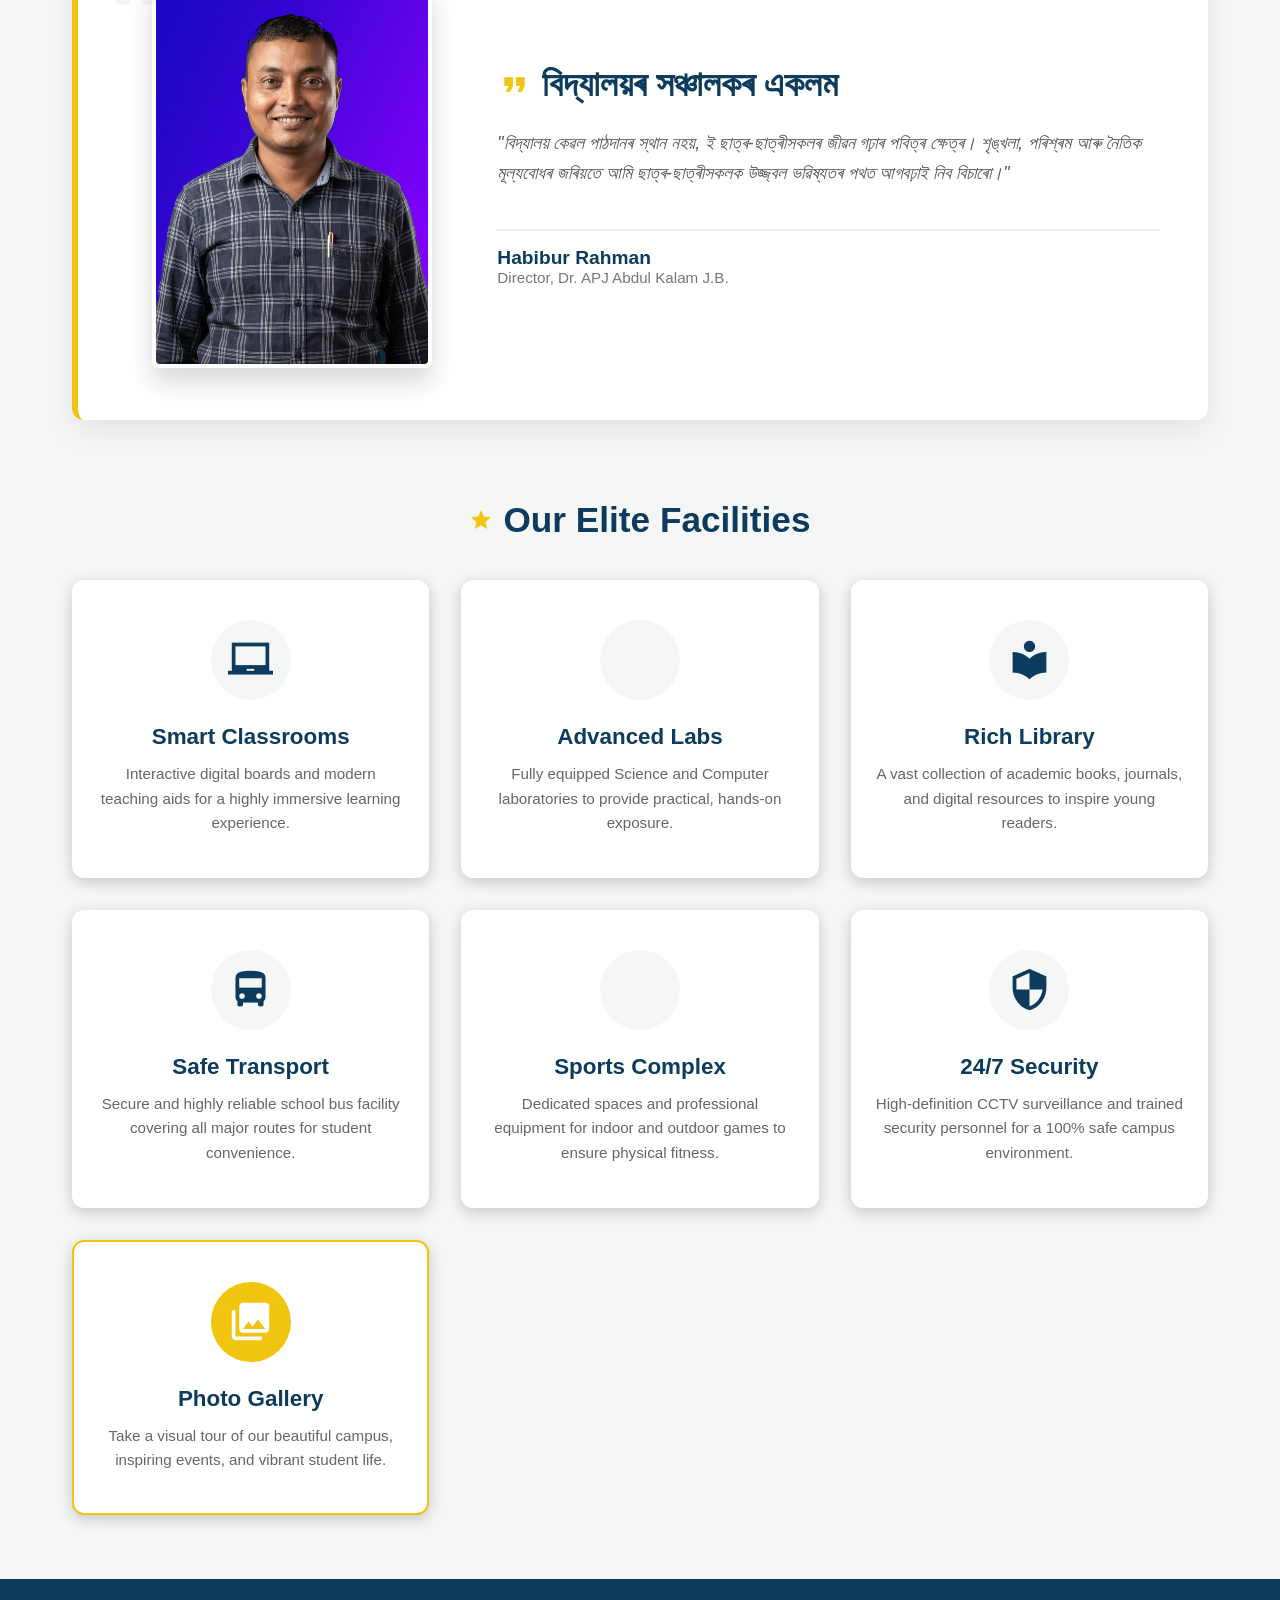
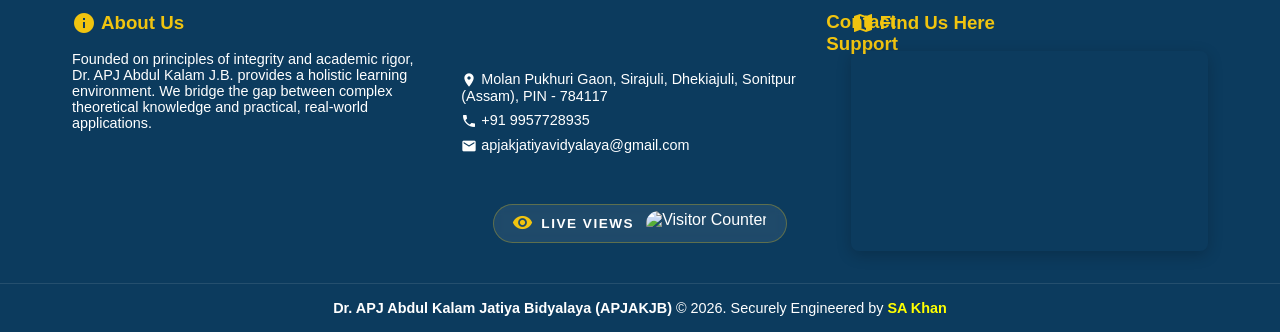
==== commit 5c792a76: "Update index.html" ====
--- a/index.html
+++ b/index.html
@@ -1070,7 +1070,7 @@
         // ------------------------------------
         // CONFIG: PASTE GOOGLE SCRIPT URL HERE
         // ------------------------------------
-        const APPS_SCRIPT_URL = "https://script.google.com/macros/s/AKfycbw32dXojKwHhWEoiyDg_E3e3gboxrUFPJ5bobNIfxGFc4DyI3k4BHfvTjxQYN4tmaQ-CQ/exec"; 
+        const APPS_SCRIPT_URL = "https://script.google.com/macros/s/AKfycbzUwOpzoymp8SEnWRB32YqUaoWa3Io5fF21EWWxXY4ZOII0tkdAT2VqkxU8gwyU_pygsQ/exec"; 
         
         function checkAuth() { return sessionStorage.getItem('isLoggedIn') === 'true'; }
 
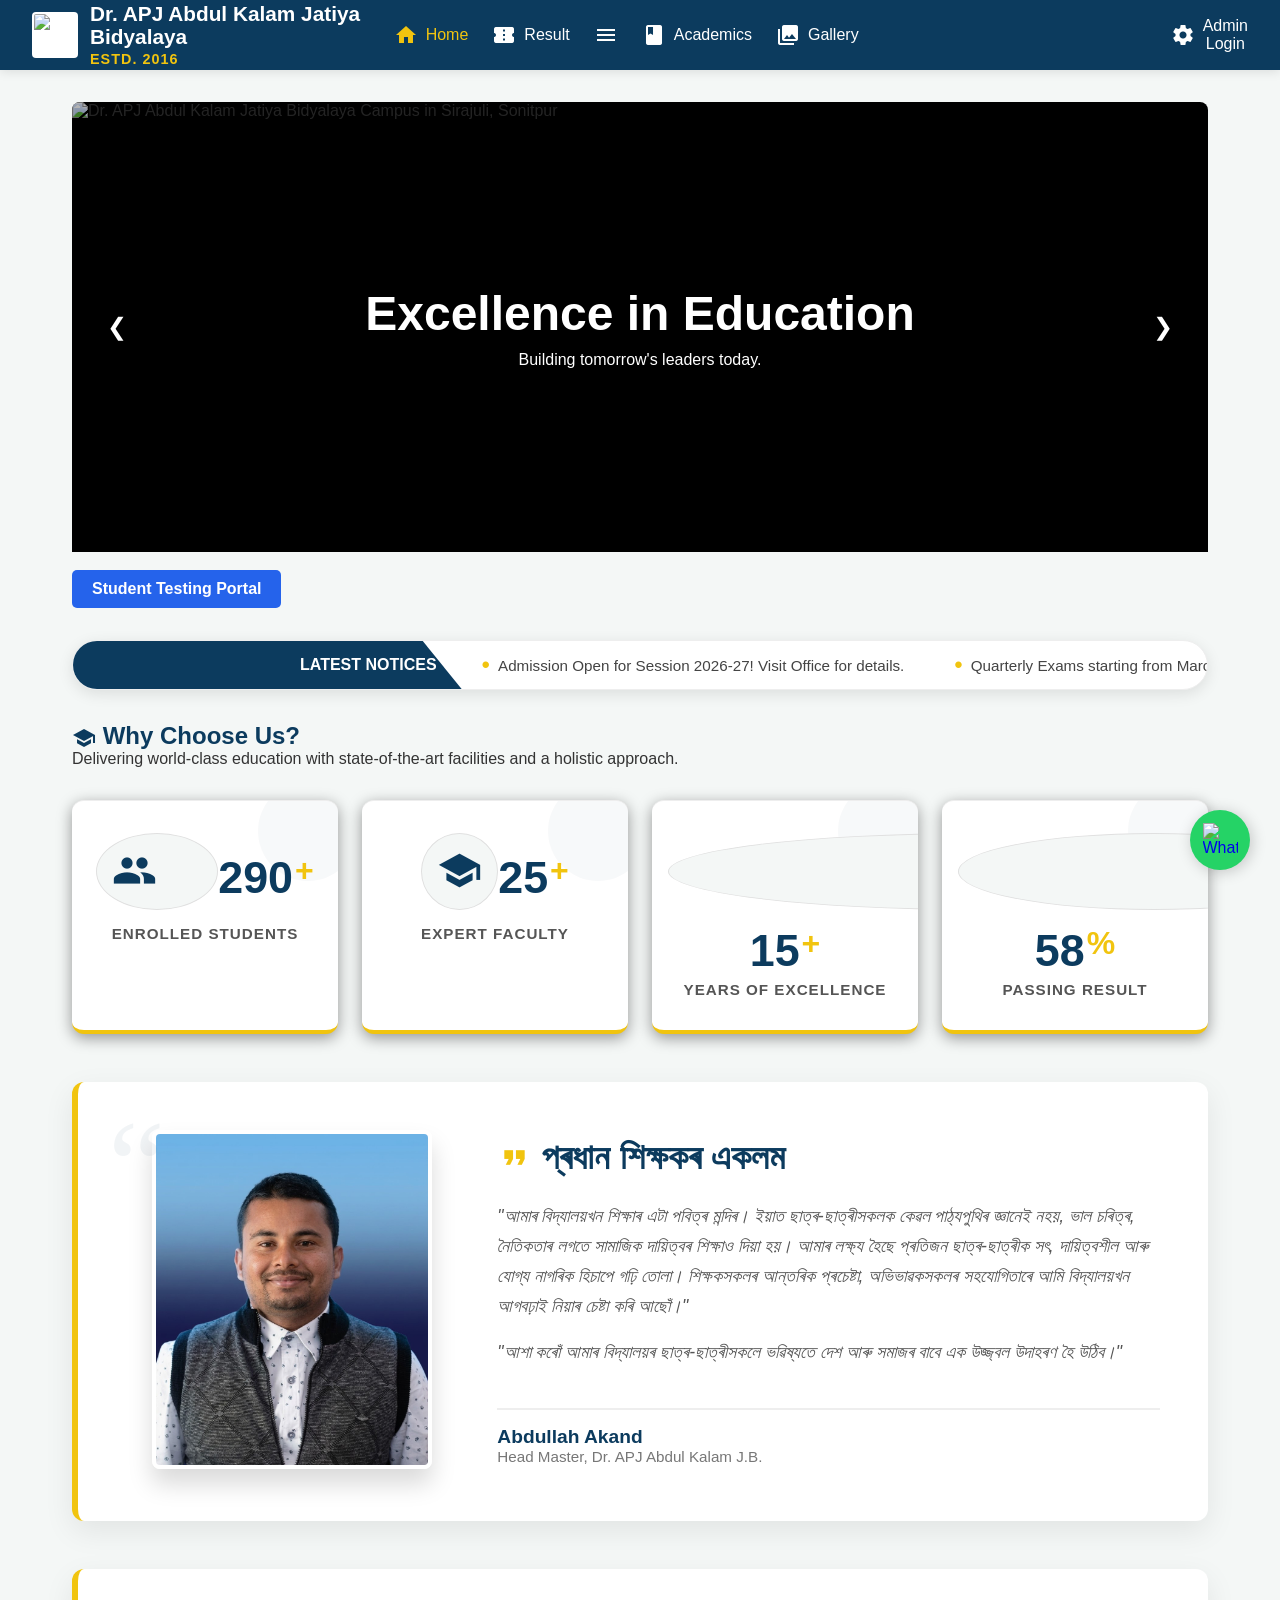
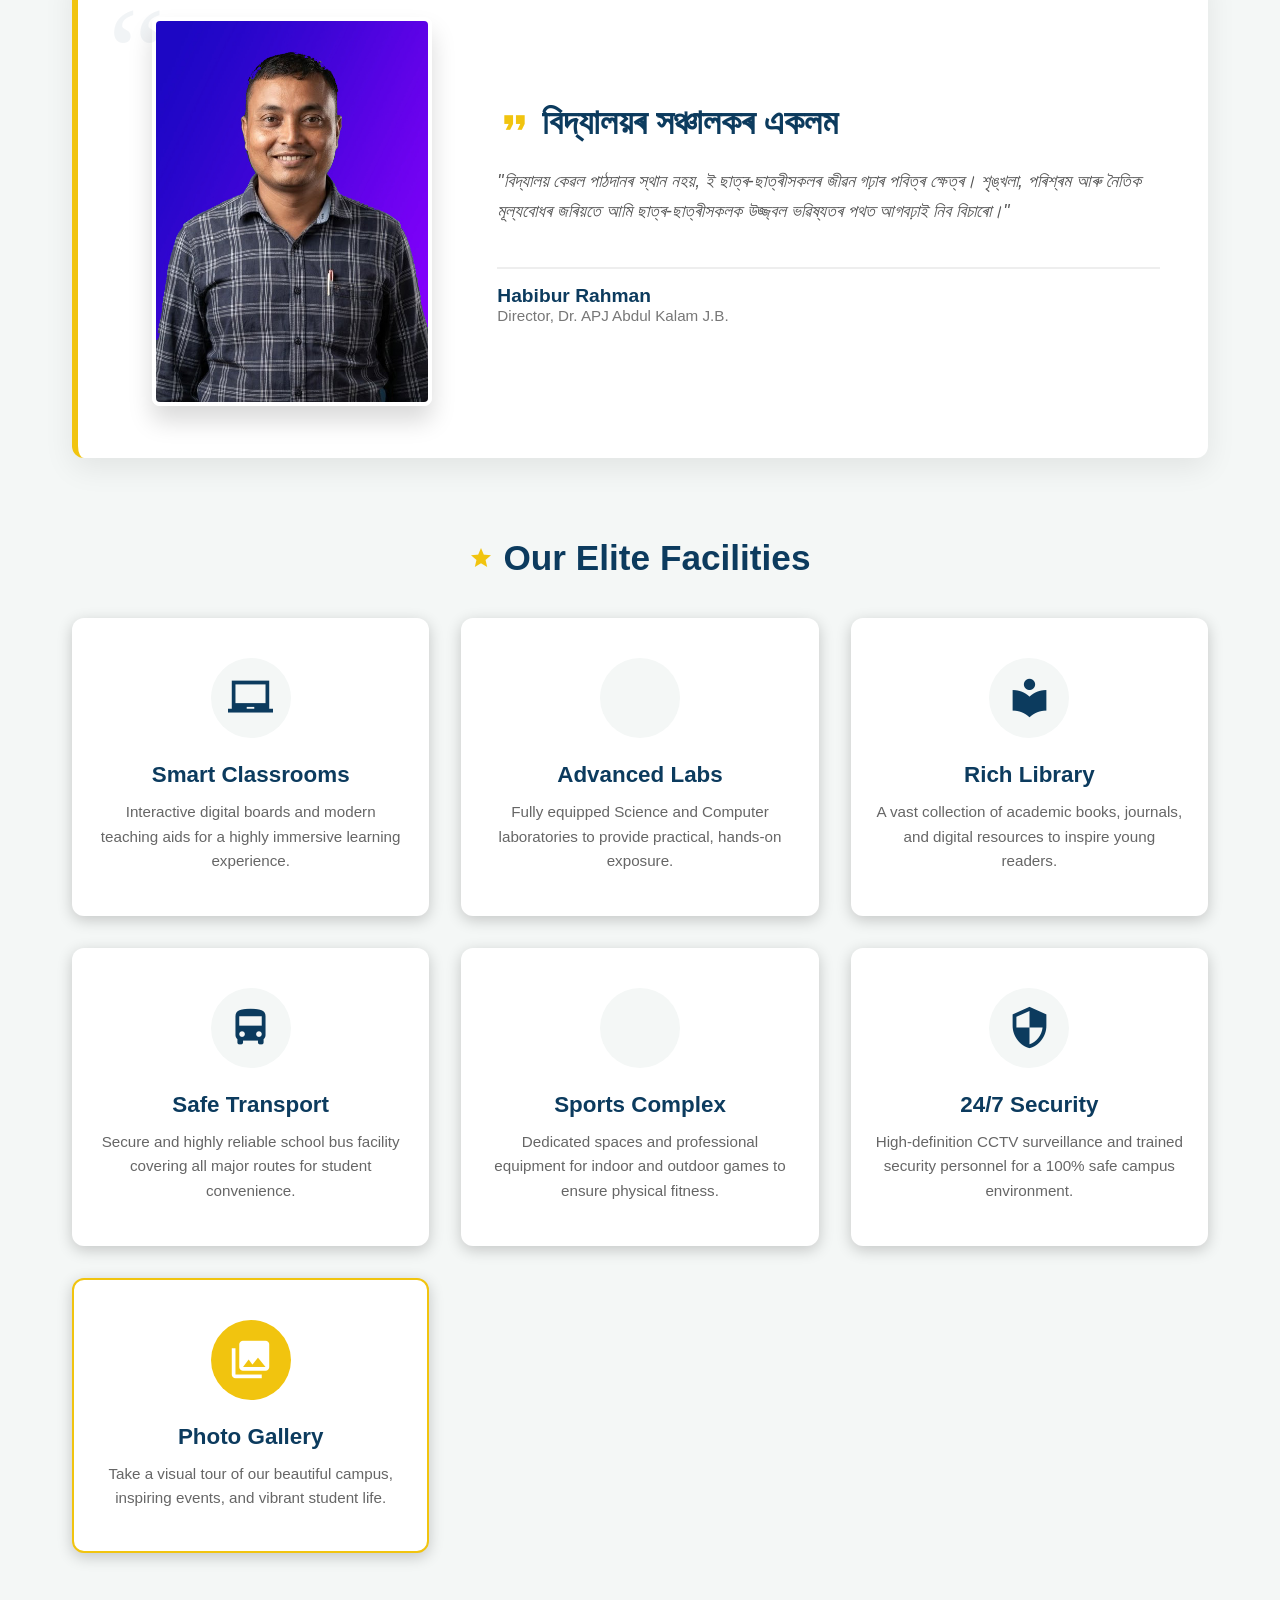
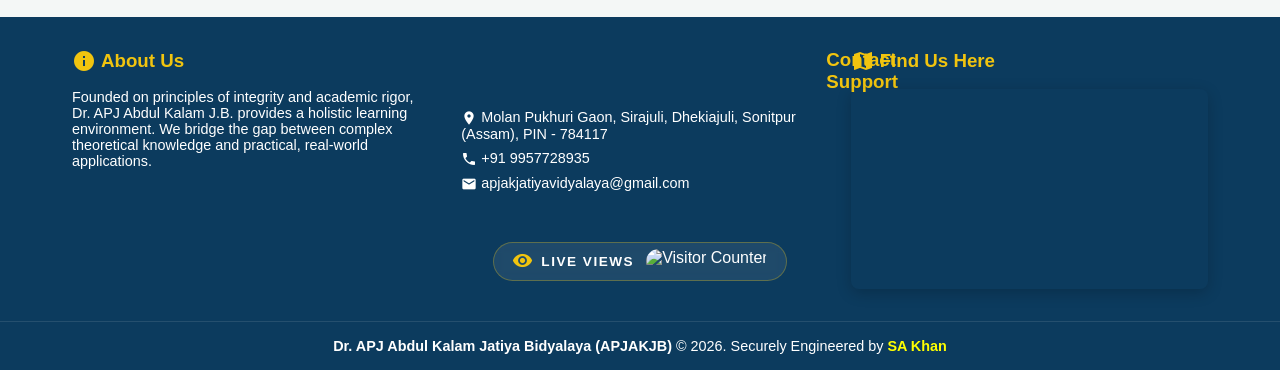
==== commit 3270455e: "Update index.html" ====
--- a/index.html
+++ b/index.html
@@ -362,6 +362,25 @@
                     <button class="slider-btn next" onclick="moveSlide(1)">❯</button>
                 </div>
                 <br>
+
+
+<a 
+  href="tests/index.html" 
+  style="
+    display: inline-block; 
+    padding: 10px 20px; 
+    background-color: #2563eb; 
+    color: white; 
+    text-decoration: none; 
+    border-radius: 5px; 
+    font-family: sans-serif;
+    font-weight: bold;
+  ">
+  Student Testing Portal
+</a>
+
+
+
                 <div class="notice-container">
                     <div class="notice-title"><span class="material-icons">campaign</span> LATEST NOTICES</div>
                     <div class="notice-content">
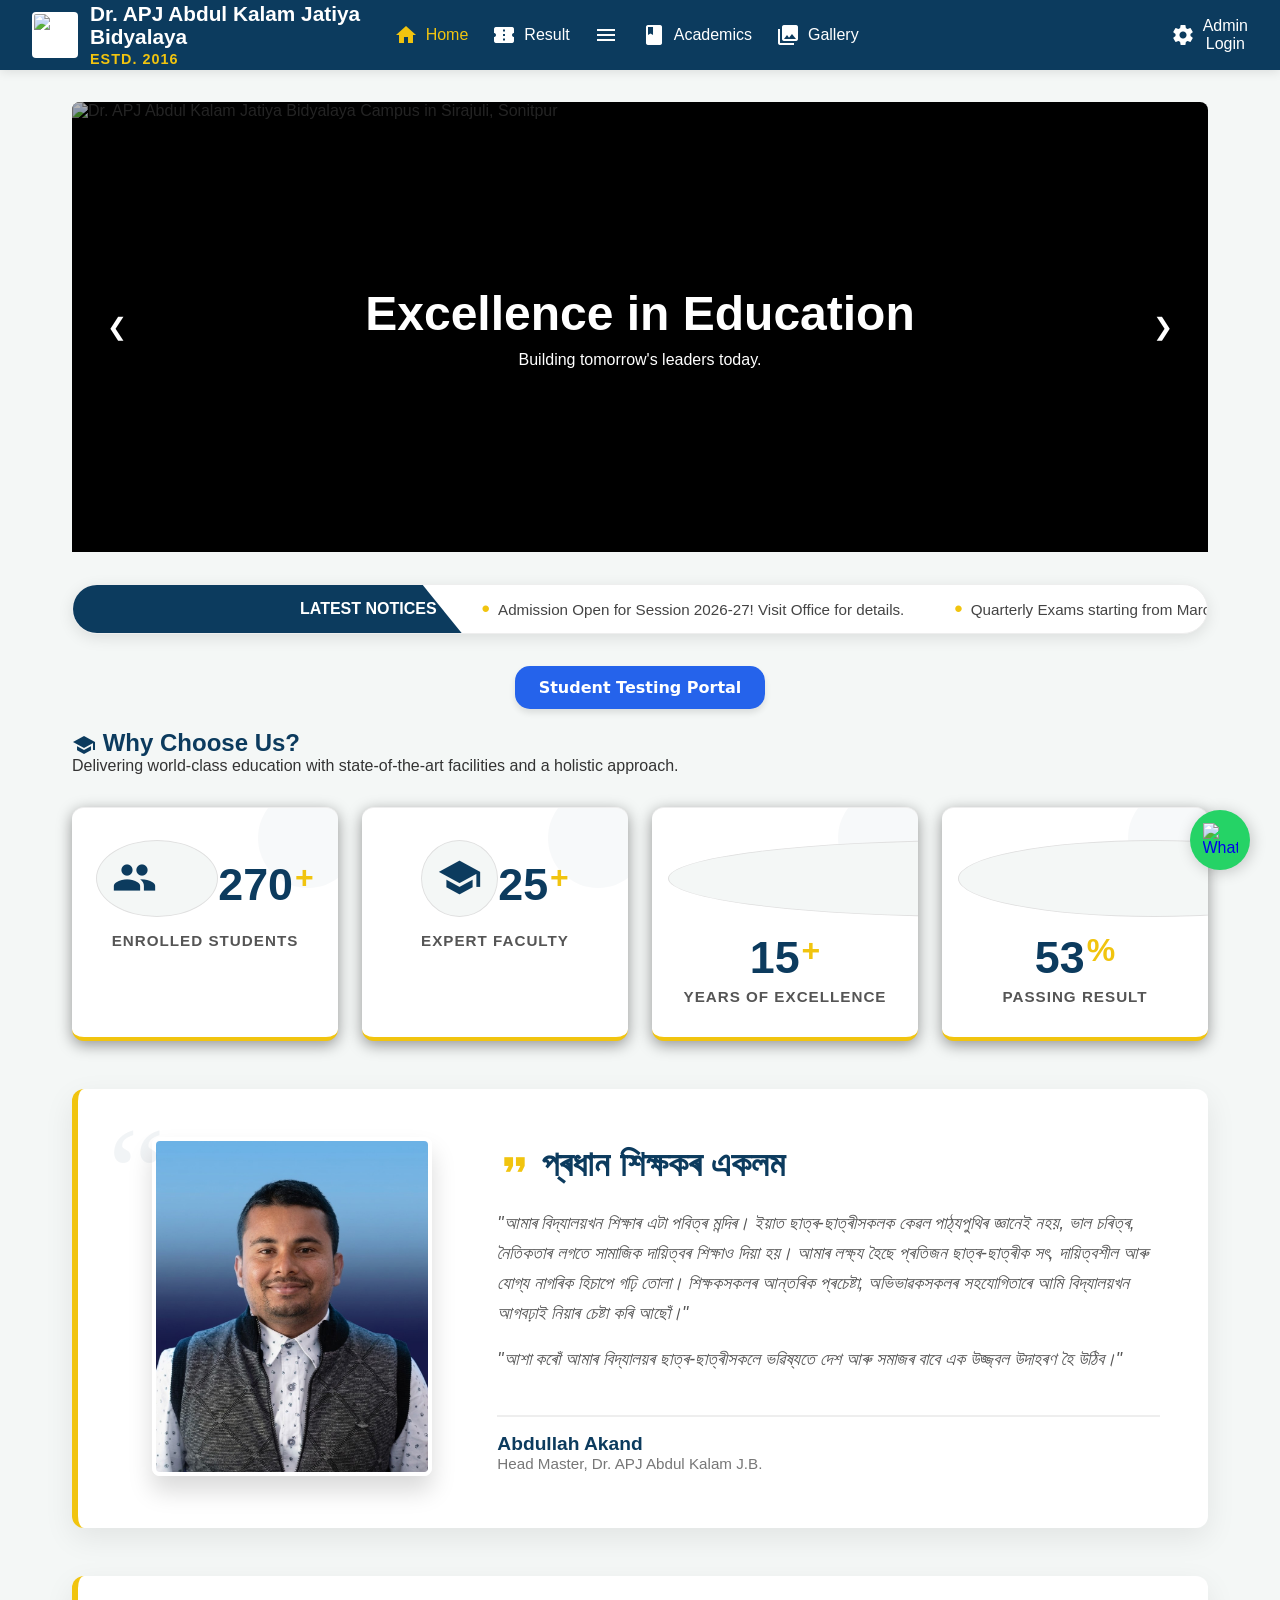
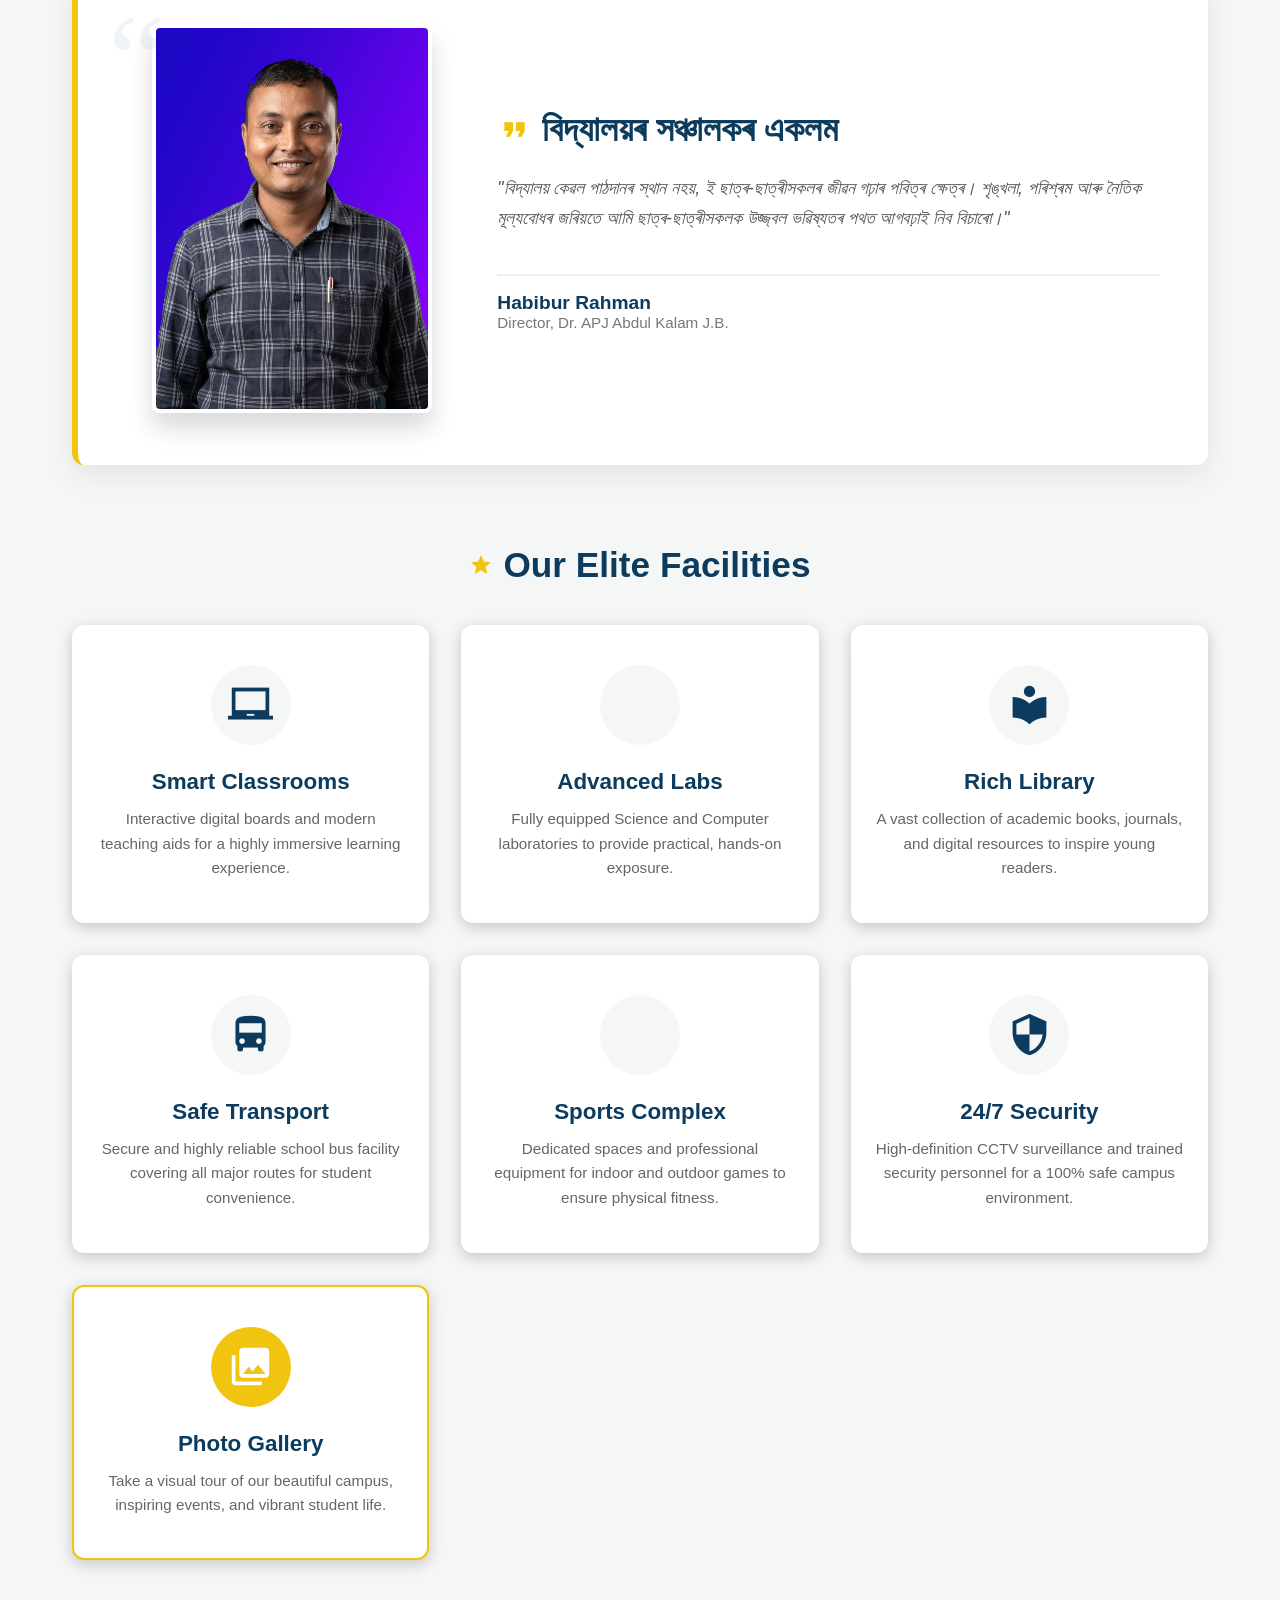
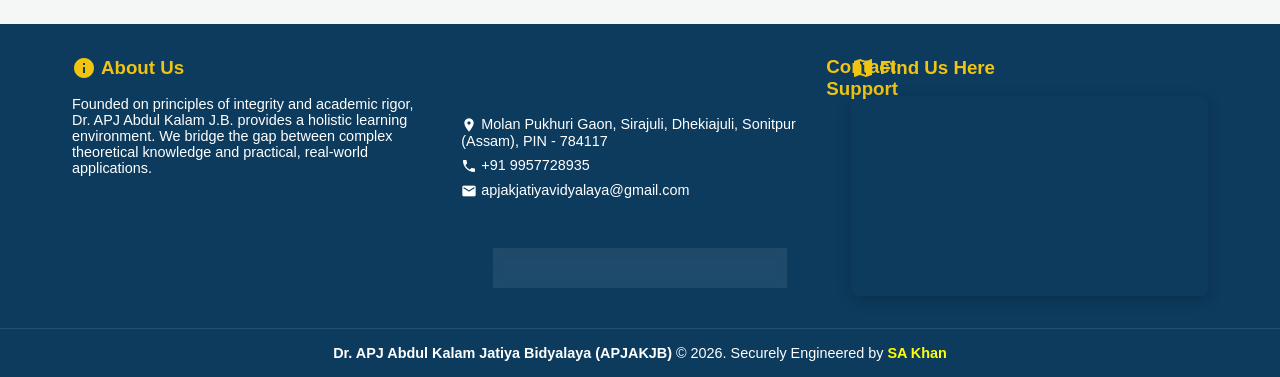
==== commit 16128c08: "Update index.html" ====
--- a/index.html
+++ b/index.html
@@ -361,23 +361,6 @@
                     <button class="slider-btn prev" onclick="moveSlide(-1)">❮</button>
                     <button class="slider-btn next" onclick="moveSlide(1)">❯</button>
                 </div>
-                <br>
-
-
-<a 
-  href="tests/index.html" 
-  style="
-    display: inline-block; 
-    padding: 10px 20px; 
-    background-color: #2563eb; 
-    color: white; 
-    text-decoration: none; 
-    border-radius: 5px; 
-    font-family: sans-serif;
-    font-weight: bold;
-  ">
-  Student Testing Portal
-</a>
 
 
 
@@ -392,6 +375,30 @@
                         </div>
                     </div>
                 </div>
+
+
+
+<div style="text-align: center; width: 100%; margin: 20px 0;">
+  <a 
+    href="tests/index.html" 
+    target="_blank" 
+    rel="noopener noreferrer" 
+    style="
+      display: inline-block; 
+      padding: 12px 24px; 
+      background-color: #2563eb; 
+      color: #ffffff; 
+      text-decoration: none; 
+      font-family: system-ui, -apple-system, sans-serif; 
+      font-size: 16px; 
+      font-weight: 600; 
+      border-radius: 15px; 
+      transition: background-color 0.2s ease;
+      box-shadow: 0 4px 6px rgba(0, 0, 0, 0.1);
+    ">
+    Student Testing Portal
+  </a>
+</div>
 
                 <h2 style="color:var(--primary-color);"><span class="material-icons" style="vertical-align: middle;">school</span> Why Choose Us?</h2>
                 <p>Delivering world-class education with state-of-the-art facilities and a holistic approach.</p>
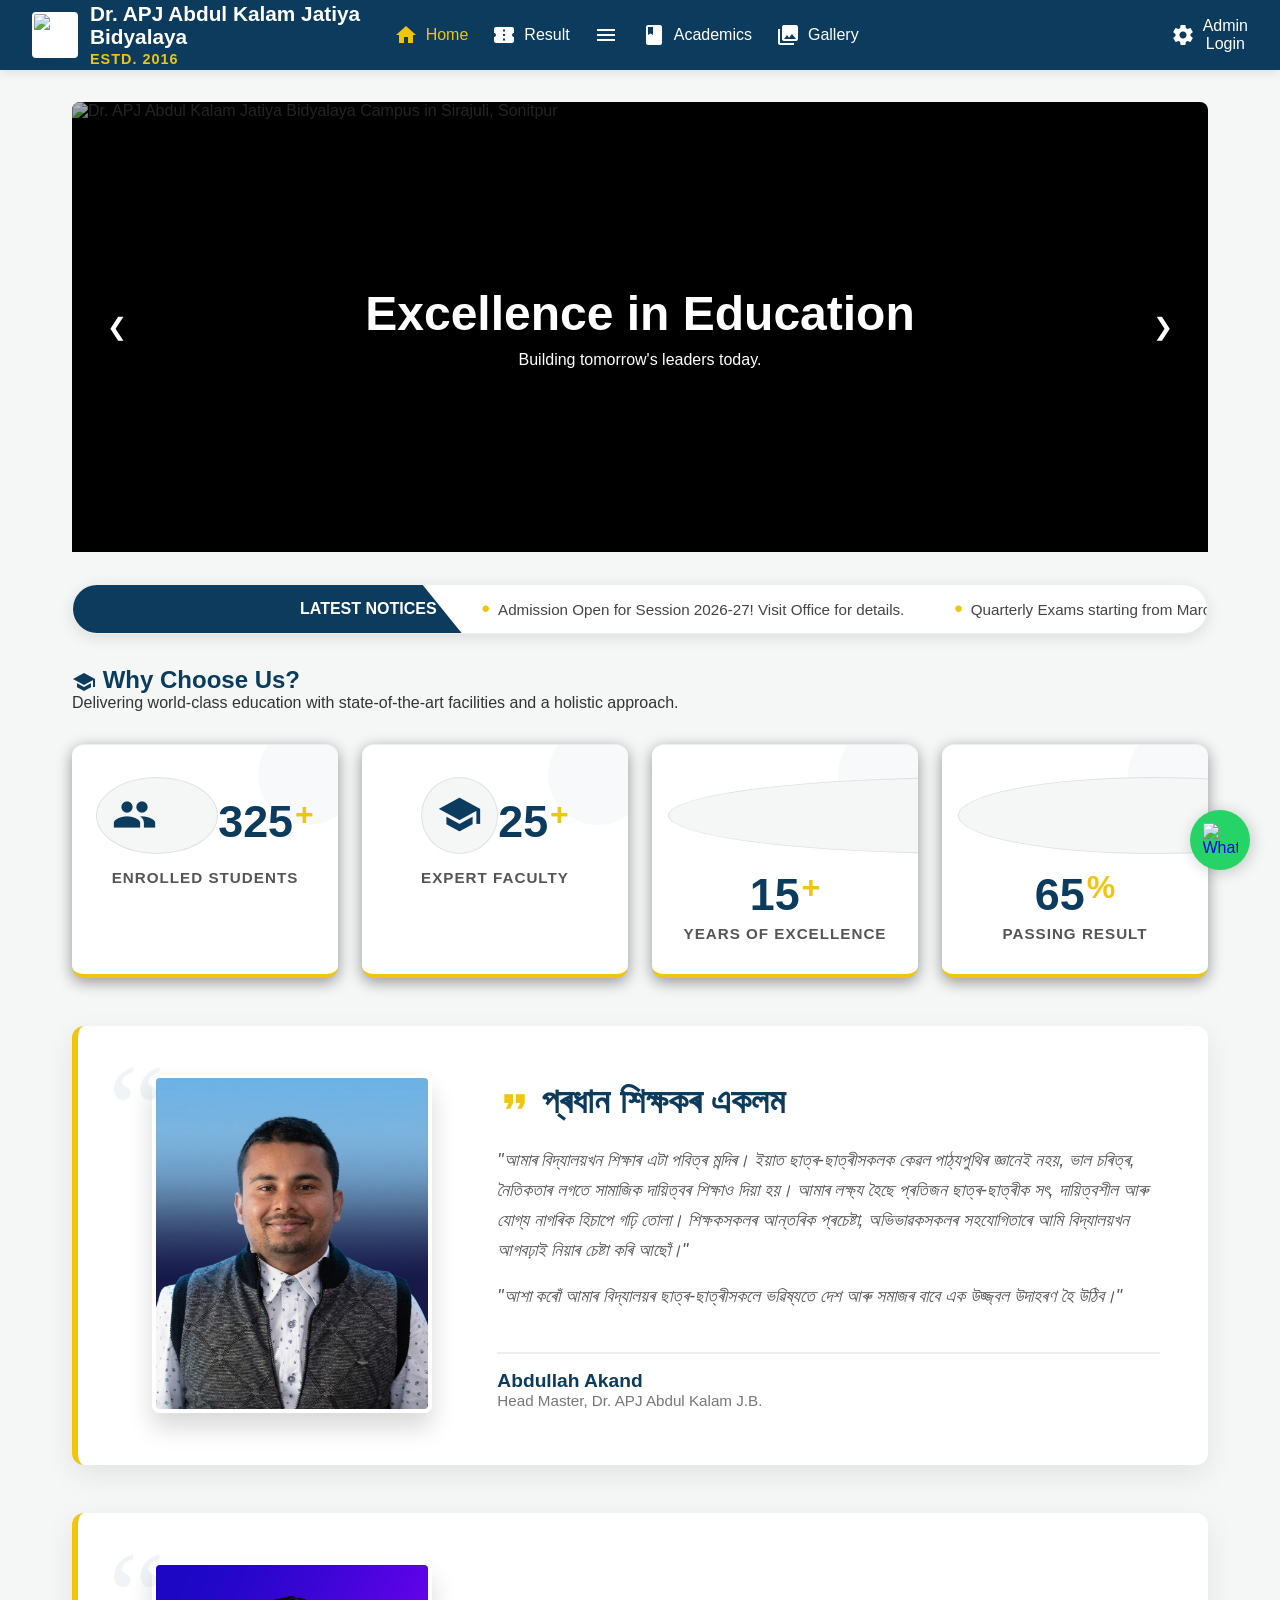
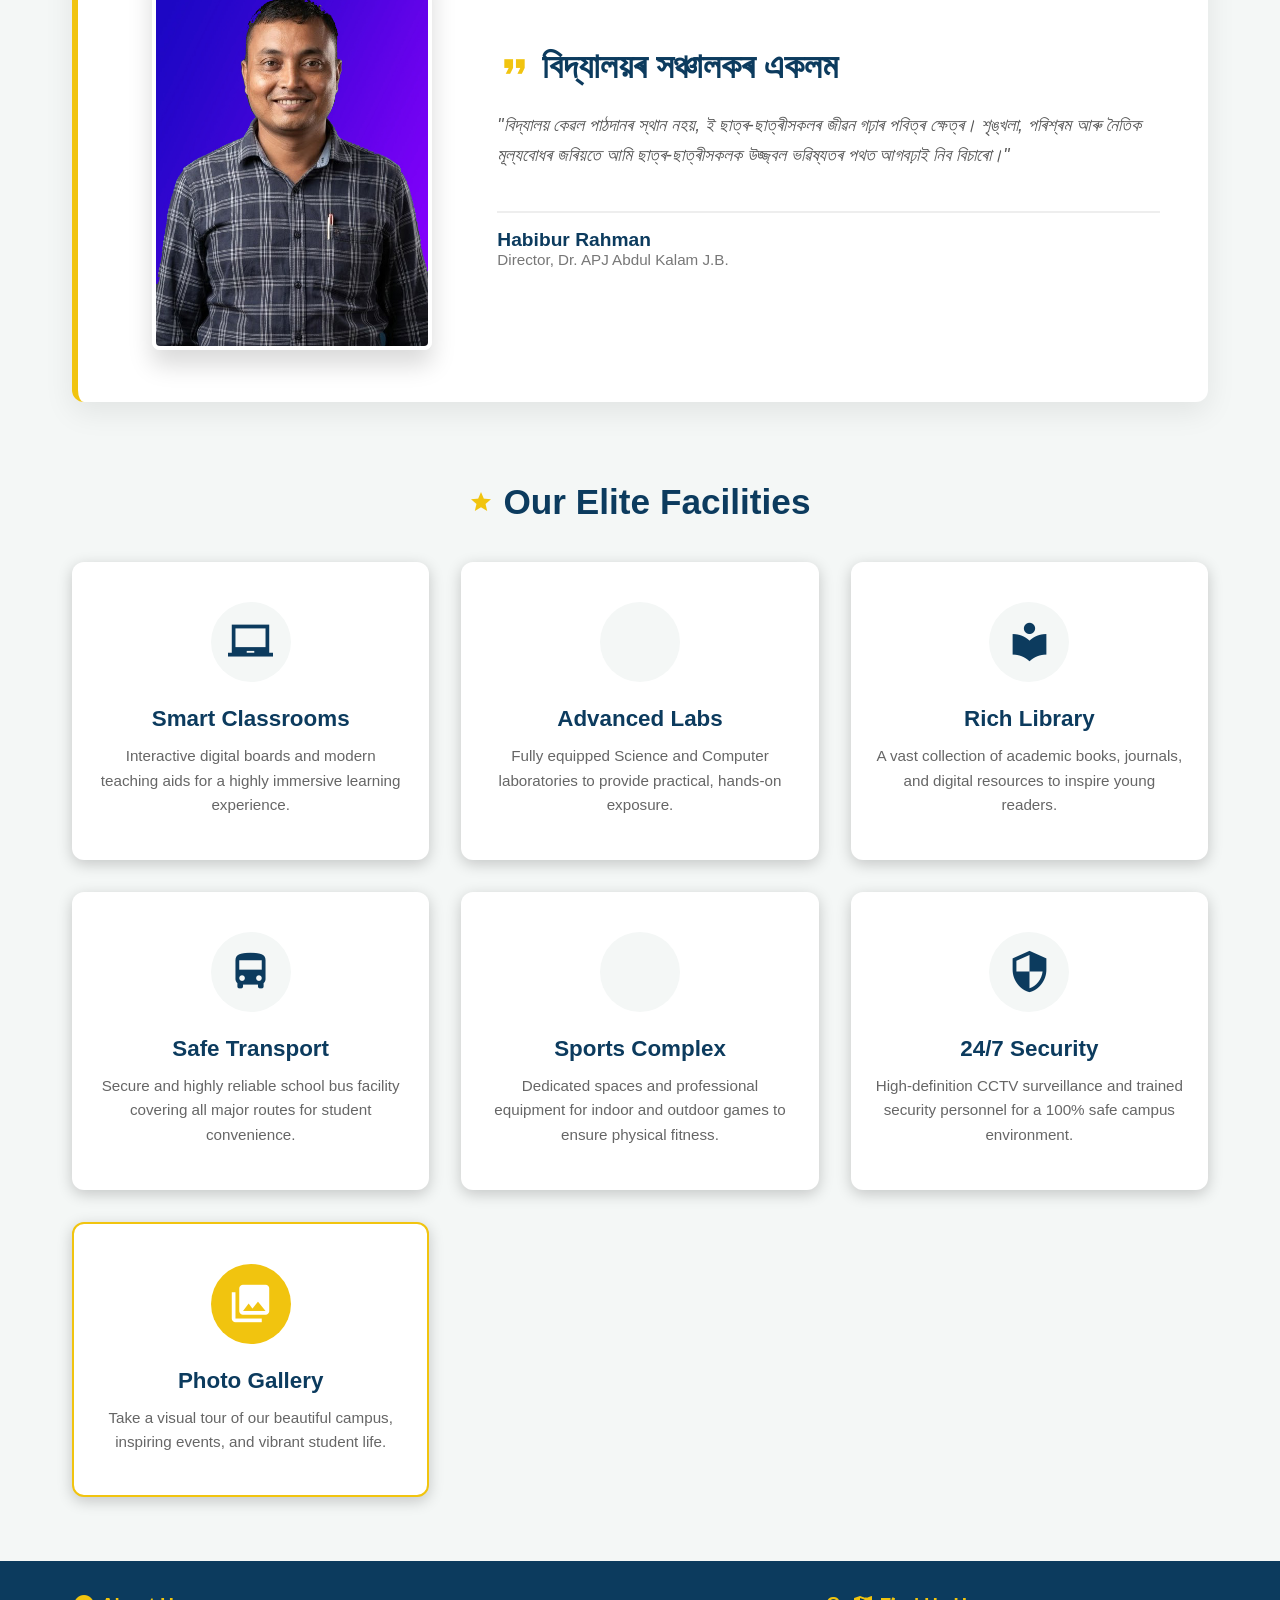
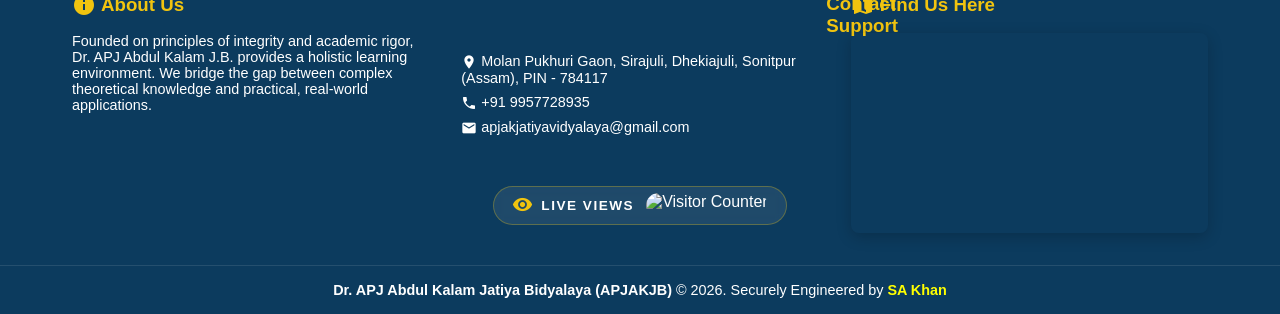
==== commit c5385552: "Update index.html" ====
--- a/index.html
+++ b/index.html
@@ -375,30 +375,6 @@
                         </div>
                     </div>
                 </div>
-
-
-
-<div style="text-align: center; width: 100%; margin: 20px 0;">
-  <a 
-    href="tests/index.html" 
-    target="_blank" 
-    rel="noopener noreferrer" 
-    style="
-      display: inline-block; 
-      padding: 12px 24px; 
-      background-color: #2563eb; 
-      color: #ffffff; 
-      text-decoration: none; 
-      font-family: system-ui, -apple-system, sans-serif; 
-      font-size: 16px; 
-      font-weight: 600; 
-      border-radius: 15px; 
-      transition: background-color 0.2s ease;
-      box-shadow: 0 4px 6px rgba(0, 0, 0, 0.1);
-    ">
-    Student Testing Portal
-  </a>
-</div>
 
                 <h2 style="color:var(--primary-color);"><span class="material-icons" style="vertical-align: middle;">school</span> Why Choose Us?</h2>
                 <p>Delivering world-class education with state-of-the-art facilities and a holistic approach.</p>
@@ -1091,6 +1067,9 @@
         </div>
         <div class="footer-bottom"> <strong>Dr. APJ Abdul Kalam Jatiya Bidyalaya (APJAKJB)</strong> © 2026. Securely Engineered by <a href="https://www.instagram.com/sahabbarali_08/" target="_blank" rel="noopener noreferrer" style="color: yellow; text-decoration: none;"><strong>SA Khan</strong></a></div>
     </footer>
+
+    <script src="https://cdnjs.cloudflare.com/ajax/libs/jspdf/2.5.1/jspdf.umd.min.js"></script>
+    <script src="https://cdnjs.cloudflare.com/ajax/libs/jspdf-autotable/3.8.2/jspdf.plugin.autotable.min.js"></script>
 
     <script>
         // ------------------------------------
